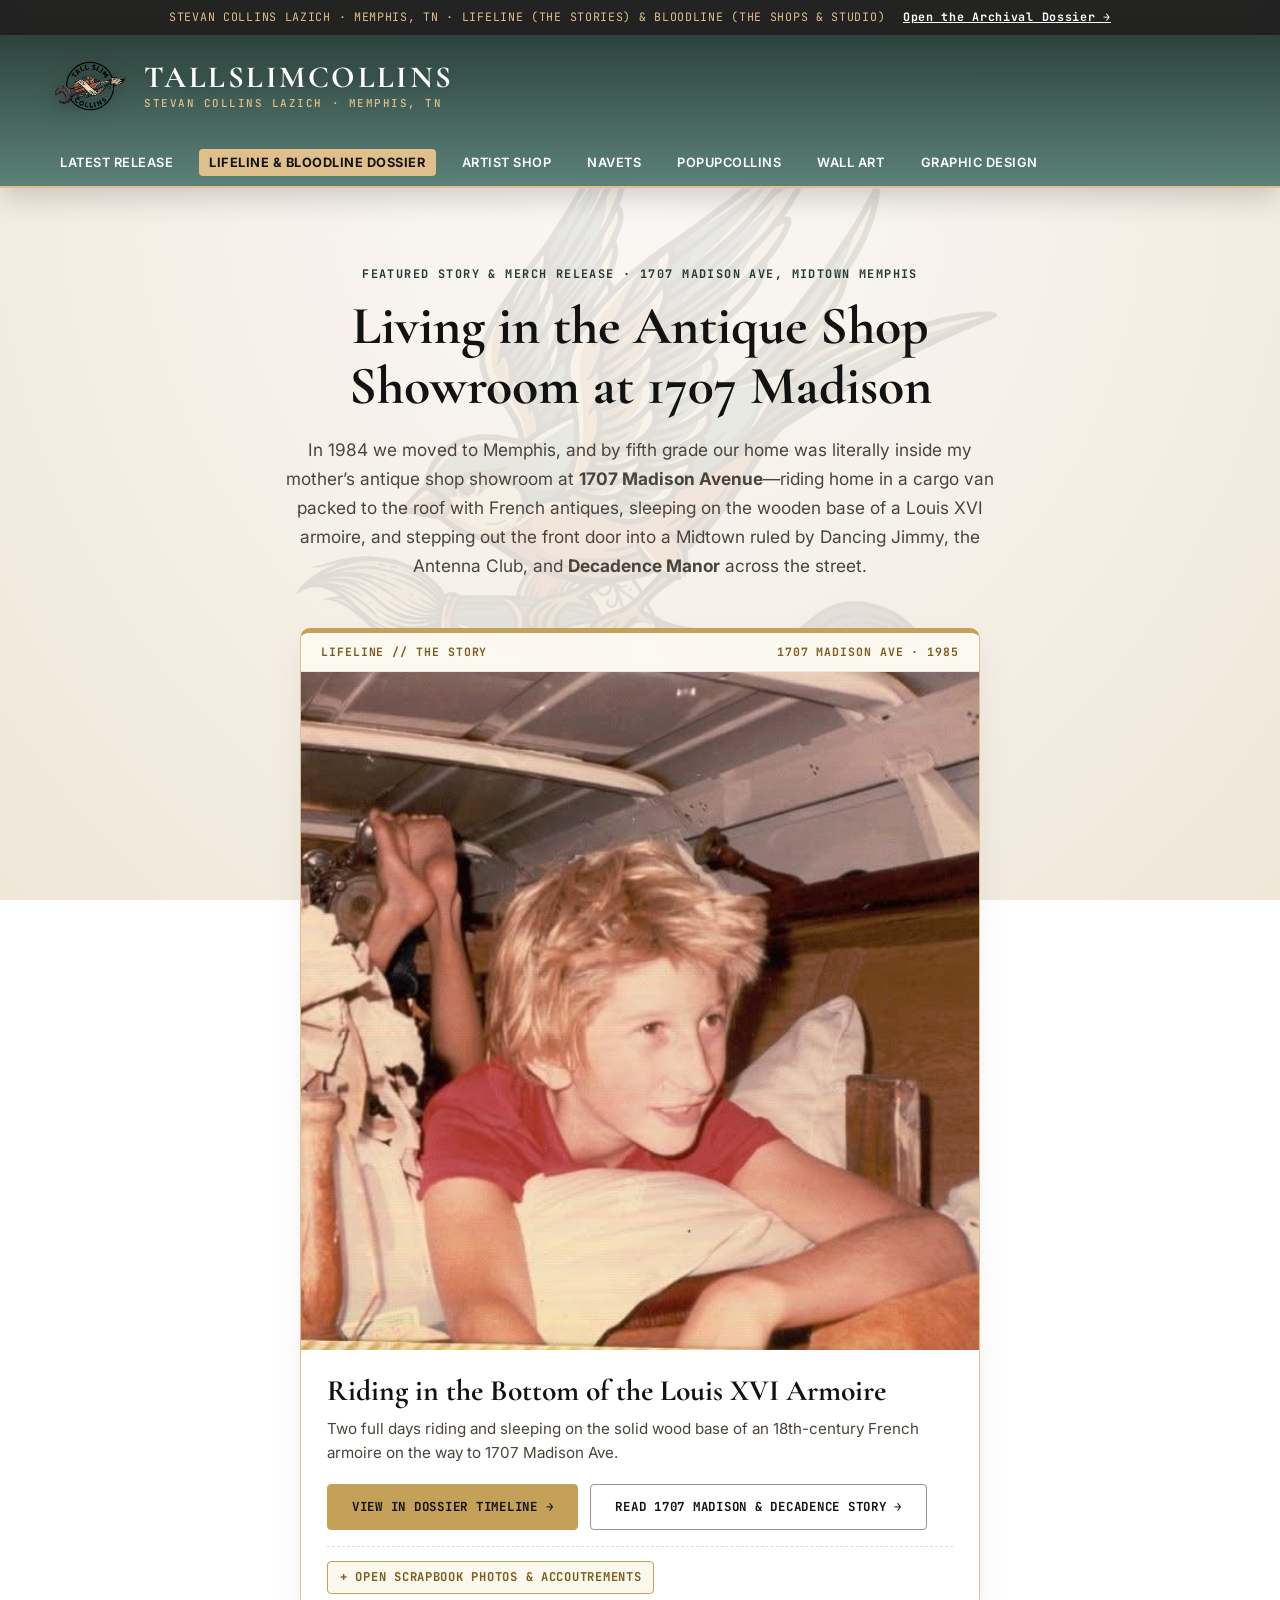
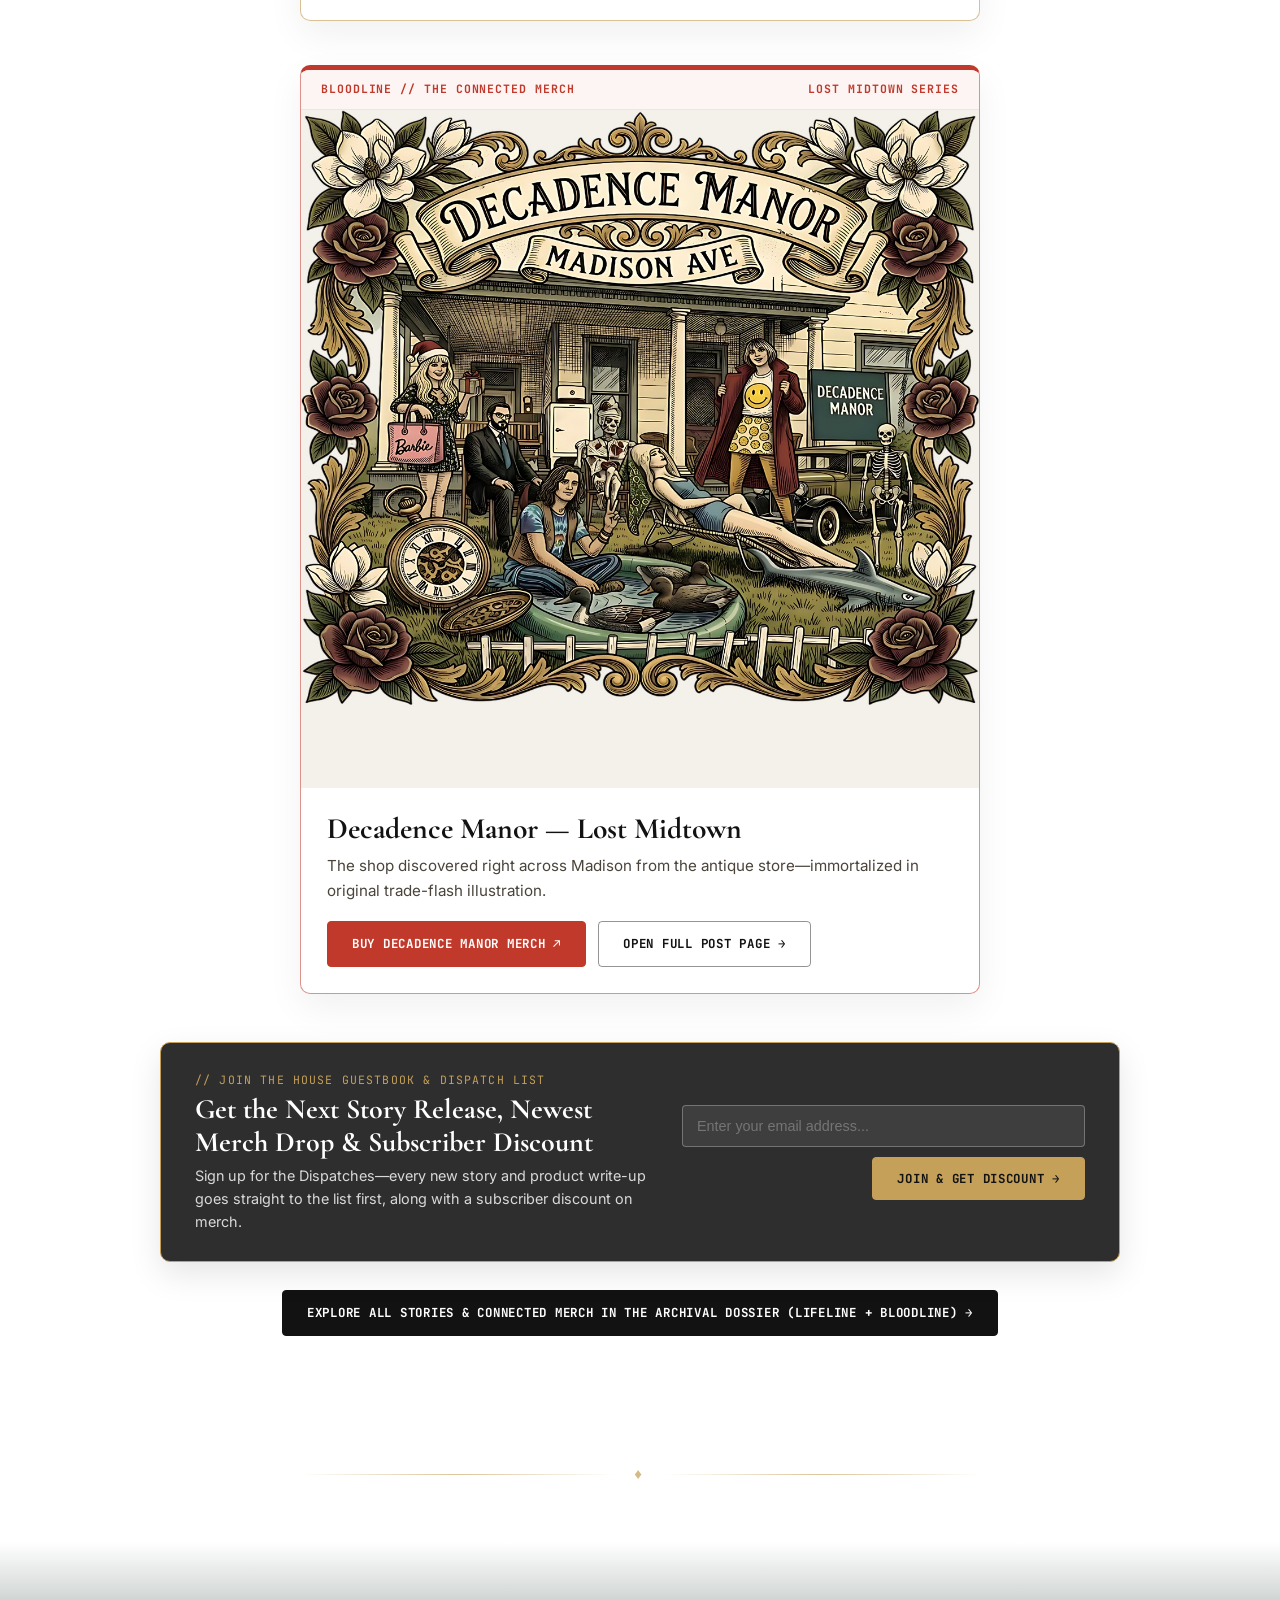
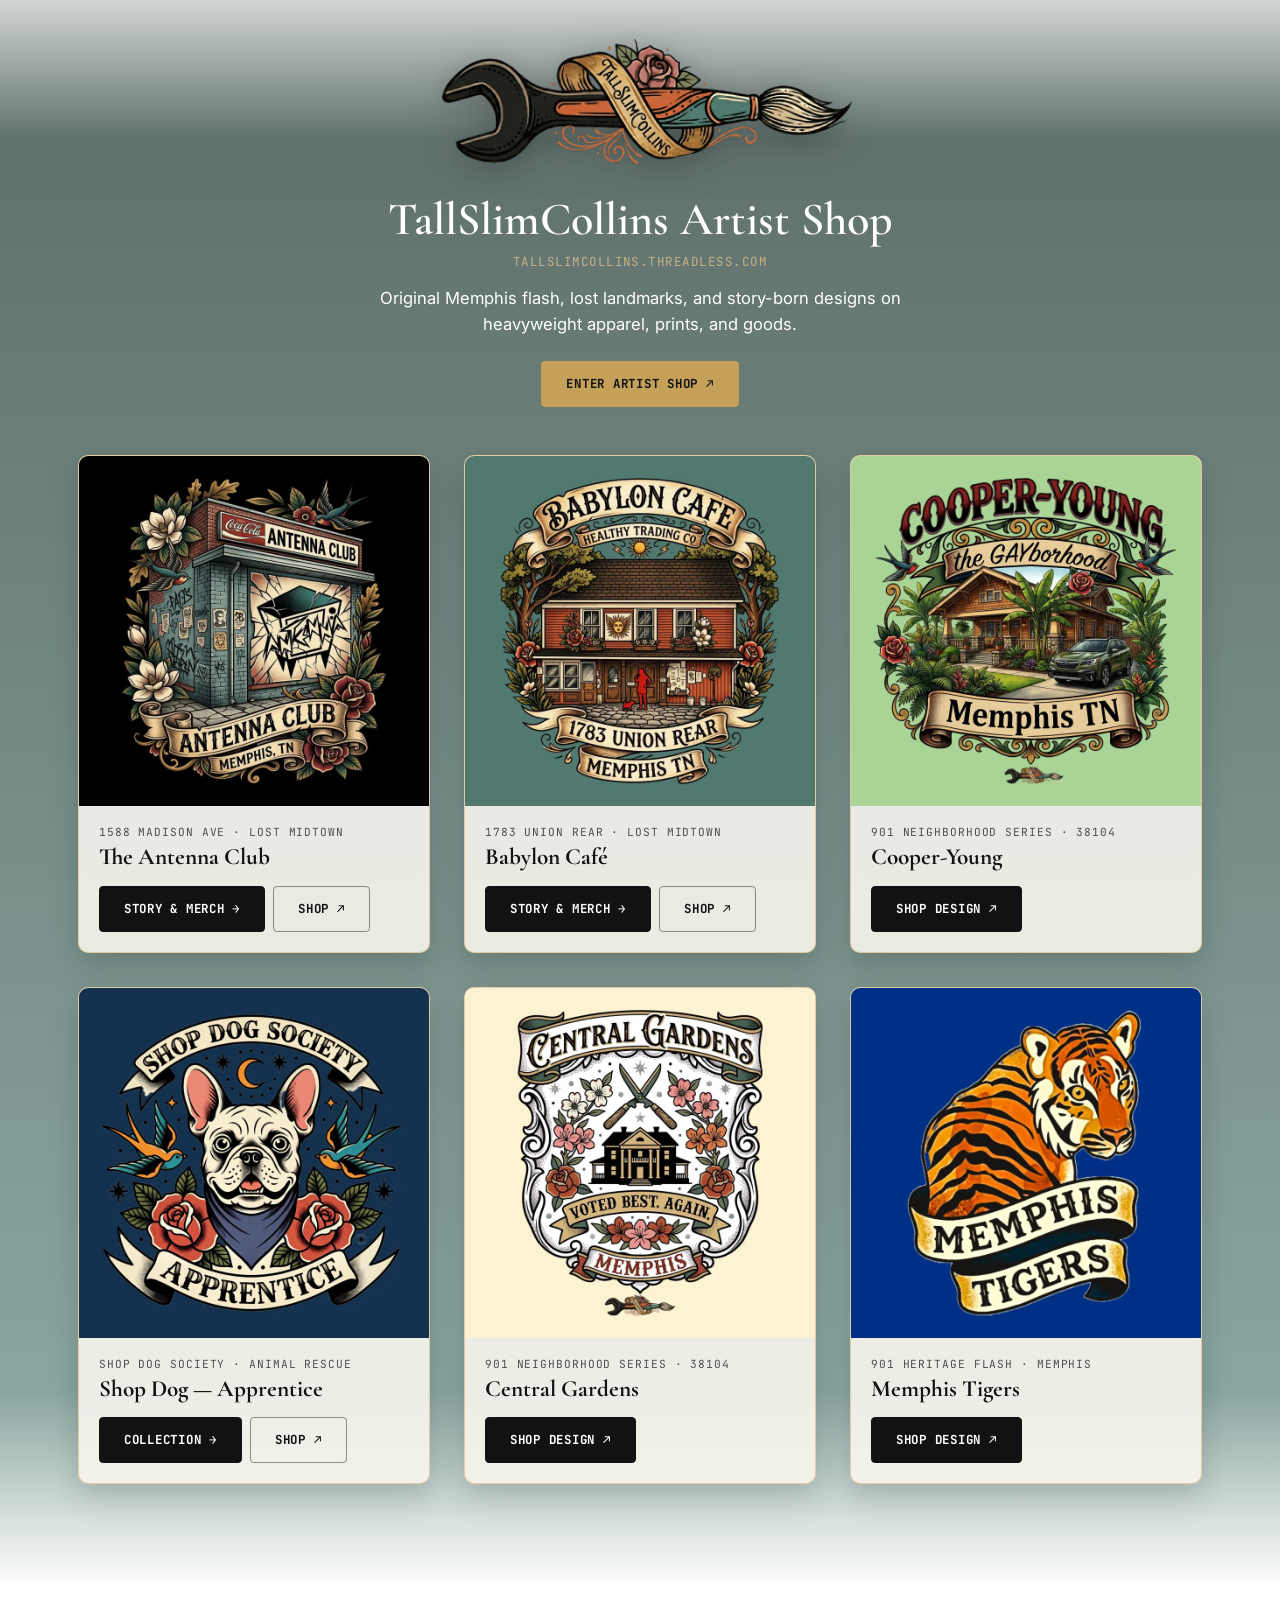
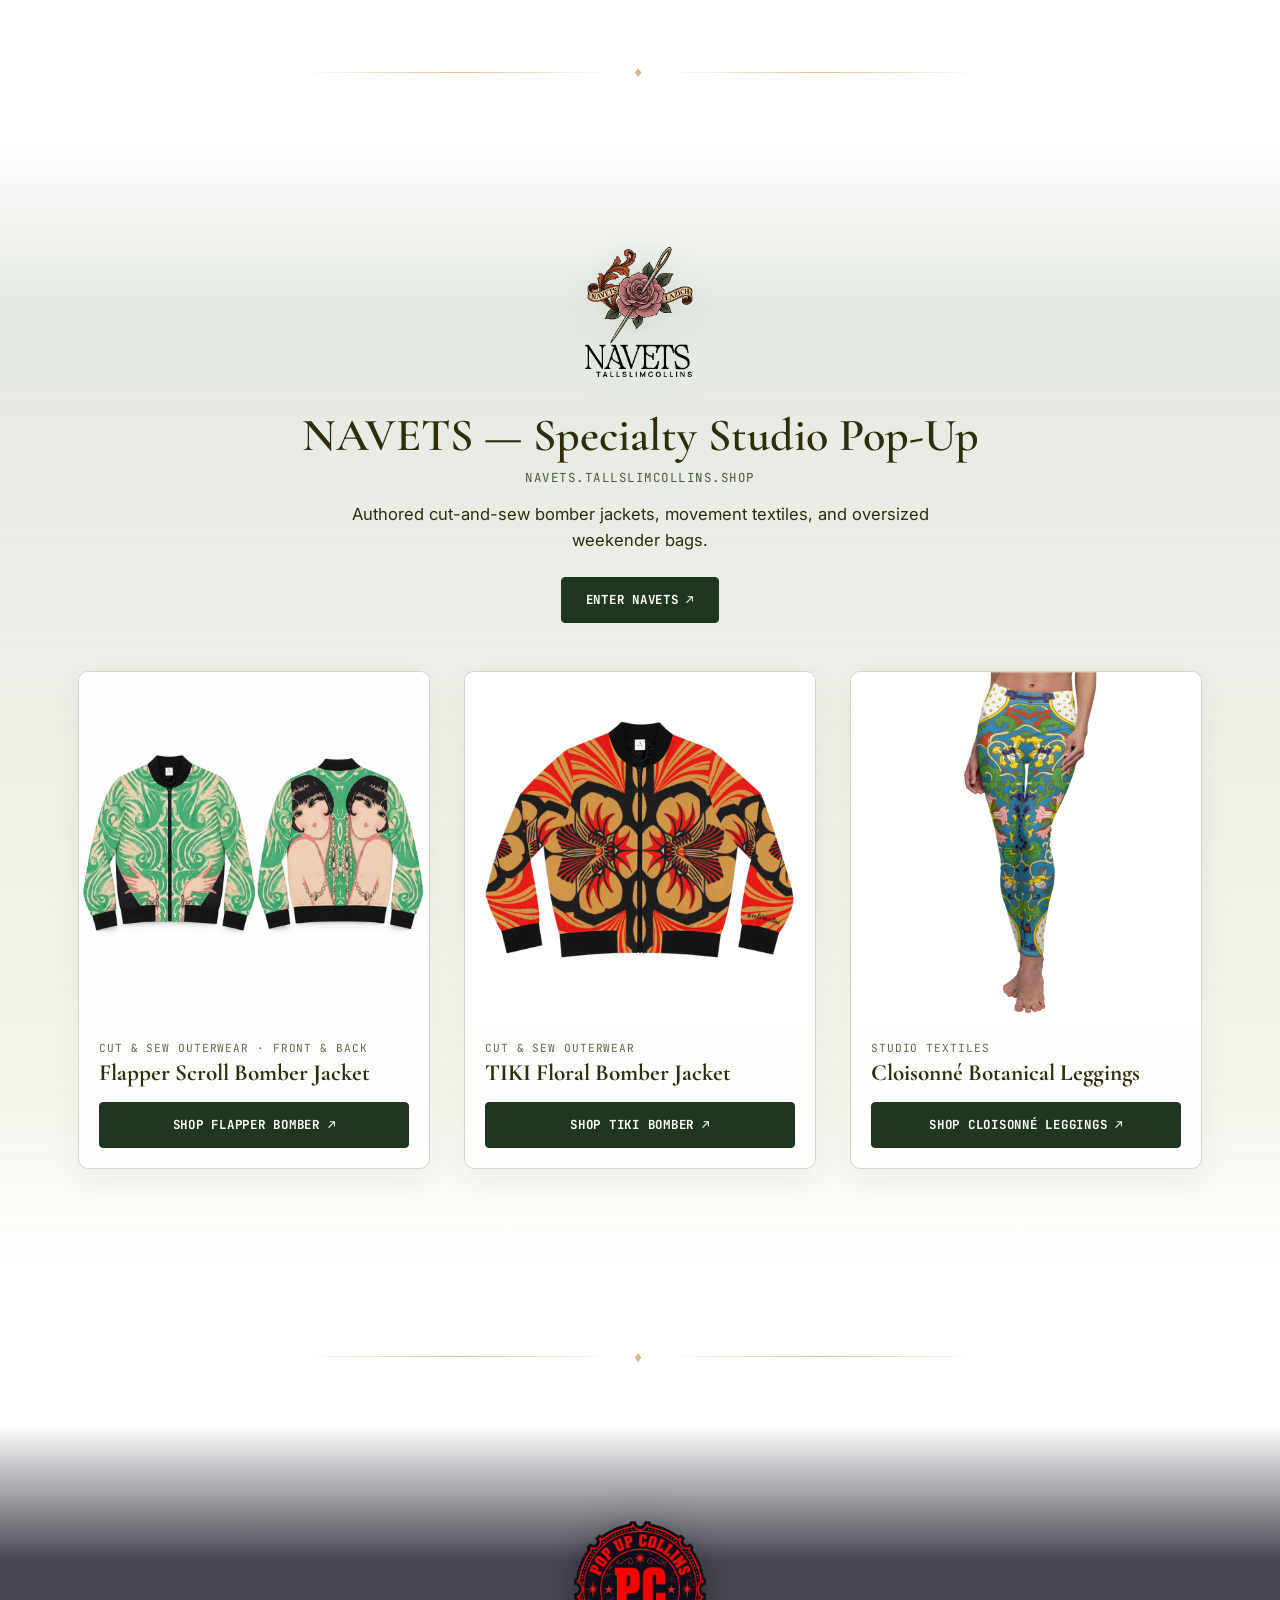
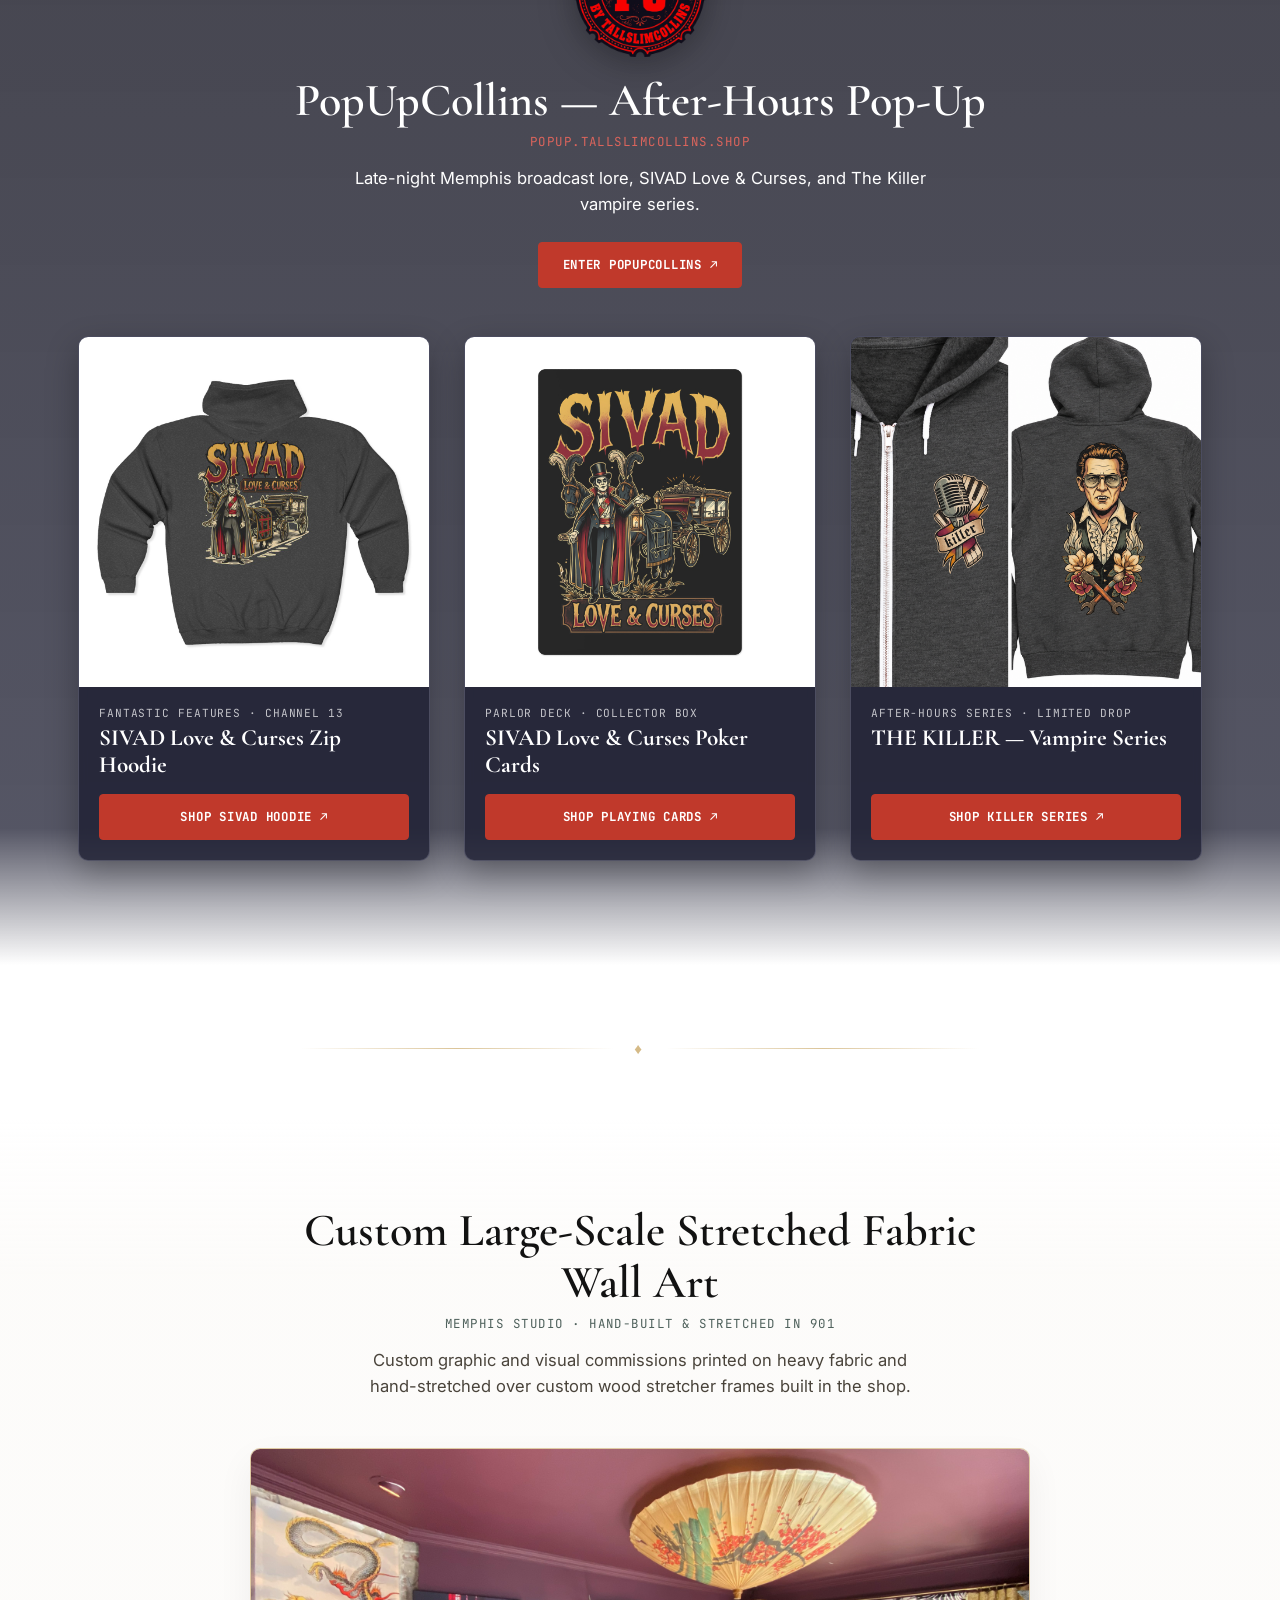
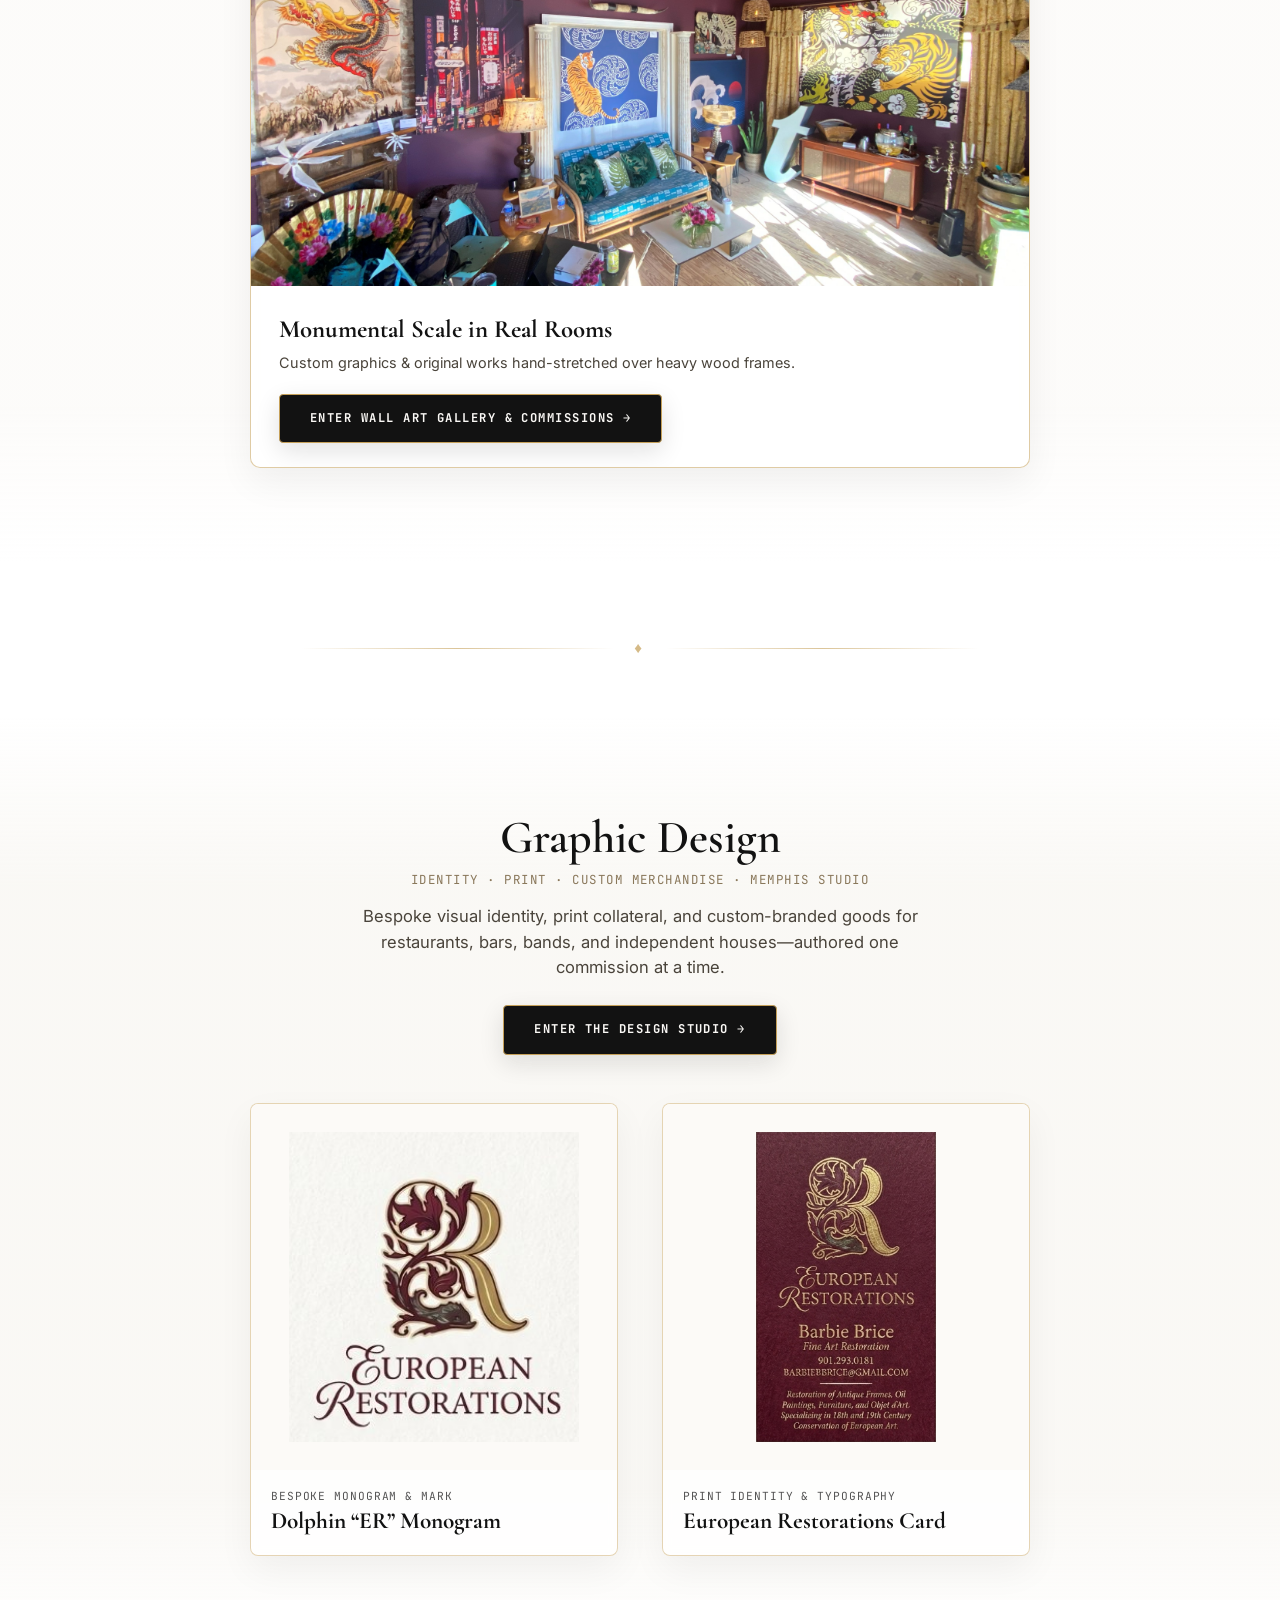
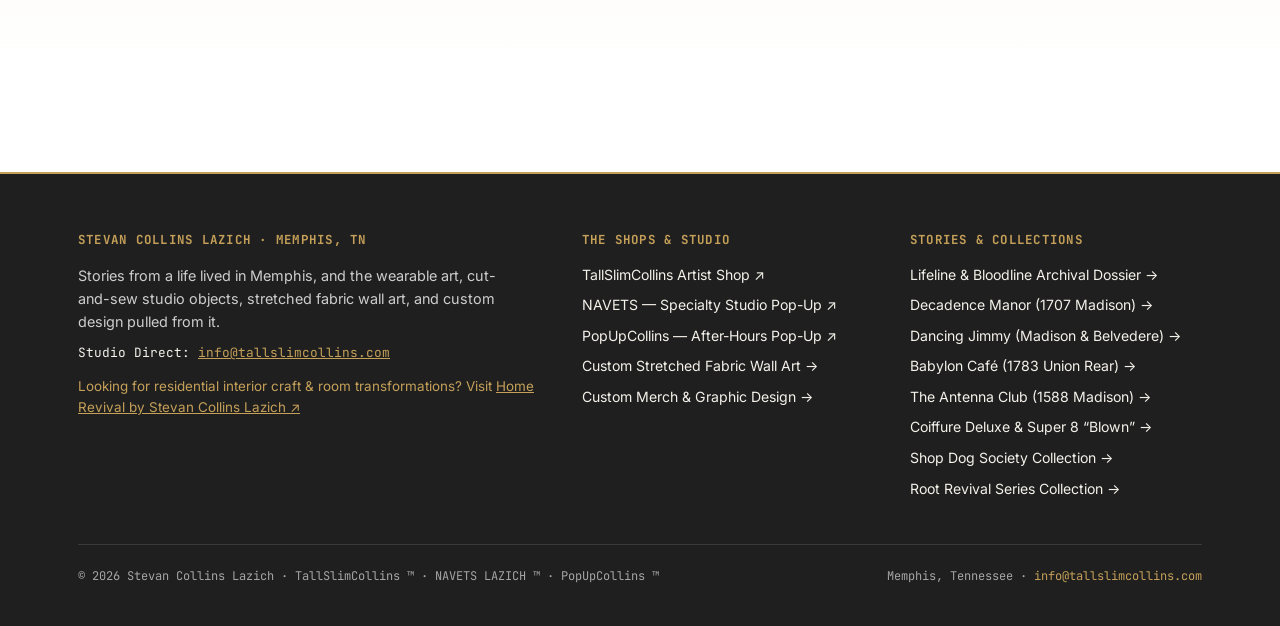
==== index.html @ eabc6397 "Replace retired hybrid banner with pure TallSlimCollins 1200x630 social share card and update Dossie" ====
﻿<!DOCTYPE html>
<html lang="en">
<head>
  <meta charset="UTF-8">
  <meta name="viewport" content="width=device-width, initial-scale=1.0">
  <title>TallSlimCollins — Stevan Collins Lazich | Memphis, TN</title>
  <meta name="description" content="The visual world, stories (Lifeline), and studio shops & commissions (Bloodline) of Stevan Collins Lazich in Memphis, TN: wearable art, NAVETS cut-and-sew, PopUpCollins, stretched fabric wall art, and custom graphic design.">
  <link rel="canonical" href="https://tallslimcollins.com/">
  <link rel="icon" type="image/png" sizes="192x192" href="assets/logos/favicon-192.png">
  <link rel="apple-touch-icon" href="assets/logos/favicon-192.png">
  <meta property="og:type" content="website">
  <meta property="og:site_name" content="TallSlimCollins">
  <meta property="og:url" content="https://tallslimcollins.com/">
  <meta property="og:title" content="TallSlimCollins — Stevan Collins Lazich | Memphis, TN">
  <meta property="og:description" content="Stories from a life lived in Memphis, and the wearable art, cut-and-sew studio objects, stretched fabric wall art, and custom graphic design pulled from it.">
  <meta property="og:image" content="https://tallslimcollins.com/assets/logos/tallslimcollins-share-card-2026.jpg">
  <meta property="og:image:width" content="1200">
  <meta property="og:image:height" content="630">
  <meta property="og:image:alt" content="TallSlimCollins — Stevan Collins Lazich Official Wrench & Brush Crest">
  <meta name="twitter:card" content="summary_large_image">
  <meta name="twitter:title" content="TallSlimCollins — Stevan Collins Lazich | Memphis, TN">
  <meta name="twitter:description" content="Stories from a life lived in Memphis, and the wearable art, cut-and-sew studio objects, stretched fabric wall art, and custom graphic design pulled from it.">
  <meta name="twitter:image" content="https://tallslimcollins.com/assets/logos/tallslimcollins-share-card-2026.jpg">
  <script type="application/ld+json">
  {
    "@context": "https://schema.org",
    "@graph": [
      {
        "@type": ["Person", "VisualArtist"],
        "@id": "https://tallslimcollins.com/#stevan",
        "name": "Stevan Collins Lazich",
        "alternateName": "TallSlimCollins",
        "url": "https://tallslimcollins.com/",
        "image": "https://tallslimcollins.com/assets/logos/tsc-circle-wrench-brush-header.png",
        "email": "mailto:info@tallslimcollins.com",
        "jobTitle": "Artist, Designer & Creative Studio Founder",
        "address": {
          "@type": "PostalAddress",
          "addressLocality": "Memphis",
          "addressRegion": "TN",
          "addressCountry": "US"
        },
        "sameAs": [
          "https://tallslimcollins.threadless.com",
          "https://navets.tallslimcollins.shop",
          "https://popup.tallslimcollins.shop",
          "https://stevancollinslazich.com",
          "https://www.instagram.com/tallslimcollins/",
          "https://www.instagram.com/tallslimcollinsdesign/",
          "https://www.facebook.com/tallslimcollins",
          "https://www.pinterest.com/tallslimcollins/"
        ]
      },
      {
        "@type": "ProfessionalService",
        "@id": "https://tallslimcollins.com/#studio",
        "name": "TallSlimCollins Design & Studio",
        "founder": { "@id": "https://tallslimcollins.com/#stevan" },
        "url": "https://tallslimcollins.com/",
        "logo": "https://tallslimcollins.com/assets/logos/tsc-circle-wrench-brush-header.png",
        "image": "https://tallslimcollins.com/assets/logos/tallslimcollins-share-card-2026.jpg",
        "email": "info@tallslimcollins.com",
        "description": "Original Memphis wearable flash art, NAVETS cut-and-sew textiles, PopUpCollins after-hours drops, custom large-scale stretched fabric wall art, and bespoke graphic design & merchandise.",
        "address": {
          "@type": "PostalAddress",
          "addressLocality": "Memphis",
          "addressRegion": "TN",
          "addressCountry": "US"
        },
        "areaServed": "Memphis, TN and Worldwide"
      }
    ]
  }
  </script>
  <link rel="preconnect" href="https://fonts.googleapis.com">
  <link rel="preconnect" href="https://fonts.gstatic.com" crossorigin>
  <link href="https://fonts.googleapis.com/css2?family=Cormorant+Garamond:ital,wght@0,500;0,600;0,700;1,400;1,600&family=Inter:wght@400;500;600;700&family=JetBrains+Mono:wght@500;700&display=swap" rel="stylesheet">
  <style>
    :root {
      /* Main Site & Dossier Ground */
      --paper-bg: #F4F1EA;
      --ink-dark: #121212;
      --text-muted: #4A443B;
      --line-gold: #C5A059;
      --line-crimson: #C0392B;

      /* Threadless Artist Shop Palette */
      --c1-sage: #517A71;
      --c1-sage-deep: #243B35;
      --c1-gold: #DFC08C;
      --c1-clay: #E5CDC9;
      --c1-rust: #C3744C;

      /* NAVETS LAZICH Live Storefront Palette */
      --c2-celadon: #CDD6C8;
      --c2-linen: #F2F1E5;
      --c2-forest: #213621;
      --c2-stone: #A8A794;
      --c2-bark: #2F2E0C;

      /* PopUpCollins Live Storefront Palette */
      --c3-midnight: #12121F;
      --c3-navy: #000080;
      --c3-slate: #444559;
      --c3-crimson: #C0392B;
      --c3-ice: #E2E1F3;

      --font-display: 'Cormorant Garamond', Georgia, serif;
      --font-sans: 'Inter', -apple-system, BlinkMacSystemFont, sans-serif;
      --font-mono: 'JetBrains Mono', monospace;
    }

    * {
      box-sizing: border-box;
      margin: 0;
      padding: 0;
    }

    html {
      scroll-behavior: smooth;
    }

    body {
      background-color: #FAF8F5;
      background: radial-gradient(ellipse at 50% 18%, #FAF8F5 0%, #F5EFE6 55%, #EFE7D8 100%);
      background-attachment: fixed;
      color: var(--ink-dark);
      font-family: var(--font-sans);
      line-height: 1.6;
      overflow-x: hidden;
      position: relative;
    }

    /* Ghost Swallow Watermark Behind Entire Page */
    body::before {
      content: "";
      position: fixed;
      top: 52%;
      left: 50%;
      transform: translate(-50%, -50%);
      width: 820px;
      height: 820px;
      background: url('assets/logos/ghost-swallow-wrench-brush.png') no-repeat center center;
      background-size: contain;
      opacity: 0.085;
      pointer-events: none;
      z-index: 0;
    }

    main, header, footer, .top-bar {
      position: relative;
      z-index: 1;
    }

    a {
      color: inherit;
      text-decoration: none;
      transition: all 0.22s ease;
    }

    img {
      max-width: 100%;
      display: block;
    }

    .container {
      max-width: 1180px;
      margin: 0 auto;
      padding: 0 28px;
    }

    /* Top Bar */
    .top-bar {
      background: rgba(18, 18, 18, 0.92);
      color: var(--c1-gold);
      font-family: var(--font-mono);
      font-size: 0.73rem;
      text-align: center;
      padding: 8px 16px;
      letter-spacing: 0.06em;
    }

    .top-bar a {
      color: #FFFFFF;
      text-decoration: underline;
      margin-left: 10px;
      font-weight: 700;
    }

    /* Commanding Official Sticky Header */
    header {
      position: sticky;
      top: 0;
      z-index: 100;
      background: linear-gradient(180deg, rgba(36, 59, 53, 0.96) 0%, rgba(81, 122, 113, 0.94) 100%);
      backdrop-filter: blur(10px);
      border-bottom: 2.5px solid var(--c1-gold);
      box-shadow: 0 8px 28px rgba(0, 0, 0, 0.18);
    }

    .nav-inner {
      display: flex;
      justify-content: space-between;
      align-items: center;
      padding: 12px 0;
      gap: 24px;
      flex-wrap: wrap;
    }

    .brand-logo-wrap {
      display: flex;
      align-items: center;
      gap: 16px;
    }

    .brand-logo-wrap img {
      height: 78px;
      width: 78px;
      object-fit: contain;
      filter: drop-shadow(0 4px 10px rgba(0,0,0,0.32));
      transition: transform 0.25s ease;
    }

    .brand-logo-wrap:hover img {
      transform: scale(1.04);
    }

    .brand-title-block {
      display: flex;
      flex-direction: column;
      line-height: 1.05;
    }

    .brand-title-main {
      font-family: var(--font-display);
      font-size: clamp(1.55rem, 2.4vw, 2.05rem);
      font-weight: 700;
      letter-spacing: 0.08em;
      text-transform: uppercase;
      color: #FFFFFF;
      text-shadow: 0 2px 8px rgba(0,0,0,0.22);
    }

    .brand-title-sub {
      font-family: var(--font-mono);
      font-size: 0.68rem;
      font-weight: 500;
      letter-spacing: 0.14em;
      text-transform: uppercase;
      color: var(--c1-gold);
      margin-top: 4px;
    }

    .nav-links {
      display: flex;
      align-items: center;
      gap: 16px;
      list-style: none;
      flex-wrap: wrap;
    }

    .nav-links a {
      color: #FFFFFF;
      font-size: 0.80rem;
      font-weight: 600;
      letter-spacing: 0.04em;
      text-transform: uppercase;
      padding: 6px 10px;
      border-radius: 4px;
    }

    .nav-links a:hover {
      background: rgba(255, 255, 255, 0.14);
      color: var(--c1-gold);
    }

    .nav-links a.nav-dossier-pill {
      background: var(--c1-gold);
      color: #121212;
      font-weight: 700;
    }

    /* Buttons */
    .btn {
      display: inline-flex;
      align-items: center;
      justify-content: center;
      gap: 8px;
      padding: 12px 24px;
      font-family: var(--font-mono);
      font-size: 0.78rem;
      font-weight: 700;
      letter-spacing: 0.06em;
      text-transform: uppercase;
      border-radius: 4px;
      cursor: pointer;
      border: 1.5px solid transparent;
      transition: all 0.22s ease;
    }

    .btn-dark {
      background: #121212;
      color: #FFFFFF;
      border-color: #121212;
    }

    .btn-dark:hover {
      background: #2C2C2C;
      transform: translateY(-1px);
    }

    .btn-gold {
      background: var(--line-gold);
      color: #121212;
      border-color: var(--line-gold);
    }

    .btn-gold:hover {
      background: #d4b16a;
      transform: translateY(-1px);
    }

    .btn-crimson {
      background: var(--line-crimson);
      color: #FFFFFF;
      border-color: var(--line-crimson);
    }

    .btn-crimson:hover {
      background: #a32f23;
      transform: translateY(-1px);
    }

    .btn-outline-dark {
      background: transparent;
      color: #121212;
      border-color: rgba(18, 18, 18, 0.45);
    }

    .btn-outline-dark:hover {
      background: #121212;
      color: #FFFFFF;
    }

    /* ===================================================================
       HERO: SHORT INTRO + 2 STACKED CARDS + MAILING LIST CTA
       =================================================================== */
    .hero-section {
      padding: 72px 0 84px;
    }

    .hero-intro {
      max-width: 820px;
      margin: 0 auto 48px;
      text-align: center;
    }

    .hero-kicker {
      display: inline-block;
      font-family: var(--font-mono);
      font-size: 0.74rem;
      font-weight: 700;
      letter-spacing: 0.12em;
      text-transform: uppercase;
      color: var(--c1-sage-deep);
      margin-bottom: 12px;
    }

    .hero-intro h1 {
      font-family: var(--font-display);
      font-size: clamp(2.4rem, 4.2vw, 3.6rem);
      font-weight: 700;
      line-height: 1.12;
      color: #121212;
      margin-bottom: 18px;
    }

    .hero-intro p {
      font-size: 1.08rem;
      color: var(--text-muted);
      line-height: 1.68;
      max-width: 720px;
      margin: 0 auto;
    }

    /* 2 Stacked Hero Cards (Blonde Stevan in Van on Top, Connected Merch Below) */
    .hero-pair-grid {
      display: flex;
      flex-direction: column;
      gap: 44px;
      max-width: 680px;
      margin: 0 auto 48px;
    }

    .hero-feature-card {
      background: rgba(255, 255, 255, 0.84);
      backdrop-filter: blur(4px);
      border-radius: 10px;
      overflow: hidden;
      box-shadow: 0 14px 36px rgba(0, 0, 0, 0.06);
      transition: transform 0.25s ease, box-shadow 0.25s ease;
    }

    .hero-feature-card:hover {
      transform: translateY(-3px);
      box-shadow: 0 18px 42px rgba(0, 0, 0, 0.10);
    }

    .card-story-gold {
      border: 1.5px solid rgba(197, 160, 89, 0.65);
      border-top: 5px solid var(--line-gold);
    }

    .card-merch-crimson {
      border: 1.5px solid rgba(192, 57, 43, 0.55);
      border-top: 5px solid var(--line-crimson);
    }

    .hero-card-tagbar {
      display: flex;
      justify-content: space-between;
      align-items: center;
      padding: 10px 20px;
      font-family: var(--font-mono);
      font-size: 0.72rem;
      font-weight: 700;
      letter-spacing: 0.08em;
      text-transform: uppercase;
      border-bottom: 1px solid rgba(0,0,0,0.06);
    }

    .card-story-gold .hero-card-tagbar {
      background: rgba(251, 247, 236, 0.75);
      color: #7D5D1E;
    }

    .card-merch-crimson .hero-card-tagbar {
      background: rgba(253, 242, 240, 0.75);
      color: var(--line-crimson);
    }

    .hero-card-img-wrap {
      width: 100%;
      aspect-ratio: 1 / 1;
      overflow: hidden;
    }

    .hero-card-img-wrap img {
      width: 100%;
      height: 100%;
      object-fit: cover;
      transition: transform 0.35s ease;
    }

    .hero-feature-card:hover .hero-card-img-wrap img {
      transform: scale(1.02);
    }

    .hero-card-body {
      padding: 24px 26px 26px;
    }

    .hero-card-body h2 {
      font-family: var(--font-display);
      font-size: 1.85rem;
      line-height: 1.18;
      margin-bottom: 8px;
      color: #121212;
    }

    .hero-card-sub {
      font-size: 0.95rem;
      color: var(--text-muted);
      margin-bottom: 18px;
    }

    .hero-card-actions {
      display: flex;
      flex-wrap: wrap;
      gap: 12px;
      align-items: center;
    }

    /* Inward Scrapbook Drawer */
    details.scrapbook-drawer {
      margin-top: 16px;
      border-top: 1px dashed rgba(0,0,0,0.14);
      padding-top: 14px;
    }

    details.scrapbook-drawer summary {
      font-family: var(--font-mono);
      font-size: 0.76rem;
      font-weight: 700;
      text-transform: uppercase;
      letter-spacing: 0.06em;
      color: #7D5D1E;
      cursor: pointer;
      list-style: none;
      display: inline-flex;
      align-items: center;
      gap: 6px;
      padding: 6px 12px;
      background: rgba(251, 247, 236, 0.85);
      border: 1px solid var(--line-gold);
      border-radius: 4px;
    }

    details.scrapbook-drawer summary::-webkit-details-marker {
      display: none;
    }

    .scrapbook-drawer-content {
      margin-top: 14px;
      padding: 16px;
      background: rgba(250, 247, 240, 0.9);
      border-radius: 6px;
      border: 1px solid #E5DEC9;
      font-size: 0.92rem;
      color: #2B2620;
    }

    .scrapbook-mini-photos {
      display: grid;
      grid-template-columns: 1fr 1fr;
      gap: 12px;
      margin-top: 12px;
    }

    .scrapbook-mini-photos img {
      width: 100%;
      height: 140px;
      object-fit: cover;
      border-radius: 4px;
    }

    /* Mailing List / Dispatch CTA Bar */
    .dispatch-cta-bar {
      max-width: 960px;
      margin: 0 auto;
      background: rgba(18, 18, 18, 0.88);
      backdrop-filter: blur(6px);
      color: #FFFFFF;
      border: 1.5px solid var(--line-gold);
      border-radius: 10px;
      padding: 28px 34px;
      display: flex;
      justify-content: space-between;
      align-items: center;
      gap: 24px;
      flex-wrap: wrap;
      box-shadow: 0 12px 32px rgba(0,0,0,0.10);
    }

    .dispatch-cta-copy {
      flex: 1 1 400px;
    }

    .dispatch-cta-copy .cta-eyebrow {
      font-family: var(--font-mono);
      font-size: 0.72rem;
      color: var(--line-gold);
      text-transform: uppercase;
      letter-spacing: 0.1em;
      margin-bottom: 4px;
      display: block;
    }

    .dispatch-cta-copy h3 {
      font-family: var(--font-display);
      font-size: 1.75rem;
      color: #FFFFFF;
      line-height: 1.15;
      margin-bottom: 6px;
    }

    .dispatch-cta-copy p {
      font-size: 0.9rem;
      color: rgba(255,255,255,0.82);
    }

    .dispatch-cta-form {
      display: flex;
      gap: 10px;
      flex-wrap: wrap;
      align-items: center;
      flex: 1 1 340px;
      justify-content: flex-end;
    }

    .dispatch-cta-form input[type="email"] {
      flex: 1 1 200px;
      padding: 12px 14px;
      border-radius: 4px;
      border: 1px solid rgba(255,255,255,0.28);
      background: rgba(255,255,255,0.08);
      color: #FFFFFF;
      font-size: 0.9rem;
    }

    .dossier-jump-strip {
      margin-top: 28px;
      text-align: center;
    }

    /* ===================================================================
       SHARED OPEN COUNTER HEADER & 3-COLUMN GRID (BREATHING ROOM)
       =================================================================== */
    .counter-header-open {
      text-align: center;
      max-width: 760px;
      margin: 0 auto 48px;
    }

    .counter-logo-large {
      margin: 0 auto 18px;
      object-fit: contain;
    }

    .counter-header-open h2 {
      font-family: var(--font-display);
      font-size: clamp(2.2rem, 3.6vw, 3.1rem);
      font-weight: 600;
      line-height: 1.12;
      margin-bottom: 6px;
    }

    .counter-web-address {
      font-family: var(--font-mono);
      font-size: 0.78rem;
      letter-spacing: 0.12em;
      text-transform: uppercase;
      opacity: 0.8;
      display: block;
      margin-bottom: 14px;
    }

    .counter-desc-short {
      font-size: 1.04rem;
      max-width: 580px;
      margin: 0 auto 24px;
      line-height: 1.55;
    }

    .grid-3col {
      display: grid;
      grid-template-columns: repeat(3, 1fr);
      gap: 34px;
    }

    @media (max-width: 960px) {
      .grid-3col {
        grid-template-columns: repeat(2, 1fr);
      }
    }

    @media (max-width: 620px) {
      .grid-3col {
        grid-template-columns: 1fr;
      }
    }

    .visual-card {
      background: rgba(255, 255, 255, 0.80);
      backdrop-filter: blur(4px);
      border-radius: 10px;
      overflow: hidden;
      display: flex;
      flex-direction: column;
      transition: transform 0.25s ease, box-shadow 0.25s ease;
    }

    .visual-card:hover {
      transform: translateY(-4px);
    }

    .visual-card-img {
      width: 100%;
      aspect-ratio: 1 / 1;
      overflow: hidden;
      position: relative;
    }

    .visual-card-img img {
      width: 100%;
      height: 100%;
      object-fit: cover;
      transition: transform 0.35s ease;
    }

    .visual-card:hover .visual-card-img img {
      transform: scale(1.03);
    }

    .visual-card-body {
      padding: 18px 20px 20px;
      display: flex;
      flex-direction: column;
      justify-content: space-between;
      flex-grow: 1;
      gap: 14px;
    }

    .visual-card-title {
      font-family: var(--font-display);
      font-size: 1.45rem;
      font-weight: 700;
      line-height: 1.18;
    }

    .visual-card-meta {
      font-family: var(--font-mono);
      font-size: 0.70rem;
      text-transform: uppercase;
      letter-spacing: 0.08em;
      opacity: 0.72;
      margin-bottom: 2px;
    }

    .visual-card-actions {
      display: flex;
      gap: 8px;
      flex-wrap: wrap;
    }

    /* ===================================================================
       ARCHITECTURAL SECTION DIVIDER (THIN LINE & MARK + BREATHING ROOM)
       =================================================================== */
    .section-divider {
      max-width: 680px;
      margin: 42px auto;
      display: flex;
      align-items: center;
      justify-content: center;
      gap: 20px;
      opacity: 0.72;
    }

    .section-divider::before,
    .section-divider::after {
      content: "";
      flex: 1;
      height: 1px;
      background: linear-gradient(90deg, transparent, rgba(197, 160, 89, 0.85), transparent);
    }

    .section-divider .divider-mark {
      font-family: var(--font-display);
      font-size: 0.95rem;
      color: var(--line-gold);
      letter-spacing: 0.25em;
    }

    /* ===================================================================
       COUNTER #1: TALLSLIMCOLLINS ARTIST SHOP (SEMI-TRANSPARENT DEEP SAGE FADE)
       =================================================================== */
    .counter-1-section {
      margin: 56px 0 72px;
      padding: 96px 0 104px;
      background: linear-gradient(
        180deg,
        rgba(81, 122, 113, 0.0) 0%,
        rgba(36, 59, 53, 0.72) 12%,
        rgba(81, 122, 113, 0.68) 88%,
        rgba(81, 122, 113, 0.0) 100%
      );
      color: #FFFFFF;
    }

    .counter-1-section .counter-logo-large {
      height: 138px;
      filter: drop-shadow(0 6px 18px rgba(0, 0, 0, 0.28));
    }

    .counter-1-section .counter-web-address {
      color: var(--c1-gold);
    }

    .counter-1-section .visual-card {
      background: rgba(250, 247, 240, 0.88);
      color: #121212;
      border: 1.5px solid rgba(223, 192, 140, 0.75);
      box-shadow: 0 12px 30px rgba(0, 0, 0, 0.16);
    }

    /* ===================================================================
       COUNTER #2: NAVETS — HIGH-END, SOFT, LUMINOUS CELADON & LINEN FADE
       =================================================================== */
    .counter-2-section {
      margin: 56px 0 72px;
      padding: 96px 0 104px;
      background: linear-gradient(
        180deg,
        rgba(205, 214, 200, 0.0) 0%,
        rgba(205, 214, 200, 0.52) 15%,
        rgba(242, 241, 229, 0.64) 85%,
        rgba(242, 241, 229, 0.0) 100%
      );
      color: var(--c2-bark);
    }

    .counter-2-section .counter-logo-large {
      height: 156px;
      filter: drop-shadow(0 4px 14px rgba(33, 54, 33, 0.10));
    }

    .counter-2-section .counter-web-address {
      color: var(--c2-forest);
    }

    .counter-2-section .visual-card {
      background: rgba(255, 255, 255, 0.78);
      color: var(--c2-bark);
      border: 1px solid rgba(168, 167, 148, 0.45);
      box-shadow: 0 12px 32px rgba(33, 54, 33, 0.06);
    }

    .counter-2-section .visual-card-img {
      background: rgba(255, 255, 255, 0.92);
    }

    .btn-navets {
      background: var(--c2-forest);
      color: #FFFFFF;
      border-color: var(--c2-forest);
    }

    .btn-navets:hover {
      background: #142214;
      color: #FFFFFF;
      transform: translateY(-1px);
    }

    /* ===================================================================
       COUNTER #3: POPUPCOLLINS — SMOKY SEMI-TRANSPARENT MIDNIGHT FADE
       =================================================================== */
    .counter-3-section {
      margin: 56px 0 72px;
      padding: 96px 0 104px;
      background: linear-gradient(
        180deg,
        rgba(18, 18, 31, 0.0) 0%,
        rgba(18, 18, 31, 0.78) 12%,
        rgba(25, 26, 46, 0.74) 88%,
        rgba(18, 18, 31, 0.0) 100%
      );
      color: #FFFFFF;
    }

    .counter-3-section .counter-logo-large {
      height: 136px;
      filter: drop-shadow(0 6px 18px rgba(0, 0, 0, 0.35));
    }

    .counter-3-section .counter-web-address {
      color: #FF6B5E;
    }

    .counter-3-section .visual-card {
      background: rgba(30, 31, 51, 0.82);
      color: #FFFFFF;
      border: 1px solid rgba(226, 225, 243, 0.20);
      box-shadow: 0 12px 32px rgba(0, 0, 0, 0.28);
    }

    .counter-3-section .visual-card-img {
      background: #FFFFFF;
    }

    /* ===================================================================
       COUNTER #4: CUSTOM LARGE-SCALE STRETCHED FABRIC WALL ART (SINGLE FEATURE)
       =================================================================== */
    .counter-4-section {
      margin: 56px 0 72px;
      padding: 88px 0 96px;
      background: linear-gradient(
        180deg,
        rgba(250, 248, 245, 0.0) 0%,
        rgba(250, 248, 245, 0.52) 15%,
        rgba(250, 248, 245, 0.52) 85%,
        rgba(250, 248, 245, 0.0) 100%
      );
    }

    .wall-art-single-wrap {
      max-width: 780px;
      margin: 0 auto;
    }

    .wall-art-showcase-card {
      background: rgba(255, 255, 255, 0.84);
      backdrop-filter: blur(4px);
      border: 1px solid rgba(197, 160, 89, 0.55);
      border-radius: 10px;
      overflow: hidden;
      box-shadow: 0 14px 36px rgba(0,0,0,0.06);
      display: flex;
      flex-direction: column;
      transition: transform 0.25s ease, box-shadow 0.25s ease;
    }

    .wall-art-showcase-card:hover {
      transform: translateY(-3px);
      box-shadow: 0 18px 42px rgba(0,0,0,0.09);
    }

    .wall-art-showcase-card img {
      width: 100%;
      max-height: 520px;
      object-fit: cover;
    }

    .wall-art-showcase-body {
      padding: 24px 28px;
      display: flex;
      justify-content: space-between;
      align-items: center;
      gap: 18px;
      flex-wrap: wrap;
    }

    /* ===================================================================
       COUNTER #5: GRAPHIC DESIGN (CLEAN, UNDERSTATED, ALLURING 2-CARD DUET)
       =================================================================== */
    .counter-5-section {
      margin: 56px 0 112px;
      padding: 96px 0 104px;
      background: linear-gradient(
        180deg,
        rgba(244, 241, 234, 0.0) 0%,
        rgba(244, 241, 234, 0.48) 18%,
        rgba(244, 241, 234, 0.48) 82%,
        rgba(244, 241, 234, 0.0) 100%
      );
    }

    .graphic-design-duet {
      display: grid;
      grid-template-columns: repeat(2, 1fr);
      gap: 44px;
      max-width: 780px;
      margin: 0 auto;
    }

    @media (max-width: 680px) {
      .graphic-design-duet {
        grid-template-columns: 1fr;
      }
    }

    .counter-5-section .visual-card {
      background: rgba(255, 255, 255, 0.82);
      border: 1px solid rgba(197, 160, 89, 0.45);
      box-shadow: 0 14px 36px rgba(18, 18, 18, 0.05);
      border-radius: 8px;
    }

    .counter-5-section .visual-card-img {
      background: rgba(252, 250, 246, 0.85);
      aspect-ratio: 1 / 1;
      padding: 28px;
    }

    .counter-5-section .visual-card-img img {
      width: 100%;
      height: 100%;
      object-fit: contain;
    }

    .btn-studio-alluring {
      background: #121212;
      color: #FAF8F5;
      border: 1px solid var(--line-gold);
      padding: 14px 30px;
      letter-spacing: 0.12em;
      font-size: 0.76rem;
      box-shadow: 0 8px 24px rgba(18, 18, 18, 0.12);
    }

    .btn-studio-alluring:hover {
      background: #1E1C19;
      color: var(--c1-gold);
      border-color: var(--c1-gold);
      transform: translateY(-2px);
      box-shadow: 0 12px 30px rgba(18, 18, 18, 0.18);
    }

    /* Footer */
    footer {
      background: rgba(18, 18, 18, 0.94);
      color: #F4F1EA;
      padding: 56px 0 40px;
      border-top: 2px solid var(--line-gold);
    }

    .footer-grid {
      display: grid;
      grid-template-columns: 1.6fr 1fr 1fr;
      gap: 36px;
      margin-bottom: 36px;
    }

    @media (max-width: 768px) {
      .footer-grid {
        grid-template-columns: 1fr;
      }
    }

    .footer-col h4 {
      font-family: var(--font-mono);
      font-size: 0.78rem;
      text-transform: uppercase;
      letter-spacing: 0.1em;
      color: var(--line-gold);
      margin-bottom: 14px;
    }

    .footer-col ul {
      list-style: none;
    }

    .footer-col li {
      margin-bottom: 8px;
      font-size: 0.88rem;
    }

    .footer-col a:hover {
      color: var(--line-gold);
      text-decoration: underline;
    }

    .footer-bottom {
      border-top: 1px solid rgba(255,255,255,0.12);
      padding-top: 22px;
      display: flex;
      justify-content: space-between;
      flex-wrap: wrap;
      gap: 12px;
      font-family: var(--font-mono);
      font-size: 0.75rem;
      color: rgba(255,255,255,0.6);
    }

    /* ===================================================================
       MOBILE & TABLET RESPONSIVE POLISH (IPHONE / ANDROID)
       =================================================================== */
    @media (max-width: 768px) {
      .container {
        padding: 0 18px;
      }

      /* Keep Ghost Swallow fully visible inside mobile screen width */
      body::before {
        width: 90vw;
        height: 90vw;
        opacity: 0.08;
      }

      .top-bar {
        font-size: 0.66rem;
        padding: 7px 12px;
        line-height: 1.45;
      }

      .top-bar a {
        display: inline-block;
        margin-left: 6px;
      }

      /* Compact, authoritative mobile sticky header with horizontal swipe nav */
      .nav-inner {
        padding: 10px 0 8px;
        gap: 10px;
      }

      .brand-logo-wrap {
        gap: 12px;
      }

      .brand-logo-wrap img {
        height: 56px;
        width: 56px;
      }

      .brand-title-main {
        font-size: 1.35rem;
      }

      .brand-title-sub {
        font-size: 0.60rem;
        letter-spacing: 0.10em;
      }

      header nav {
        width: 100%;
        overflow-x: auto;
        -webkit-overflow-scrolling: touch;
        scrollbar-width: none;
        padding-bottom: 4px;
      }

      header nav::-webkit-scrollbar {
        display: none;
      }

      .nav-links {
        flex-wrap: nowrap;
        gap: 8px;
        width: max-content;
      }

      .nav-links a {
        white-space: nowrap;
        font-size: 0.72rem;
        padding: 6px 10px;
      }

      /* Hero & Stacked Story/Merch Cards */
      .hero-section {
        padding: 40px 0 52px;
      }

      .hero-intro {
        margin-bottom: 32px;
      }

      .hero-intro p {
        font-size: 0.98rem;
      }

      .hero-pair-grid {
        gap: 28px;
        margin-bottom: 32px;
      }

      .hero-card-tagbar {
        font-size: 0.65rem;
        padding: 9px 14px;
      }

      .hero-card-body {
        padding: 18px 18px 22px;
      }

      .hero-card-body h2 {
        font-size: 1.52rem;
      }

      .hero-card-actions .btn {
        width: 100%;
      }

      /* Dispatch Signup Bar */
      .dispatch-cta-bar {
        padding: 22px 20px;
        gap: 16px;
      }

      .dispatch-cta-copy,
      .dispatch-cta-form {
        flex: 1 1 100%;
      }

      .dispatch-cta-form input[type="email"],
      .dispatch-cta-form .btn {
        width: 100%;
        flex: 1 1 100%;
      }

      .dossier-jump-strip .btn {
        width: 100%;
        white-space: normal;
        text-align: center;
        line-height: 1.4;
      }

      /* Counters & Dividers */
      .section-divider {
        margin: 24px auto;
      }

      .counter-1-section,
      .counter-2-section,
      .counter-3-section,
      .counter-4-section,
      .counter-5-section {
        margin: 28px 0 40px;
        padding: 56px 0 64px;
      }

      .counter-header-open {
        margin-bottom: 32px;
      }

      .counter-1-section .counter-logo-large,
      .counter-3-section .counter-logo-large {
        height: 108px;
      }

      .counter-2-section .counter-logo-large {
        height: 122px;
      }

      .wall-art-showcase-body {
        padding: 18px 18px 20px;
      }

      .wall-art-showcase-body .btn {
        width: 100%;
      }

      .graphic-design-duet {
        gap: 24px;
      }
    }
  </style>
</head>
<body>

  <!-- Top Strip -->
  <div class="top-bar">
    STEVAN COLLINS LAZICH · MEMPHIS, TN · LIFELINE (THE STORIES) &amp; BLOODLINE (THE SHOPS &amp; STUDIO)
    <a href="timeline-dossier.html">Open the Archival Dossier &rarr;</a>
  </div>

  <!-- Commanding Official Sticky Header -->
  <header>
    <div class="container nav-inner">
      <a href="#top" class="brand-logo-wrap">
        <img src="assets/logos/tsc-circle-wrench-brush-header.png" alt="TallSlimCollins Official Wrench &amp; Brush Seal">
        <div class="brand-title-block">
          <span class="brand-title-main">TallSlimCollins</span>
          <span class="brand-title-sub">Stevan Collins Lazich · Memphis, TN</span>
        </div>
      </a>
      <nav>
        <ul class="nav-links">
          <li><a href="#hero-release">Latest Release</a></li>
          <li><a href="timeline-dossier.html" class="nav-dossier-pill">Lifeline &amp; Bloodline Dossier</a></li>
          <li><a href="#counter-1">Artist Shop</a></li>
          <li><a href="#counter-2">NAVETS</a></li>
          <li><a href="#counter-3">PopUpCollins</a></li>
          <li><a href="#counter-4">Wall Art</a></li>
          <li><a href="#counter-5">Graphic Design</a></li>
        </ul>
      </nav>
    </div>
  </header>

  <main id="top">

    <!-- ===================================================================
         HERO: SHORT INTRO + 2 STACKED CARDS + MAILING LIST CTA
         =================================================================== -->
    <section class="hero-section" id="hero-release">
      <div class="container">

        <div class="hero-intro">
          <span class="hero-kicker">Featured Story &amp; Merch Release · 1707 Madison Ave, Midtown Memphis</span>
          <h1>Living in the Antique Shop Showroom at 1707 Madison</h1>
          <p>
            In 1984 we moved to Memphis, and by fifth grade our home was literally inside my mother’s antique shop showroom at <strong>1707 Madison Avenue</strong>—riding home in a cargo van packed to the roof with French antiques, sleeping on the wooden base of a Louis XVI armoire, and stepping out the front door into a Midtown ruled by Dancing Jimmy, the Antenna Club, and <strong>Decadence Manor</strong> across the street.
          </p>
        </div>

        <!-- 2 Stacked Hero Cards: Top = Blonde Stevan in Van | Bottom = Decadence Manor Merch -->
        <div class="hero-pair-grid">

          <!-- TOP CARD: LIFELINE STORY -->
          <article class="hero-feature-card card-story-gold">
            <div class="hero-card-tagbar">
              <span>LIFELINE // THE STORY</span>
              <span>1707 MADISON AVE · 1985</span>
            </div>
            <div class="hero-card-img-wrap">
              <img src="assets/stevan-cargo-van-armoire-1985.jpg" alt="Young blonde Stevan Collins Lazich riding in the cargo van in the bottom of a Louis XVI antique armoire (1985)">
            </div>
            <div class="hero-card-body">
              <h2>Riding in the Bottom of the Louis XVI Armoire</h2>
              <p class="hero-card-sub">
                Two full days riding and sleeping on the solid wood base of an 18th-century French armoire on the way to 1707 Madison Ave.
              </p>
              <div class="hero-card-actions">
                <a href="timeline-dossier.html#era-1" class="btn btn-gold">View in Dossier Timeline &rarr;</a>
                <a href="story-decadence-manor.html" class="btn btn-outline-dark">Read 1707 Madison &amp; Decadence Story &rarr;</a>
              </div>

              <details class="scrapbook-drawer">
                <summary>+ Open Scrapbook Photos &amp; Accoutrements</summary>
                <div class="scrapbook-drawer-content">
                  <p>
                    Living inside the showroom at 1707 Madison meant taking baths in a stainless commercial sink between French armoires—and discovering Buddy and Gem Beaux’s <strong>Decadence Manor</strong> right across Madison Avenue.
                  </p>
                  <div class="scrapbook-mini-photos">
                    <img src="assets/decadence-real-lawn-photo.jpg" alt="Decadence Manor front lawn with pool, ducks, and sign on Madison Ave">
                    <img src="assets/decadence-real-porch-photo.jpg" alt="Decadence Manor front porch steps tribe on Madison Ave">
                  </div>
                </div>
              </details>
            </div>
          </article>

          <!-- BOTTOM CARD: BLOODLINE MERCH -->
          <article class="hero-feature-card card-merch-crimson">
            <div class="hero-card-tagbar">
              <span>BLOODLINE // THE CONNECTED MERCH</span>
              <span>LOST MIDTOWN SERIES</span>
            </div>
            <div class="hero-card-img-wrap">
              <img src="assets/counter1/00-decadence-manor-design.jpg" alt="Decadence Manor — Memphis Lost Midtown Artwork by Stevan Collins Lazich">
            </div>
            <div class="hero-card-body">
              <h2>Decadence Manor — Lost Midtown</h2>
              <p class="hero-card-sub">
                The shop discovered right across Madison from the antique store—immortalized in original trade-flash illustration.
              </p>
              <div class="hero-card-actions">
                <a href="https://tallslimcollins.threadless.com/designs/decadence-manor-memphis-lost-midtown-tee" target="_blank" rel="noopener" class="btn btn-crimson">Buy Decadence Manor Merch &nearr;</a>
                <a href="story-decadence-manor.html" class="btn btn-outline-dark">Open Full Post Page &rarr;</a>
              </div>
            </div>
          </article>

        </div>

        <!-- Mailing List / Dispatch Signup CTA Bar -->
        <div class="dispatch-cta-bar">
          <div class="dispatch-cta-copy">
            <span class="cta-eyebrow">// Join the House Guestbook &amp; Dispatch List</span>
            <h3>Get the Next Story Release, Newest Merch Drop &amp; Subscriber Discount</h3>
            <p>Sign up for the Dispatches—every new story and product write-up goes straight to the list first, along with a subscriber discount on merch.</p>
          </div>
          <form class="dispatch-cta-form" id="dispatch-signup-form" action="https://formsubmit.co/info@tallslimcollins.com" method="POST">
            <input type="hidden" name="_subject" value="New TallSlimCollins Dispatch List + Subscriber Discount Signup">
            <input type="hidden" name="_captcha" value="false">
            <input type="email" name="email" id="dispatch-email-input" placeholder="Enter your email address..." required>
            <button type="submit" class="btn btn-gold" id="dispatch-submit-btn">Join &amp; Get Discount &rarr;</button>
          </form>
          <div id="dispatch-confirm-msg" style="display: none; width: 100%; margin-top: 8px; padding: 12px 16px; background: rgba(223, 192, 140, 0.16); border: 1px solid var(--line-gold); border-radius: 6px; font-family: var(--font-mono); font-size: 0.80rem; color: var(--c1-gold);">
            &#10003; You're on the Dispatch List! Check your inbox or write <a href="mailto:info@tallslimcollins.com" style="text-decoration: underline; color: #FFFFFF;">info@tallslimcollins.com</a> anytime.
          </div>
        </div>

        <div class="dossier-jump-strip">
          <a href="timeline-dossier.html" class="btn btn-dark">
            Explore All Stories &amp; Connected Merch in the Archival Dossier (Lifeline + Bloodline) &rarr;
          </a>
        </div>

      </div>
    </section>

    <div class="section-divider" aria-hidden="true"><span class="divider-mark">&diams;</span></div>

    <!-- ===================================================================
         TALLSLIMCOLLINS ARTIST SHOP (SEMI-TRANSPARENT DEEP SAGE FADE)
         =================================================================== -->
    <section class="counter-1-section" id="counter-1">
      <div class="container">

        <div class="counter-header-open">
          <img src="assets/logos/tsc-horizontal-logo-transparent.png" alt="TallSlimCollins Wrench &amp; Brush Logo" class="counter-logo-large">
          <h2>TallSlimCollins Artist Shop</h2>
          <span class="counter-web-address">tallslimcollins.threadless.com</span>
          <p class="counter-desc-short">
            Original Memphis flash, lost landmarks, and story-born designs on heavyweight apparel, prints, and goods.
          </p>
          <a href="https://tallslimcollins.threadless.com" target="_blank" rel="noopener" class="btn btn-gold">
            Enter Artist Shop &nearr;
          </a>
        </div>

        <!-- 6 Full-Scale Square Artwork Cards in 3 Columns -->
        <div class="grid-3col">

          <article class="visual-card">
            <div class="visual-card-img">
              <img src="assets/counter1/01-antenna-club-design.jpg" alt="Antenna Club — Memphis, TN Full Design">
            </div>
            <div class="visual-card-body">
              <div>
                <div class="visual-card-meta">1588 Madison Ave · Lost Midtown</div>
                <h3 class="visual-card-title">The Antenna Club</h3>
              </div>
              <div class="visual-card-actions">
                <a href="story-antenna-club.html" class="btn btn-dark">Story &amp; Merch &rarr;</a>
                <a href="https://tallslimcollins.threadless.com/designs/antenna-club-memphis-after-dark-1588-madison-ave" target="_blank" rel="noopener" class="btn btn-outline-dark">Shop &nearr;</a>
              </div>
            </div>
          </article>

          <article class="visual-card">
            <div class="visual-card-img">
              <img src="assets/counter1/02-babylon-cafe-design.jpg" alt="Babylon Café — Healthy Trading Co, 1783 Union Rear Full Design">
            </div>
            <div class="visual-card-body">
              <div>
                <div class="visual-card-meta">1783 Union Rear · Lost Midtown</div>
                <h3 class="visual-card-title">Babylon Café</h3>
              </div>
              <div class="visual-card-actions">
                <a href="story-babylon-cafe.html" class="btn btn-dark">Story &amp; Merch &rarr;</a>
                <a href="https://tallslimcollins.threadless.com/designs/babylon-after-dark-lost-memphis/everyone/t-shirt/extra-soft?variation=front&color=forest_green" target="_blank" rel="noopener" class="btn btn-outline-dark">Shop &nearr;</a>
              </div>
            </div>
          </article>

          <article class="visual-card">
            <div class="visual-card-img">
              <img src="assets/counter1/03-cooper-young-design.jpg" alt="Cooper-Young — the GAYborhood Memphis TN Full Design">
            </div>
            <div class="visual-card-body">
              <div>
                <div class="visual-card-meta">901 Neighborhood Series · 38104</div>
                <h3 class="visual-card-title">Cooper-Young</h3>
              </div>
              <div class="visual-card-actions">
                <a href="https://tallslimcollins.threadless.com/designs/cooper-young-craftsman" target="_blank" rel="noopener" class="btn btn-dark">Shop Design &nearr;</a>
              </div>
            </div>
          </article>

          <article class="visual-card">
            <div class="visual-card-img">
              <img src="assets/counter1/04-shop-dog-apprentice-design.jpg" alt="Shop Dog Society — Apprentice Full Design">
            </div>
            <div class="visual-card-body">
              <div>
                <div class="visual-card-meta">Shop Dog Society · Animal Rescue</div>
                <h3 class="visual-card-title">Shop Dog — Apprentice</h3>
              </div>
              <div class="visual-card-actions">
                <a href="collection-shop-dog.html" class="btn btn-dark">Collection &rarr;</a>
                <a href="https://tallslimcollins.threadless.com/designs/shop-dog-society-apprentice-by-tallslimcollins" target="_blank" rel="noopener" class="btn btn-outline-dark">Shop &nearr;</a>
              </div>
            </div>
          </article>

          <article class="visual-card">
            <div class="visual-card-img">
              <img src="assets/counter1/05-central-gardens-design.jpg" alt="Central Gardens — Voted Best. Again. Memphis Full Design">
            </div>
            <div class="visual-card-body">
              <div>
                <div class="visual-card-meta">901 Neighborhood Series · 38104</div>
                <h3 class="visual-card-title">Central Gardens</h3>
              </div>
              <div class="visual-card-actions">
                <a href="https://tallslimcollins.threadless.com/designs/central-gardens-memphis-voted-best-again" target="_blank" rel="noopener" class="btn btn-dark">Shop Design &nearr;</a>
              </div>
            </div>
          </article>

          <article class="visual-card">
            <div class="visual-card-img">
              <img src="assets/counter1/06-memphis-tigers-design.jpg" alt="Memphis Tigers Traditional Flash Full Design">
            </div>
            <div class="visual-card-body">
              <div>
                <div class="visual-card-meta">901 Heritage Flash · Memphis</div>
                <h3 class="visual-card-title">Memphis Tigers</h3>
              </div>
              <div class="visual-card-actions">
                <a href="https://tallslimcollins.threadless.com/designs/memphis-tigers-vintage-banner-tallslimcollins" target="_blank" rel="noopener" class="btn btn-dark">Shop Design &nearr;</a>
              </div>
            </div>
          </article>

        </div>

      </div>
    </section>

    <div class="section-divider" aria-hidden="true"><span class="divider-mark">&diams;</span></div>

    <!-- ===================================================================
         NAVETS — SPECIALTY STUDIO POP-UP (SOFT CELADON & LINEN FADE)
         =================================================================== -->
    <section class="counter-2-section" id="counter-2">
      <div class="container">

        <div class="counter-header-open">
          <img src="assets/logos/navets-logo-transparent.png" alt="NAVETS LAZICH Logo" class="counter-logo-large">
          <h2>NAVETS — Specialty Studio Pop-Up</h2>
          <span class="counter-web-address">navets.tallslimcollins.shop</span>
          <p class="counter-desc-short">
            Authored cut-and-sew bomber jackets, movement textiles, and oversized weekender bags.
          </p>
          <a href="https://navets.tallslimcollins.shop" target="_blank" rel="noopener" class="btn btn-navets">
            Enter NAVETS &nearr;
          </a>
        </div>

        <div class="grid-3col">

          <article class="visual-card">
            <div class="visual-card-img">
              <img src="assets/storefronts/navets-flapper-bomber-front-back.jpg" alt="NAVETS LAZICH Flapper Scroll All-Over Print Bomber Jacket — Front and Back View" style="object-fit: contain;">
            </div>
            <div class="visual-card-body">
              <div>
                <div class="visual-card-meta">Cut &amp; Sew Outerwear · Front &amp; Back</div>
                <h3 class="visual-card-title">Flapper Scroll Bomber Jacket</h3>
              </div>
              <div class="visual-card-actions">
                <a href="https://navets.tallslimcollins.shop/product/32195247" target="_blank" rel="noopener" class="btn btn-navets" style="width: 100%;">Shop Flapper Bomber &nearr;</a>
              </div>
            </div>
          </article>

          <article class="visual-card">
            <div class="visual-card-img">
              <img src="assets/storefronts/navets-tiki-bomber.jpg" alt="TIKI Floral Bomber Jacket — NAVETS Edition">
            </div>
            <div class="visual-card-body">
              <div>
                <div class="visual-card-meta">Cut &amp; Sew Outerwear</div>
                <h3 class="visual-card-title">TIKI Floral Bomber Jacket</h3>
              </div>
              <div class="visual-card-actions">
                <a href="https://navets.tallslimcollins.shop/product/32194085" target="_blank" rel="noopener" class="btn btn-navets" style="width: 100%;">Shop Tiki Bomber &nearr;</a>
              </div>
            </div>
          </article>

          <article class="visual-card">
            <div class="visual-card-img">
              <img src="assets/storefronts/navets-cloisonne-leggings.jpg" alt="Cloisonné Botanical Movement Leggings — NAVETS LAZICH">
            </div>
            <div class="visual-card-body">
              <div>
                <div class="visual-card-meta">Studio Textiles</div>
                <h3 class="visual-card-title">Cloisonné Botanical Leggings</h3>
              </div>
              <div class="visual-card-actions">
                <a href="https://navets.tallslimcollins.shop/product/32200520" target="_blank" rel="noopener" class="btn btn-navets" style="width: 100%;">Shop Cloisonné Leggings &nearr;</a>
              </div>
            </div>
          </article>

        </div>

      </div>
    </section>

    <div class="section-divider" aria-hidden="true"><span class="divider-mark">&diams;</span></div>

    <!-- ===================================================================
         POPUPCOLLINS — AFTER-HOURS POP-UP (SMOKY MIDNIGHT FADE)
         =================================================================== -->
    <section class="counter-3-section" id="counter-3">
      <div class="container">

        <div class="counter-header-open">
          <img src="assets/logos/popupcollins-round-seal.png" alt="PopUpCollins Seal" class="counter-logo-large">
          <h2>PopUpCollins — After-Hours Pop-Up</h2>
          <span class="counter-web-address">popup.tallslimcollins.shop</span>
          <p class="counter-desc-short">
            Late-night Memphis broadcast lore, SIVAD Love &amp; Curses, and The Killer vampire series.
          </p>
          <a href="https://popup.tallslimcollins.shop" target="_blank" rel="noopener" class="btn btn-crimson">
            Enter PopUpCollins &nearr;
          </a>
        </div>

        <div class="grid-3col">

          <article class="visual-card">
            <div class="visual-card-img">
              <img src="assets/storefronts/popup-sivad-hoodie.jpeg" alt="SIVAD Love and Curses Full-Zip Hoodie">
            </div>
            <div class="visual-card-body">
              <div>
                <div class="visual-card-meta">Fantastic Features · Channel 13</div>
                <h3 class="visual-card-title">SIVAD Love &amp; Curses Zip Hoodie</h3>
              </div>
              <div class="visual-card-actions">
                <a href="https://popup.tallslimcollins.shop/product/33334595" target="_blank" rel="noopener" class="btn btn-crimson" style="width: 100%;">Shop SIVAD Hoodie &nearr;</a>
              </div>
            </div>
          </article>

          <article class="visual-card">
            <div class="visual-card-img">
              <img src="assets/storefronts/popup-sivad-poker-cards.jpeg" alt="SIVAD Love and Curses Poker Cards">
            </div>
            <div class="visual-card-body">
              <div>
                <div class="visual-card-meta">Parlor Deck · Collector Box</div>
                <h3 class="visual-card-title">SIVAD Love &amp; Curses Poker Cards</h3>
              </div>
              <div class="visual-card-actions">
                <a href="https://popup.tallslimcollins.shop/product/33333957" target="_blank" rel="noopener" class="btn btn-crimson" style="width: 100%;">Shop Playing Cards &nearr;</a>
              </div>
            </div>
          </article>

          <article class="visual-card">
            <div class="visual-card-img">
              <img src="assets/storefronts/popup-killer-hoodie.png" alt="KILLER — Jerry Lee Lewis Vampire Series">
            </div>
            <div class="visual-card-body">
              <div>
                <div class="visual-card-meta">After-Hours Series · Limited Drop</div>
                <h3 class="visual-card-title">THE KILLER — Vampire Series</h3>
              </div>
              <div class="visual-card-actions">
                <a href="https://popup.tallslimcollins.shop/product/33482404" target="_blank" rel="noopener" class="btn btn-crimson" style="width: 100%;">Shop Killer Series &nearr;</a>
              </div>
            </div>
          </article>

        </div>

      </div>
    </section>

    <div class="section-divider" aria-hidden="true"><span class="divider-mark">&diams;</span></div>

    <!-- ===================================================================
         CUSTOM LARGE-SCALE STRETCHED FABRIC WALL ART (SINGLE FEATURE CARD)
         =================================================================== -->
    <section class="counter-4-section" id="counter-4">
      <div class="container">

        <div class="counter-header-open">
          <h2>Custom Large-Scale Stretched Fabric Wall Art</h2>
          <span class="counter-web-address" style="color: var(--c1-sage-deep);">Memphis Studio · Hand-Built &amp; Stretched in 901</span>
          <p class="counter-desc-short" style="color: var(--text-muted);">
            Custom graphic and visual commissions printed on heavy fabric and hand-stretched over custom wood stretcher frames built in the shop.
          </p>
        </div>

        <div class="wall-art-single-wrap">
          <div class="wall-art-showcase-card">
            <img src="assets/workshop-fabric-art/flax-and-fern-show-5117.jpg" alt="Stevan Collins Lazich large-scale stretched fabric wall art installed in room">
            <div class="wall-art-showcase-body">
              <div>
                <strong style="font-family: var(--font-display); font-size: 1.55rem; display: block;">Monumental Scale in Real Rooms</strong>
                <span style="font-size: 0.90rem; color: var(--text-muted);">Custom graphics &amp; original works hand-stretched over heavy wood frames.</span>
              </div>
              <div style="display: flex; gap: 10px; flex-wrap: wrap;">
                <a href="custom-wall-art.html" class="btn btn-studio-alluring">Enter Wall Art Gallery &amp; Commissions &rarr;</a>
              </div>
            </div>
          </div>
        </div>

      </div>
    </section>

    <div class="section-divider" aria-hidden="true"><span class="divider-mark">&diams;</span></div>

    <!-- ===================================================================
         GRAPHIC DESIGN (CLEAN, UNDERSTATED, ALLURING 2-CARD DUET)
         =================================================================== -->
    <section class="counter-5-section" id="counter-5">
      <div class="container">

        <div class="counter-header-open">
          <h2>Graphic Design</h2>
          <span class="counter-web-address" style="color: #6E5835;">Identity · Print · Custom Merchandise · Memphis Studio</span>
          <p class="counter-desc-short" style="color: var(--text-muted);">
            Bespoke visual identity, print collateral, and custom-branded goods for restaurants, bars, bands, and independent houses—authored one commission at a time.
          </p>
          <div style="margin-top: 8px;">
            <a href="custom-merch-design.html" class="btn btn-studio-alluring">Enter the Design Studio &rarr;</a>
          </div>
        </div>

        <div class="graphic-design-duet">

          <article class="visual-card">
            <div class="visual-card-img">
              <img src="assets/client-design/barbie-brice-dolphin-er-logo-approved.png" alt="European Restorations Dolphin ER Monogram Logo by Stevan Collins Lazich">
            </div>
            <div class="visual-card-body">
              <div>
                <div class="visual-card-meta">Bespoke Monogram &amp; Mark</div>
                <h3 class="visual-card-title">Dolphin “ER” Monogram</h3>
              </div>
            </div>
          </article>

          <article class="visual-card">
            <div class="visual-card-img">
              <img src="assets/client-design/barbie-brice-burgundy-card-approved.png" alt="Barbie Brice Fine Art Restoration Single-Sided Burgundy Business Card">
            </div>
            <div class="visual-card-body">
              <div>
                <div class="visual-card-meta">Print Identity &amp; Typography</div>
                <h3 class="visual-card-title">European Restorations Card</h3>
              </div>
            </div>
          </article>

        </div>

      </div>
    </section>

  </main>

  <!-- Footer -->
  <footer>
    <div class="container">
      <div class="footer-grid">
        <div class="footer-col">
          <h4>Stevan Collins Lazich · Memphis, TN</h4>
          <p style="font-size: 0.9rem; color: rgba(255,255,255,0.78); max-width: 420px; margin-bottom: 10px;">
            Stories from a life lived in Memphis, and the wearable art, cut-and-sew studio objects, stretched fabric wall art, and custom design pulled from it.
          </p>
          <p style="font-family: var(--font-mono); font-size: 0.80rem; margin-bottom: 12px;">
            Studio Direct: <a href="mailto:info@tallslimcollins.com" style="color: var(--line-gold); text-decoration: underline;">info@tallslimcollins.com</a>
          </p>
          <p style="font-size: 0.84rem; color: var(--line-gold);">
            Looking for residential interior craft &amp; room transformations? Visit <a href="https://stevancollinslazich.com" target="_blank" rel="noopener" style="text-decoration: underline;">Home Revival by Stevan Collins Lazich &nearr;</a>
          </p>
        </div>
        <div class="footer-col">
          <h4>The Shops &amp; Studio</h4>
          <ul>
            <li><a href="https://tallslimcollins.threadless.com" target="_blank" rel="noopener">TallSlimCollins Artist Shop &nearr;</a></li>
            <li><a href="https://navets.tallslimcollins.shop" target="_blank" rel="noopener">NAVETS — Specialty Studio Pop-Up &nearr;</a></li>
            <li><a href="https://popup.tallslimcollins.shop" target="_blank" rel="noopener">PopUpCollins — After-Hours Pop-Up &nearr;</a></li>
            <li><a href="custom-wall-art.html">Custom Stretched Fabric Wall Art &rarr;</a></li>
            <li><a href="custom-merch-design.html">Custom Merch &amp; Graphic Design &rarr;</a></li>
          </ul>
        </div>
        <div class="footer-col">
          <h4>Stories &amp; Collections</h4>
          <ul>
            <li><a href="timeline-dossier.html">Lifeline &amp; Bloodline Archival Dossier &rarr;</a></li>
            <li><a href="story-decadence-manor.html">Decadence Manor (1707 Madison) &rarr;</a></li>
            <li><a href="story-dancing-jimmy.html">Dancing Jimmy (Madison &amp; Belvedere) &rarr;</a></li>
            <li><a href="story-babylon-cafe.html">Babylon Café (1783 Union Rear) &rarr;</a></li>
            <li><a href="story-antenna-club.html">The Antenna Club (1588 Madison) &rarr;</a></li>
            <li><a href="story-coiffure-deluxe.html">Coiffure Deluxe &amp; Super 8 “Blown” &rarr;</a></li>
            <li><a href="collection-shop-dog.html">Shop Dog Society Collection &rarr;</a></li>
            <li><a href="collection-root-revival.html">Root Revival Series Collection &rarr;</a></li>
          </ul>
        </div>
      </div>
      <div class="footer-bottom">
        <div>&copy; 2026 Stevan Collins Lazich · TallSlimCollins &trade; · NAVETS LAZICH &trade; · PopUpCollins &trade;</div>
        <div>Memphis, Tennessee · <a href="mailto:info@tallslimcollins.com" style="color: var(--line-gold);">info@tallslimcollins.com</a></div>
      </div>
    </div>
  </footer>

  <script>
    (function() {
      var form = document.getElementById('dispatch-signup-form');
      var msg = document.getElementById('dispatch-confirm-msg');
      var btn = document.getElementById('dispatch-submit-btn');
      var emailInput = document.getElementById('dispatch-email-input');
      if (form) {
        form.addEventListener('submit', function(e) {
          e.preventDefault();
          var email = emailInput.value.trim();
          if (!email) return;
          btn.textContent = 'Joining...';
          btn.disabled = true;
          fetch('https://formsubmit.co/ajax/info@tallslimcollins.com', {
            method: 'POST',
            headers: { 'Content-Type': 'application/json', 'Accept': 'application/json' },
            body: JSON.stringify({
              email: email,
              _subject: 'New TallSlimCollins Dispatch List + Subscriber Discount Signup'
            })
          }).then(function() {
            form.style.display = 'none';
            msg.style.display = 'block';
          }).catch(function() {
            window.location.href = 'mailto:info@tallslimcollins.com?subject=Add%20Me%20to%20the%20TallSlimCollins%20Dispatch%20List%20%2B%20Subscriber%20Discount&body=Please%20add%20' + encodeURIComponent(email) + '%20to%20the%20TallSlimCollins%20Dispatch%20List.';
            btn.textContent = 'Join & Get Discount →';
            btn.disabled = false;
          });
        });
      }
    })();
  </script>
</body>
</html>
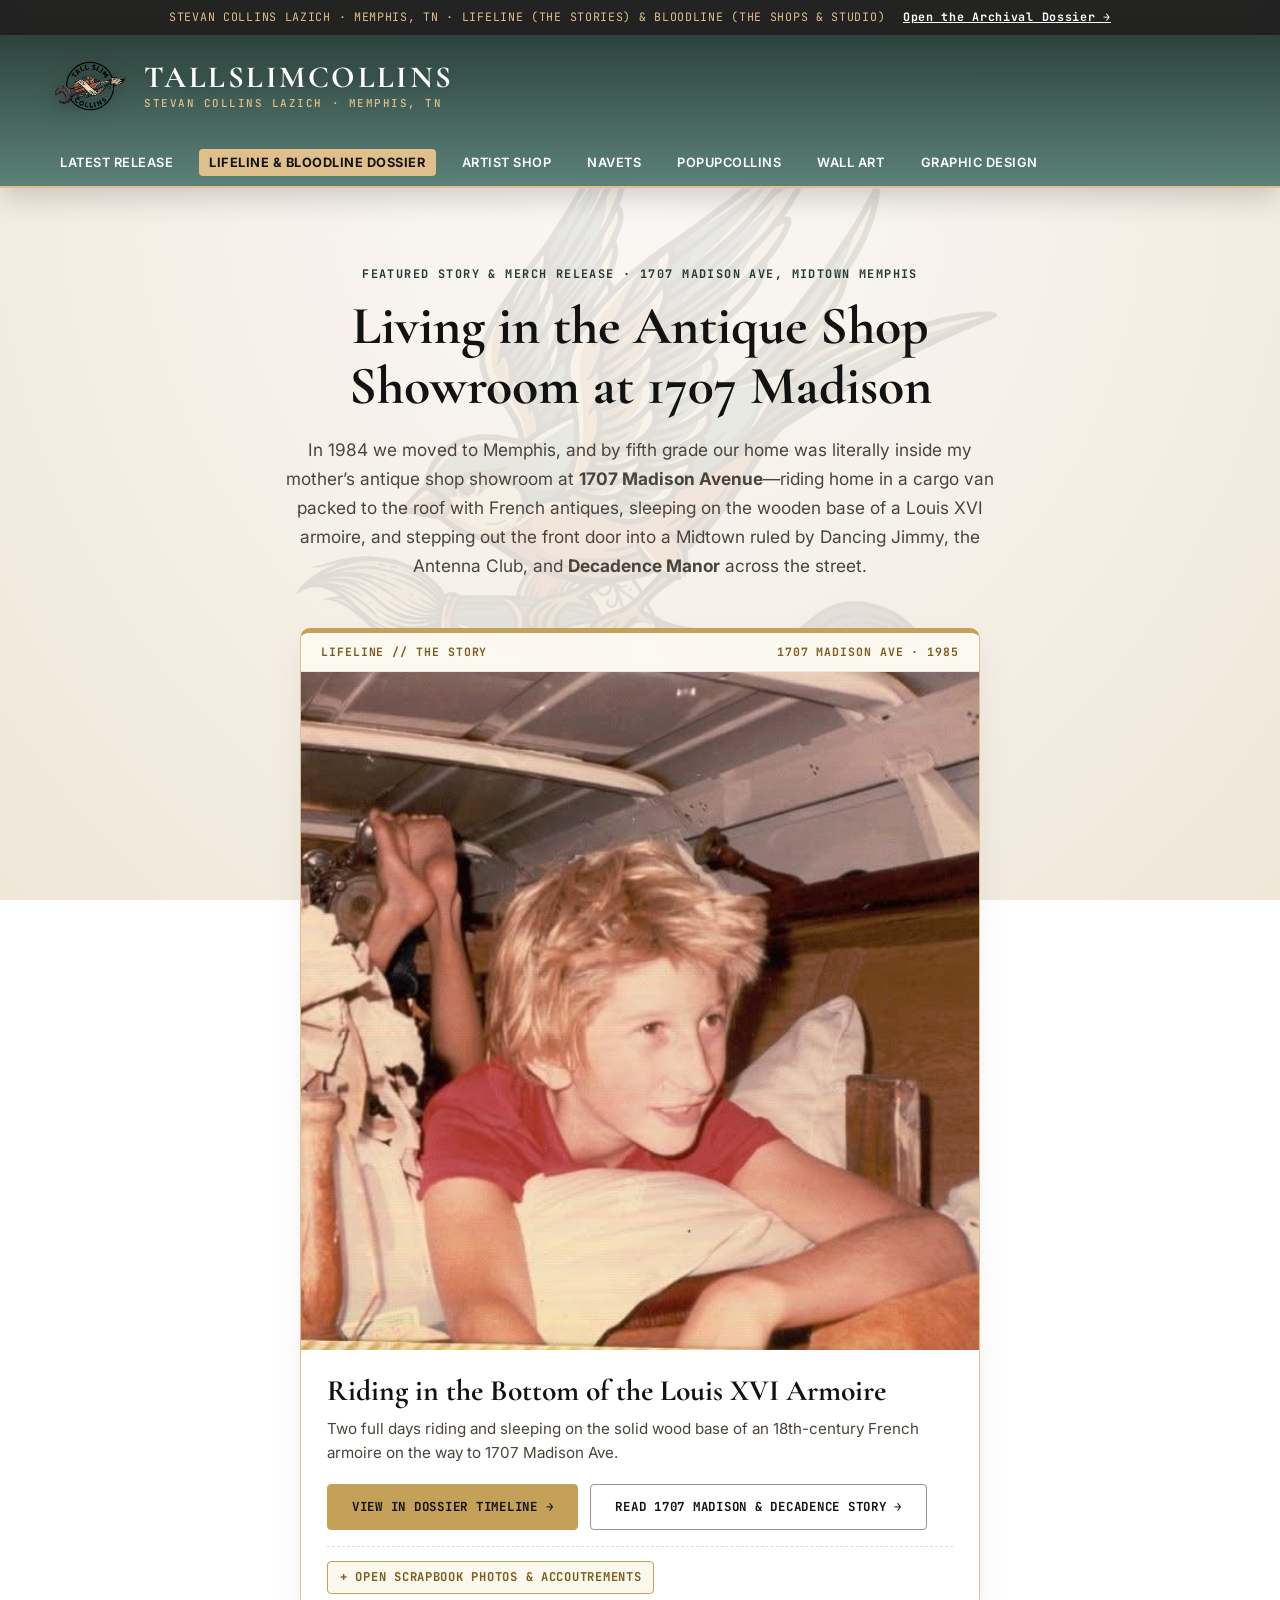
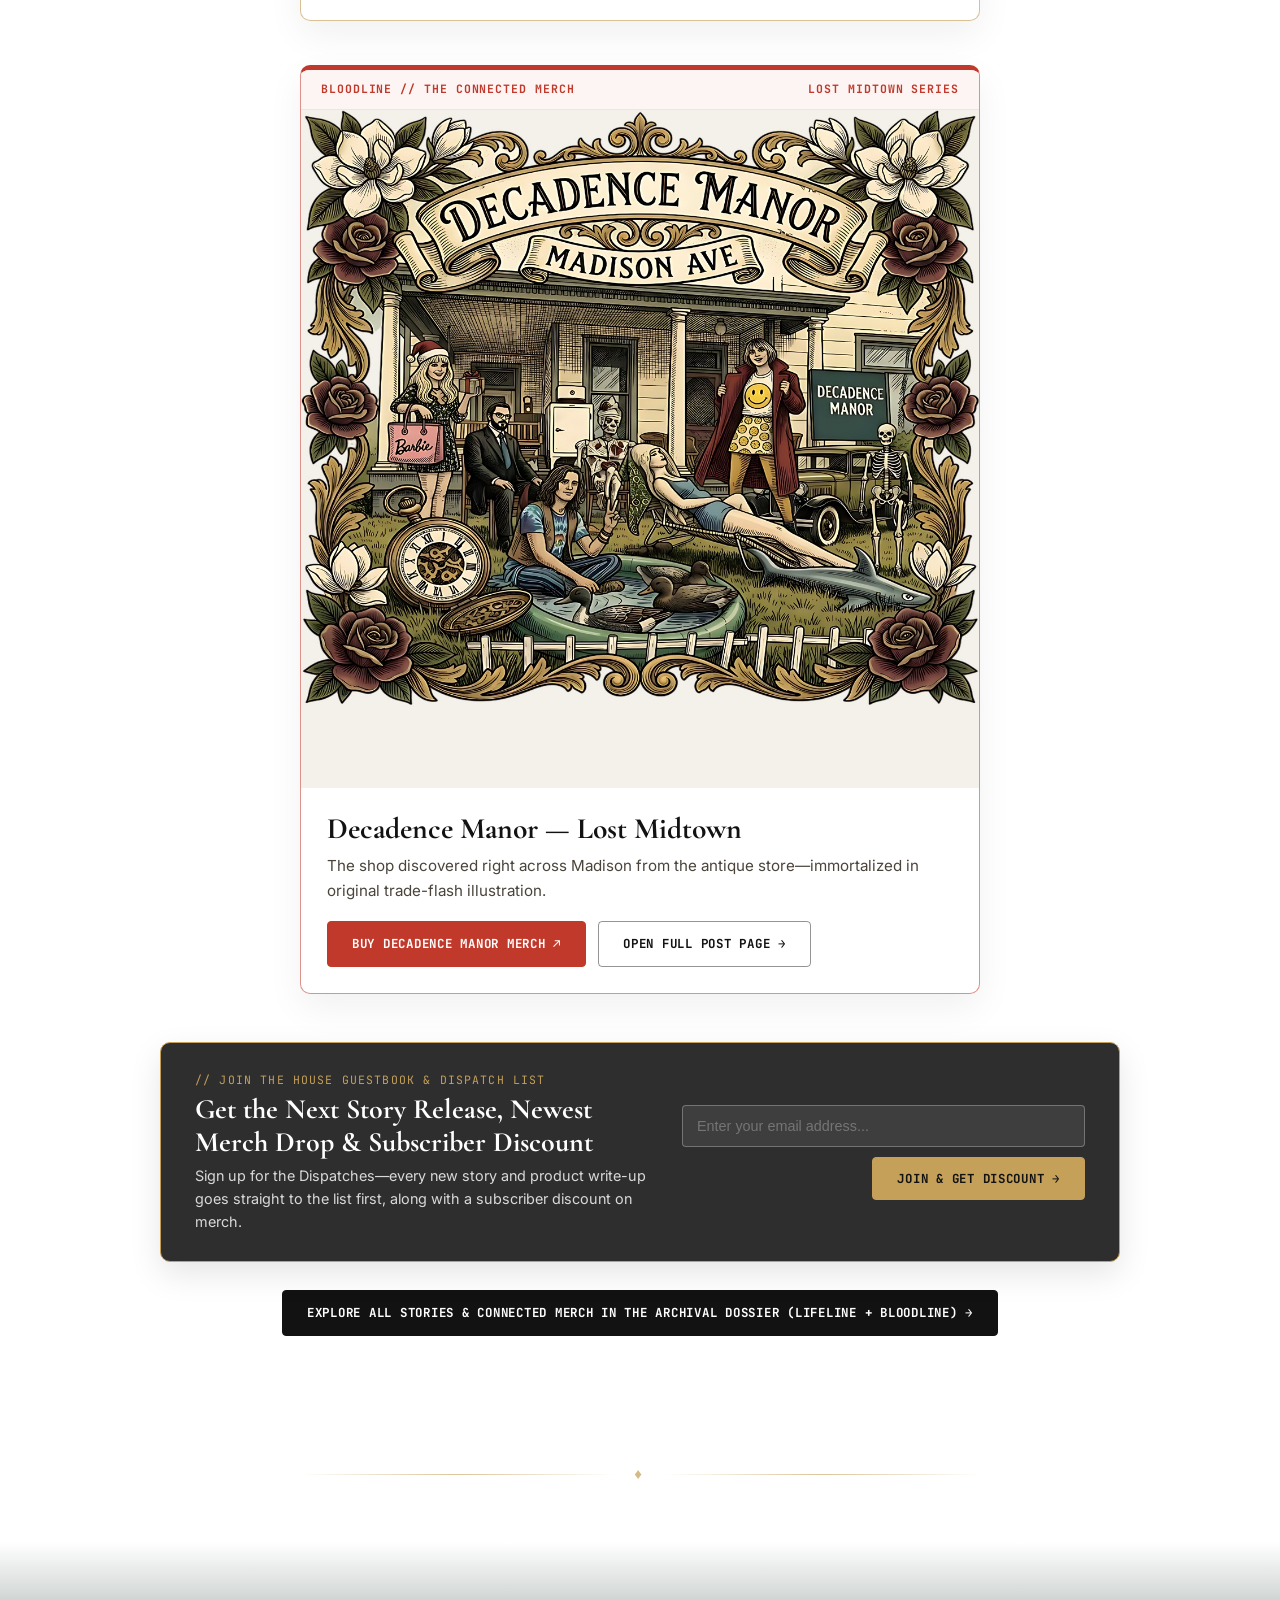
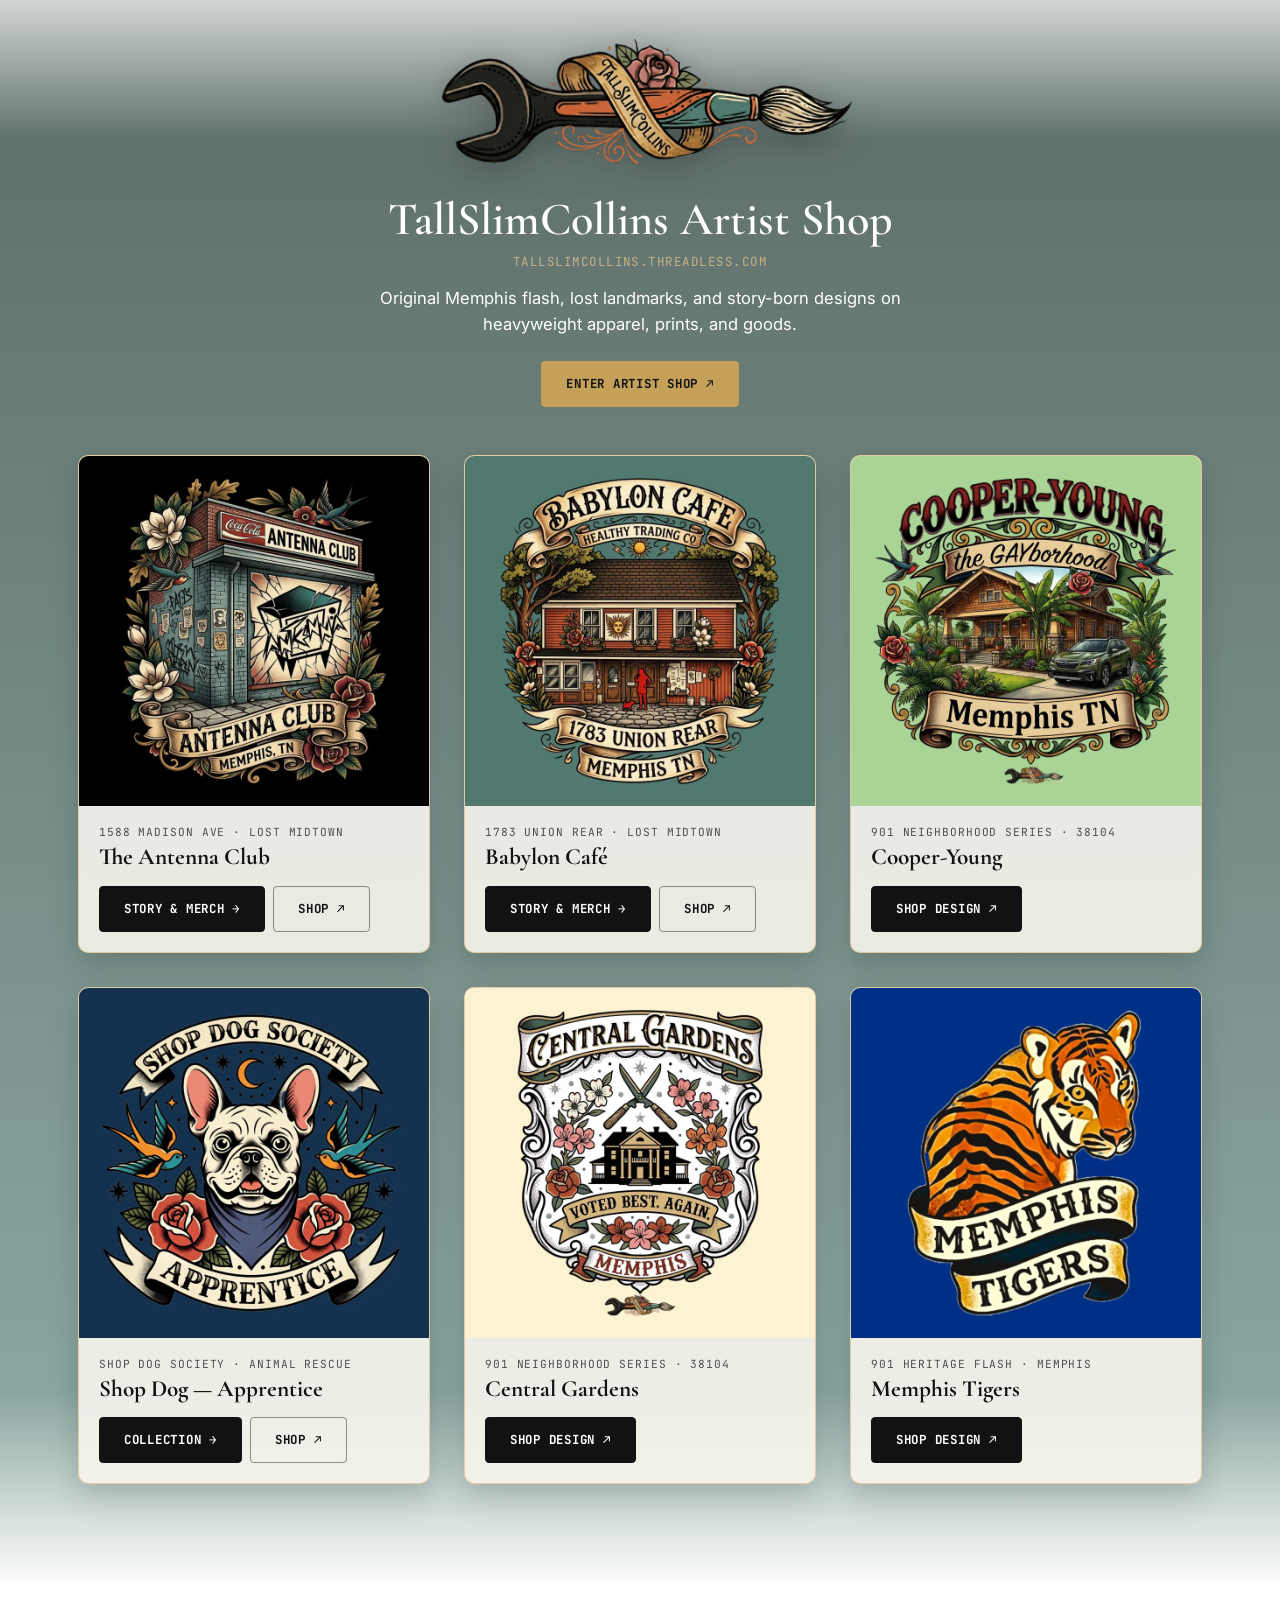
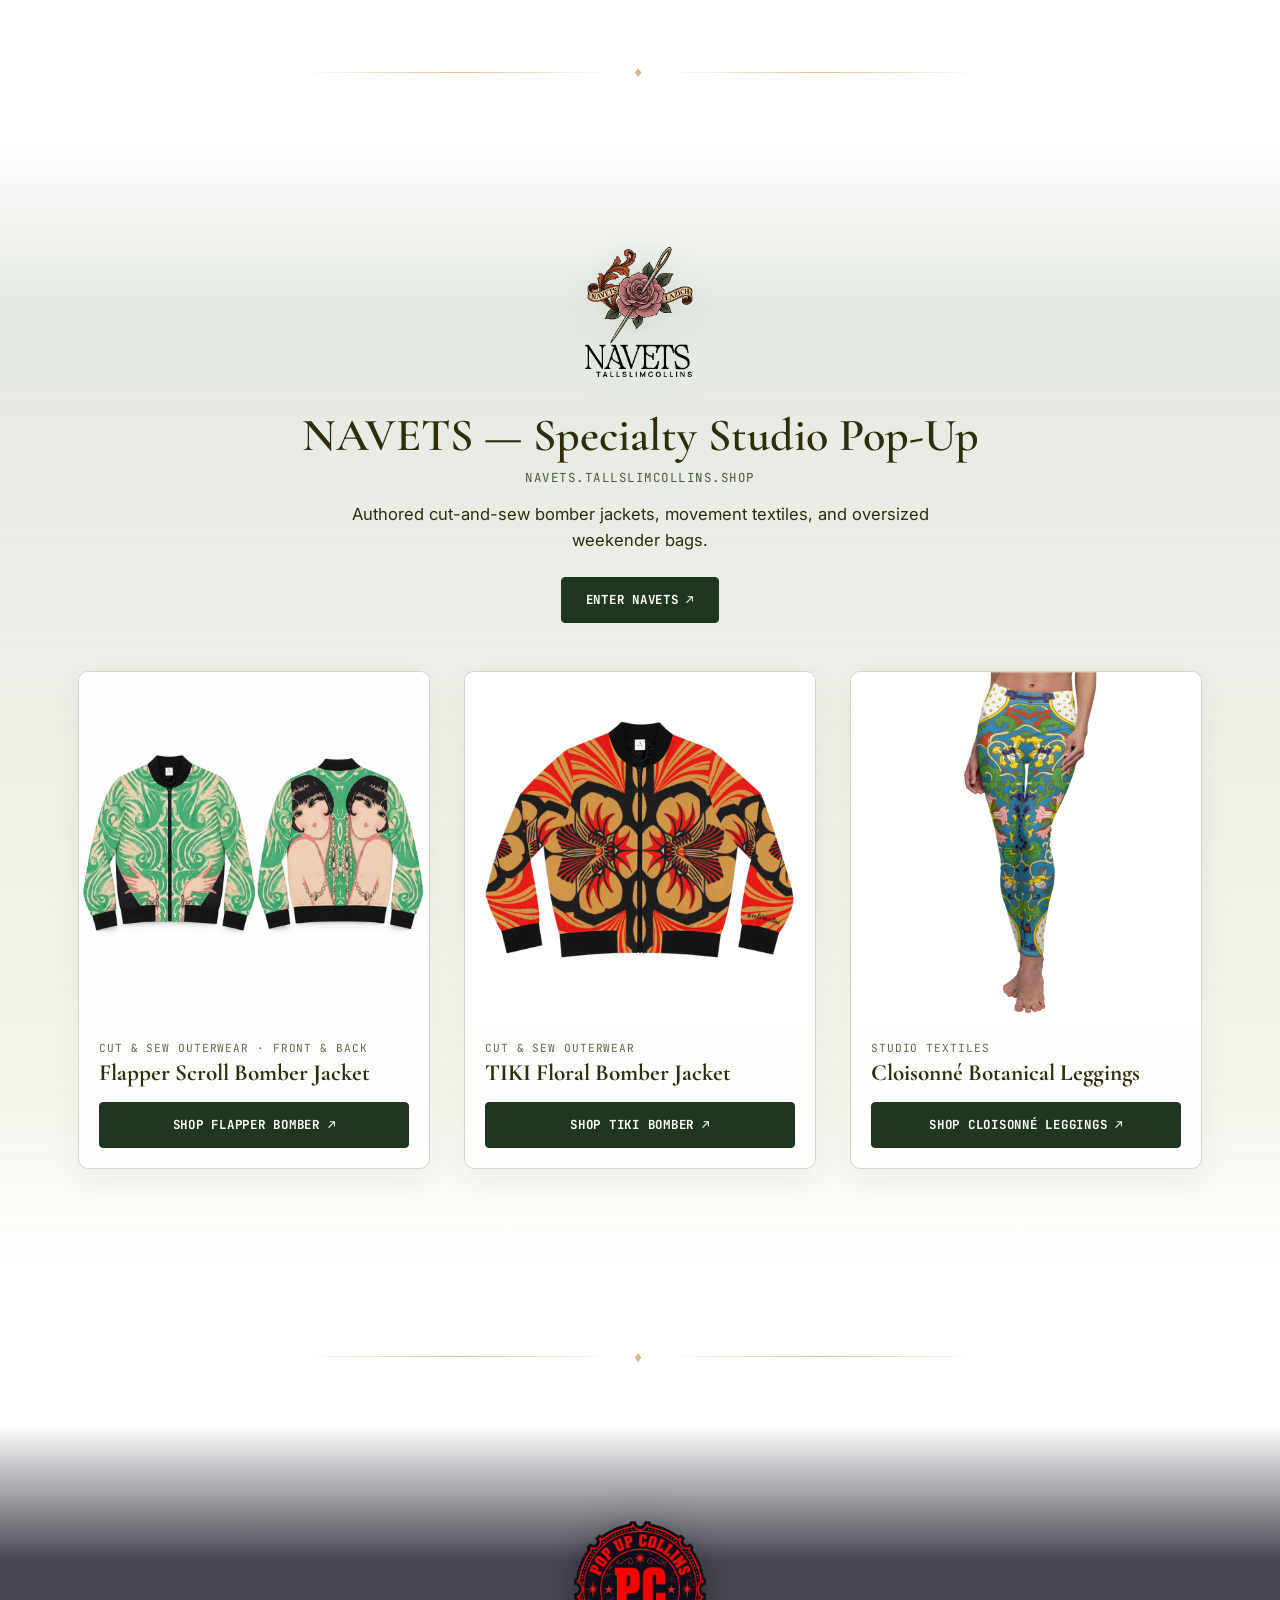
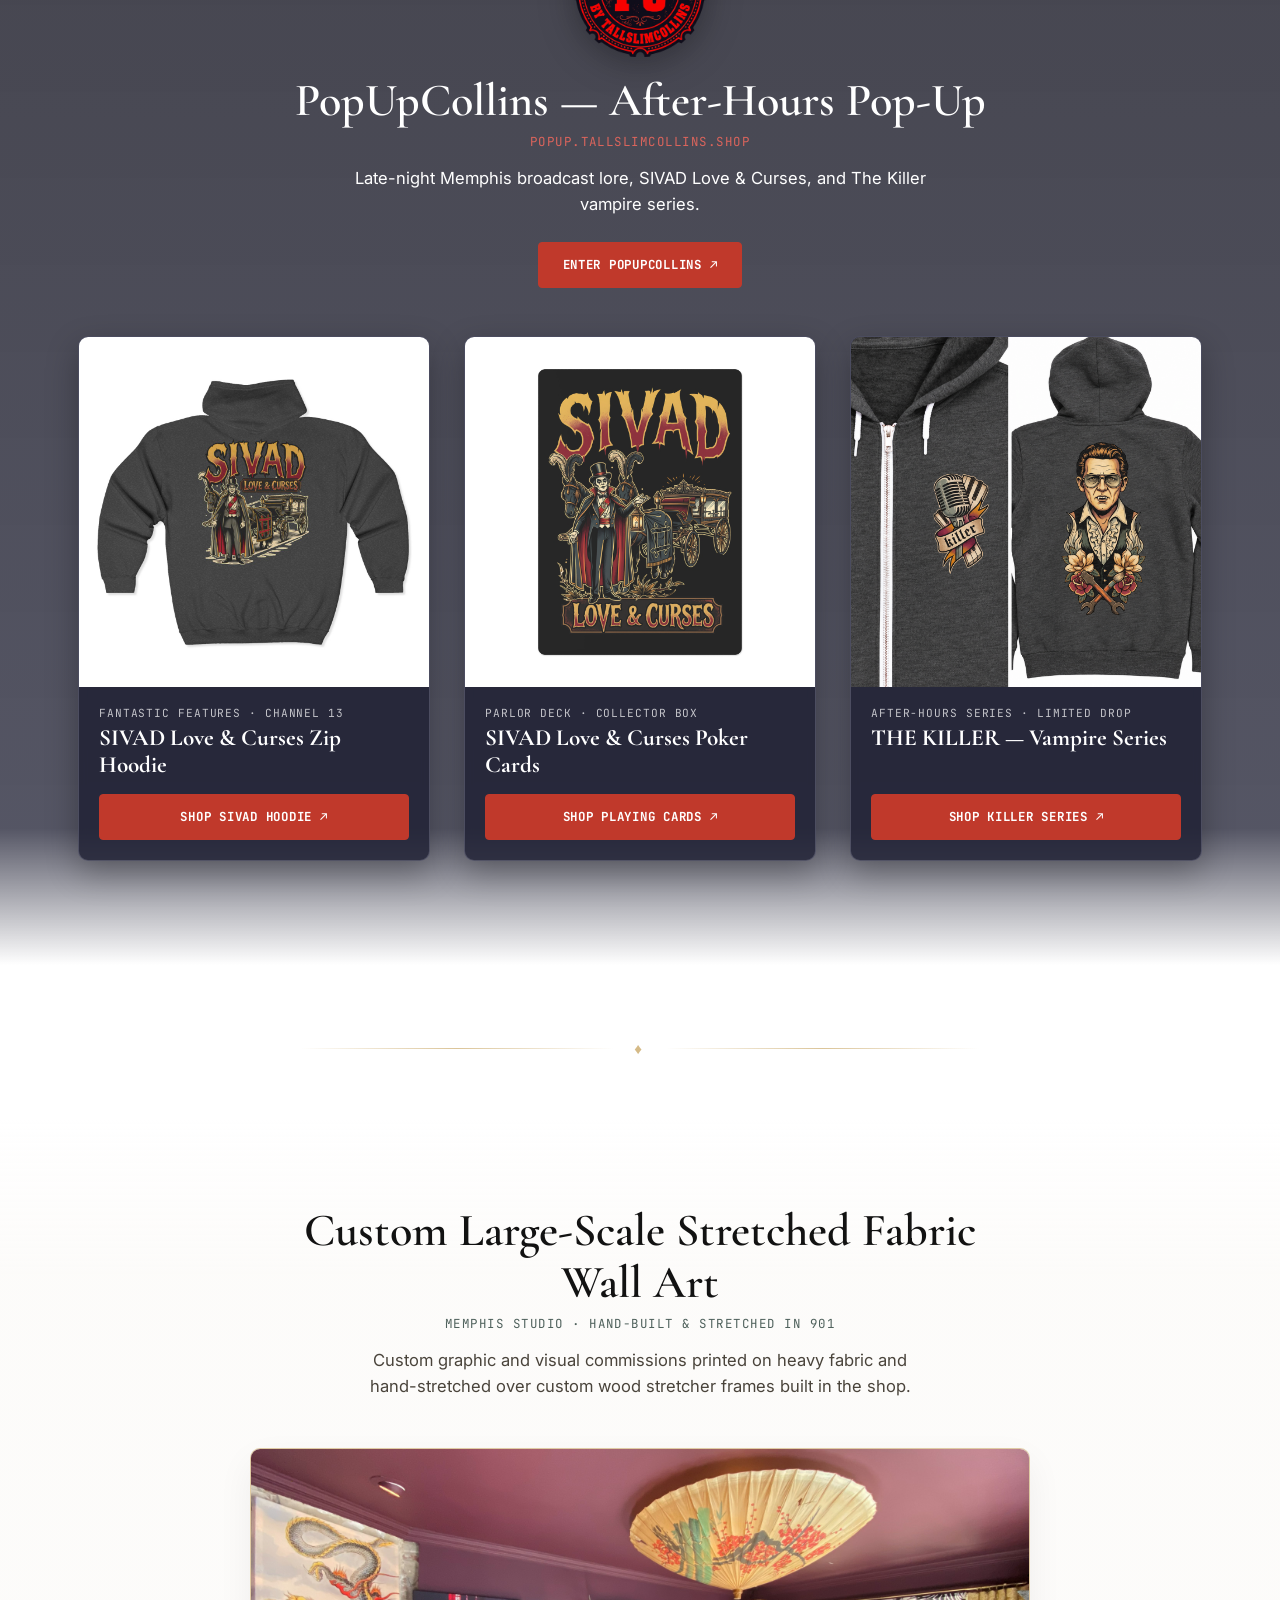
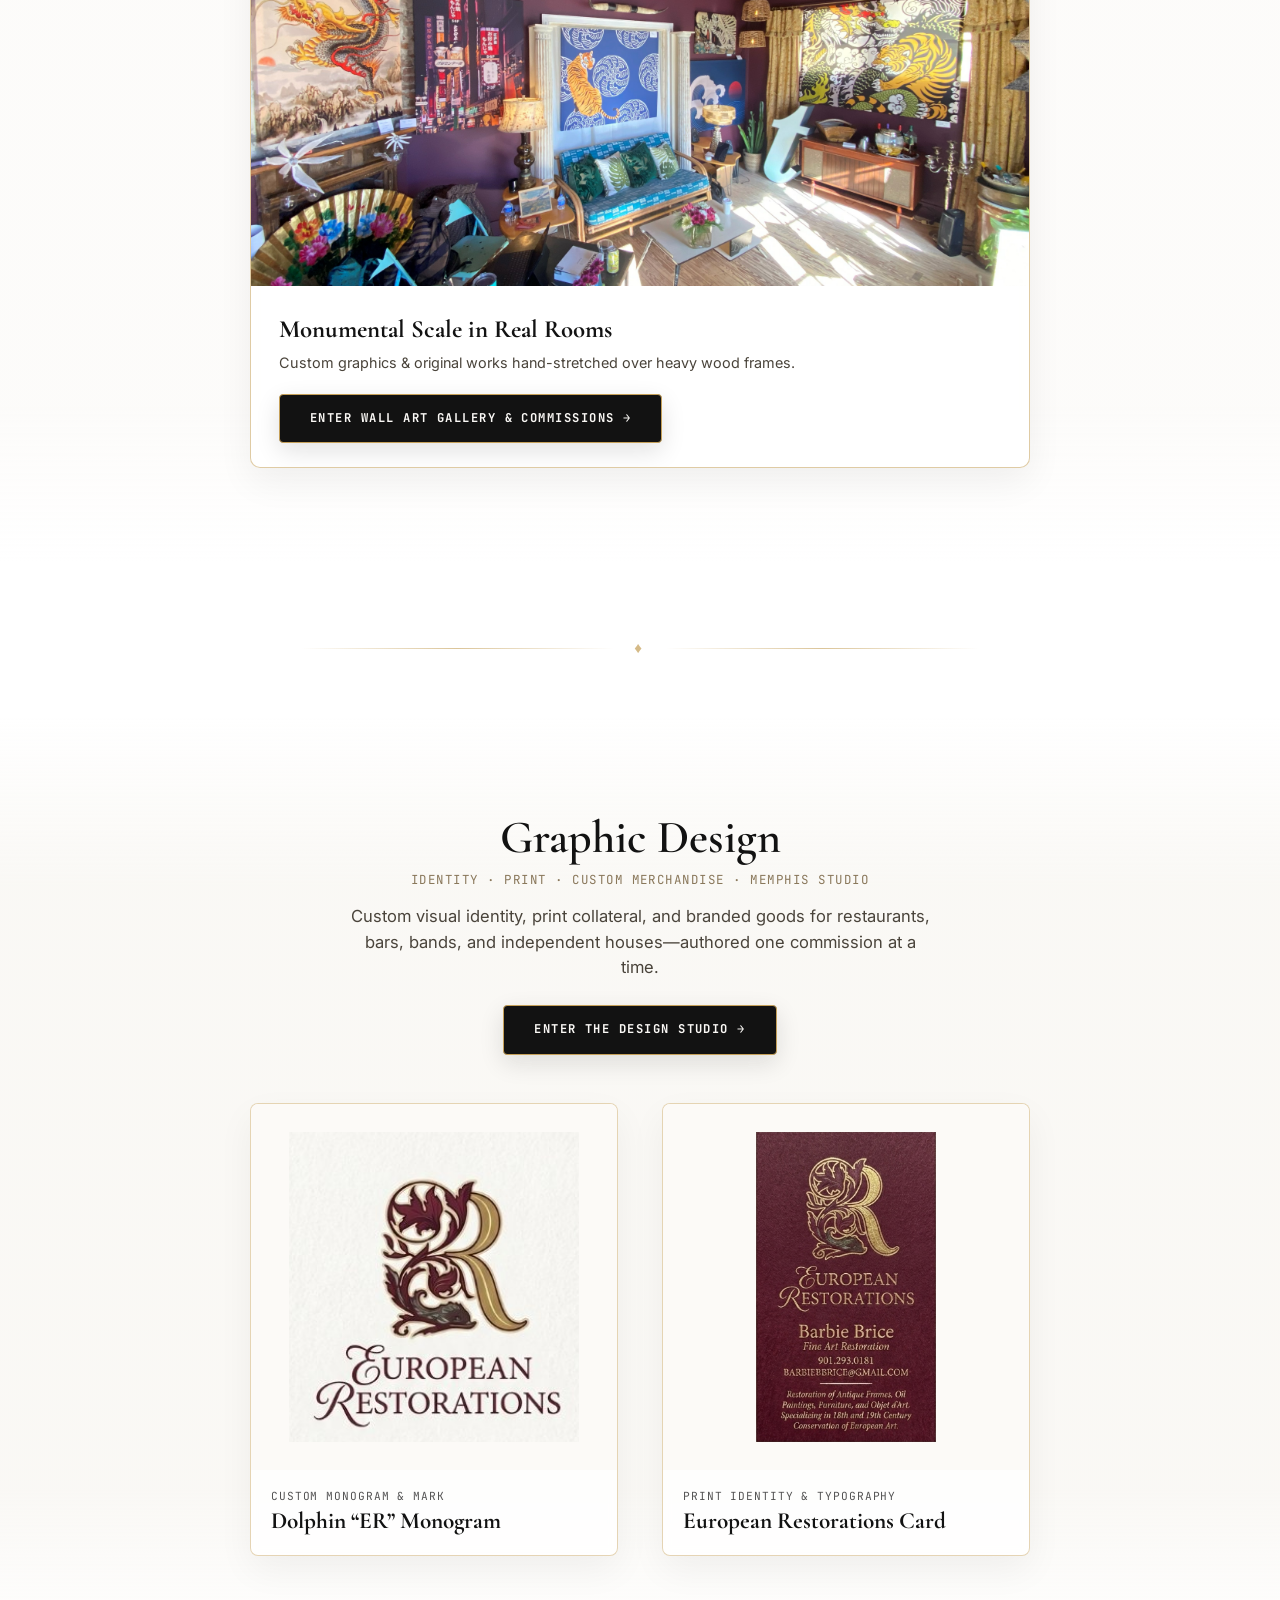
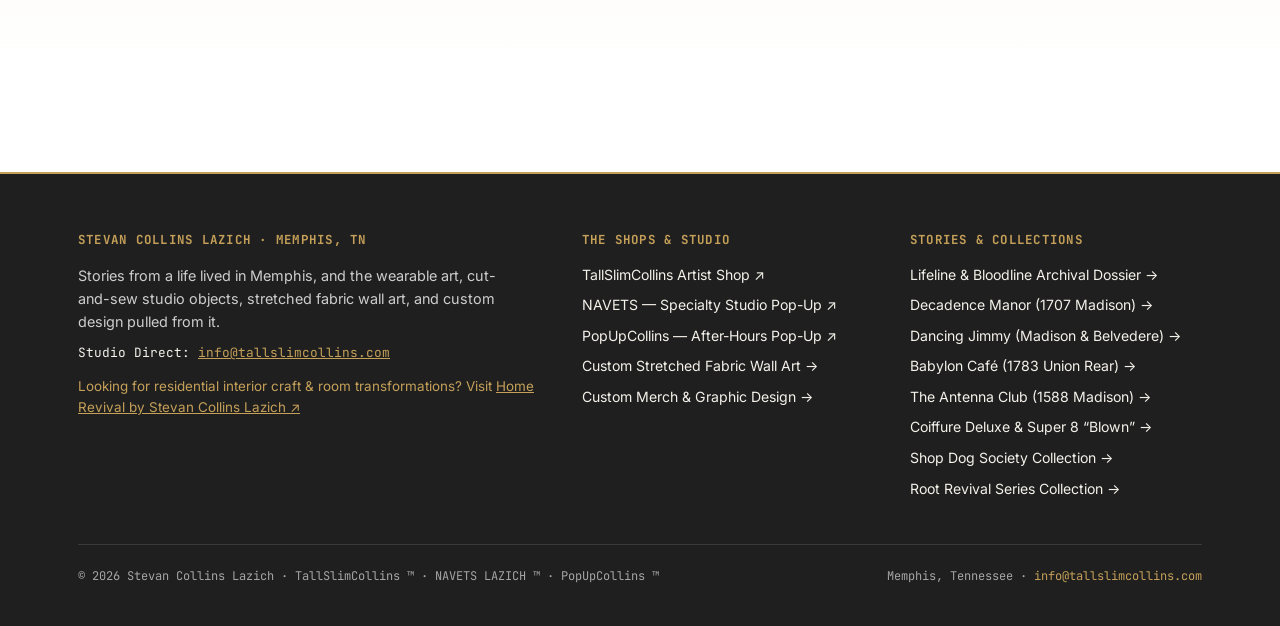
==== commit a9ef7542: "Remove 'bespoke' across share card and site copy in favor of 'custom'" ====
--- a/index.html
+++ b/index.html
@@ -13,14 +13,14 @@
   <meta property="og:url" content="https://tallslimcollins.com/">
   <meta property="og:title" content="TallSlimCollins — Stevan Collins Lazich | Memphis, TN">
   <meta property="og:description" content="Stories from a life lived in Memphis, and the wearable art, cut-and-sew studio objects, stretched fabric wall art, and custom graphic design pulled from it.">
-  <meta property="og:image" content="https://tallslimcollins.com/assets/logos/tallslimcollins-share-card-2026.jpg">
+  <meta property="og:image" content="https://tallslimcollins.com/assets/logos/tallslimcollins-share-card-2026.jpg?v=4">
   <meta property="og:image:width" content="1200">
   <meta property="og:image:height" content="630">
   <meta property="og:image:alt" content="TallSlimCollins — Stevan Collins Lazich Official Wrench & Brush Crest">
   <meta name="twitter:card" content="summary_large_image">
   <meta name="twitter:title" content="TallSlimCollins — Stevan Collins Lazich | Memphis, TN">
   <meta name="twitter:description" content="Stories from a life lived in Memphis, and the wearable art, cut-and-sew studio objects, stretched fabric wall art, and custom graphic design pulled from it.">
-  <meta name="twitter:image" content="https://tallslimcollins.com/assets/logos/tallslimcollins-share-card-2026.jpg">
+  <meta name="twitter:image" content="https://tallslimcollins.com/assets/logos/tallslimcollins-share-card-2026.jpg?v=4">
   <script type="application/ld+json">
   {
     "@context": "https://schema.org",
@@ -58,9 +58,9 @@
         "founder": { "@id": "https://tallslimcollins.com/#stevan" },
         "url": "https://tallslimcollins.com/",
         "logo": "https://tallslimcollins.com/assets/logos/tsc-circle-wrench-brush-header.png",
-        "image": "https://tallslimcollins.com/assets/logos/tallslimcollins-share-card-2026.jpg",
+        "image": "https://tallslimcollins.com/assets/logos/tallslimcollins-share-card-2026.jpg?v=4",
         "email": "info@tallslimcollins.com",
-        "description": "Original Memphis wearable flash art, NAVETS cut-and-sew textiles, PopUpCollins after-hours drops, custom large-scale stretched fabric wall art, and bespoke graphic design & merchandise.",
+        "description": "Original Memphis wearable flash art, NAVETS cut-and-sew textiles, PopUpCollins after-hours drops, custom large-scale stretched fabric wall art, and custom graphic design & merchandise.",
         "address": {
           "@type": "PostalAddress",
           "addressLocality": "Memphis",
@@ -1661,7 +1661,7 @@
           <h2>Graphic Design</h2>
           <span class="counter-web-address" style="color: #6E5835;">Identity · Print · Custom Merchandise · Memphis Studio</span>
           <p class="counter-desc-short" style="color: var(--text-muted);">
-            Bespoke visual identity, print collateral, and custom-branded goods for restaurants, bars, bands, and independent houses—authored one commission at a time.
+            Custom visual identity, print collateral, and branded goods for restaurants, bars, bands, and independent houses—authored one commission at a time.
           </p>
           <div style="margin-top: 8px;">
             <a href="custom-merch-design.html" class="btn btn-studio-alluring">Enter the Design Studio &rarr;</a>
@@ -1676,7 +1676,7 @@
             </div>
             <div class="visual-card-body">
               <div>
-                <div class="visual-card-meta">Bespoke Monogram &amp; Mark</div>
+                <div class="visual-card-meta">Custom Monogram &amp; Mark</div>
                 <h3 class="visual-card-title">Dolphin “ER” Monogram</h3>
               </div>
             </div>
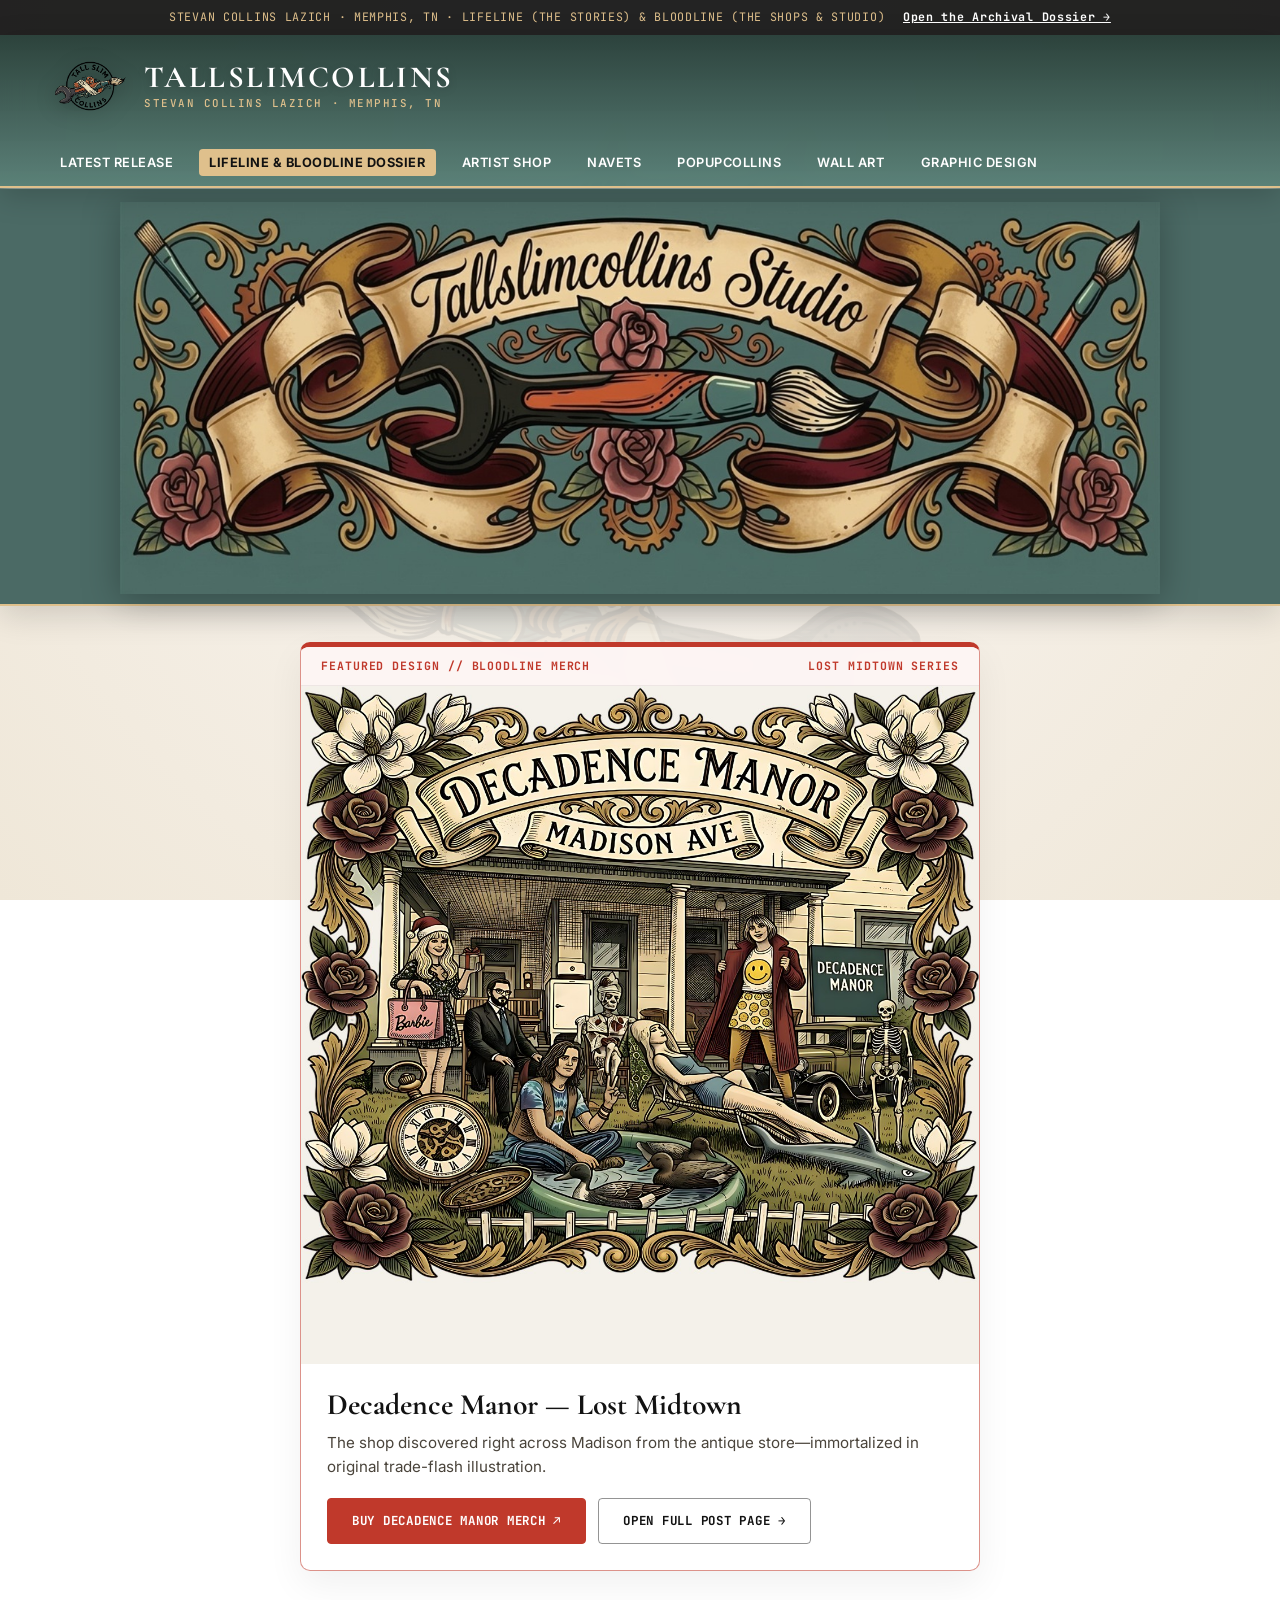
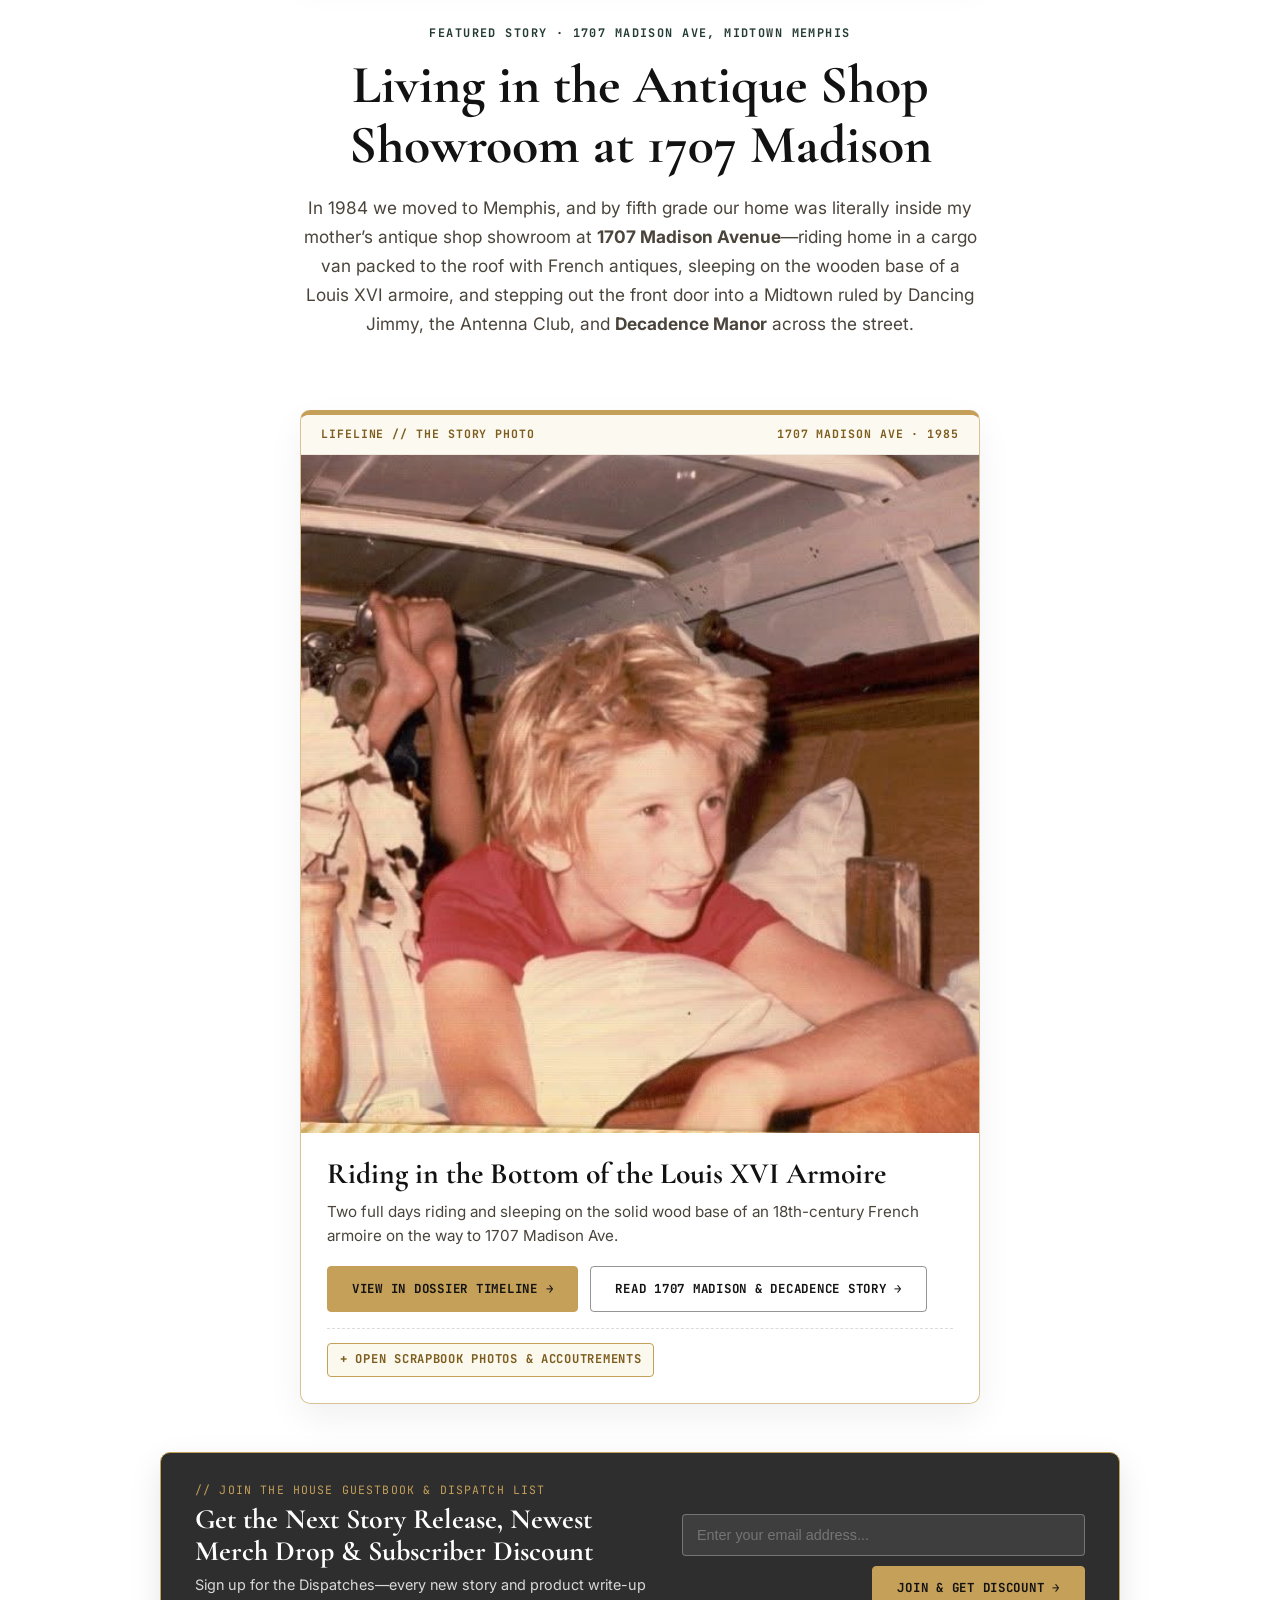
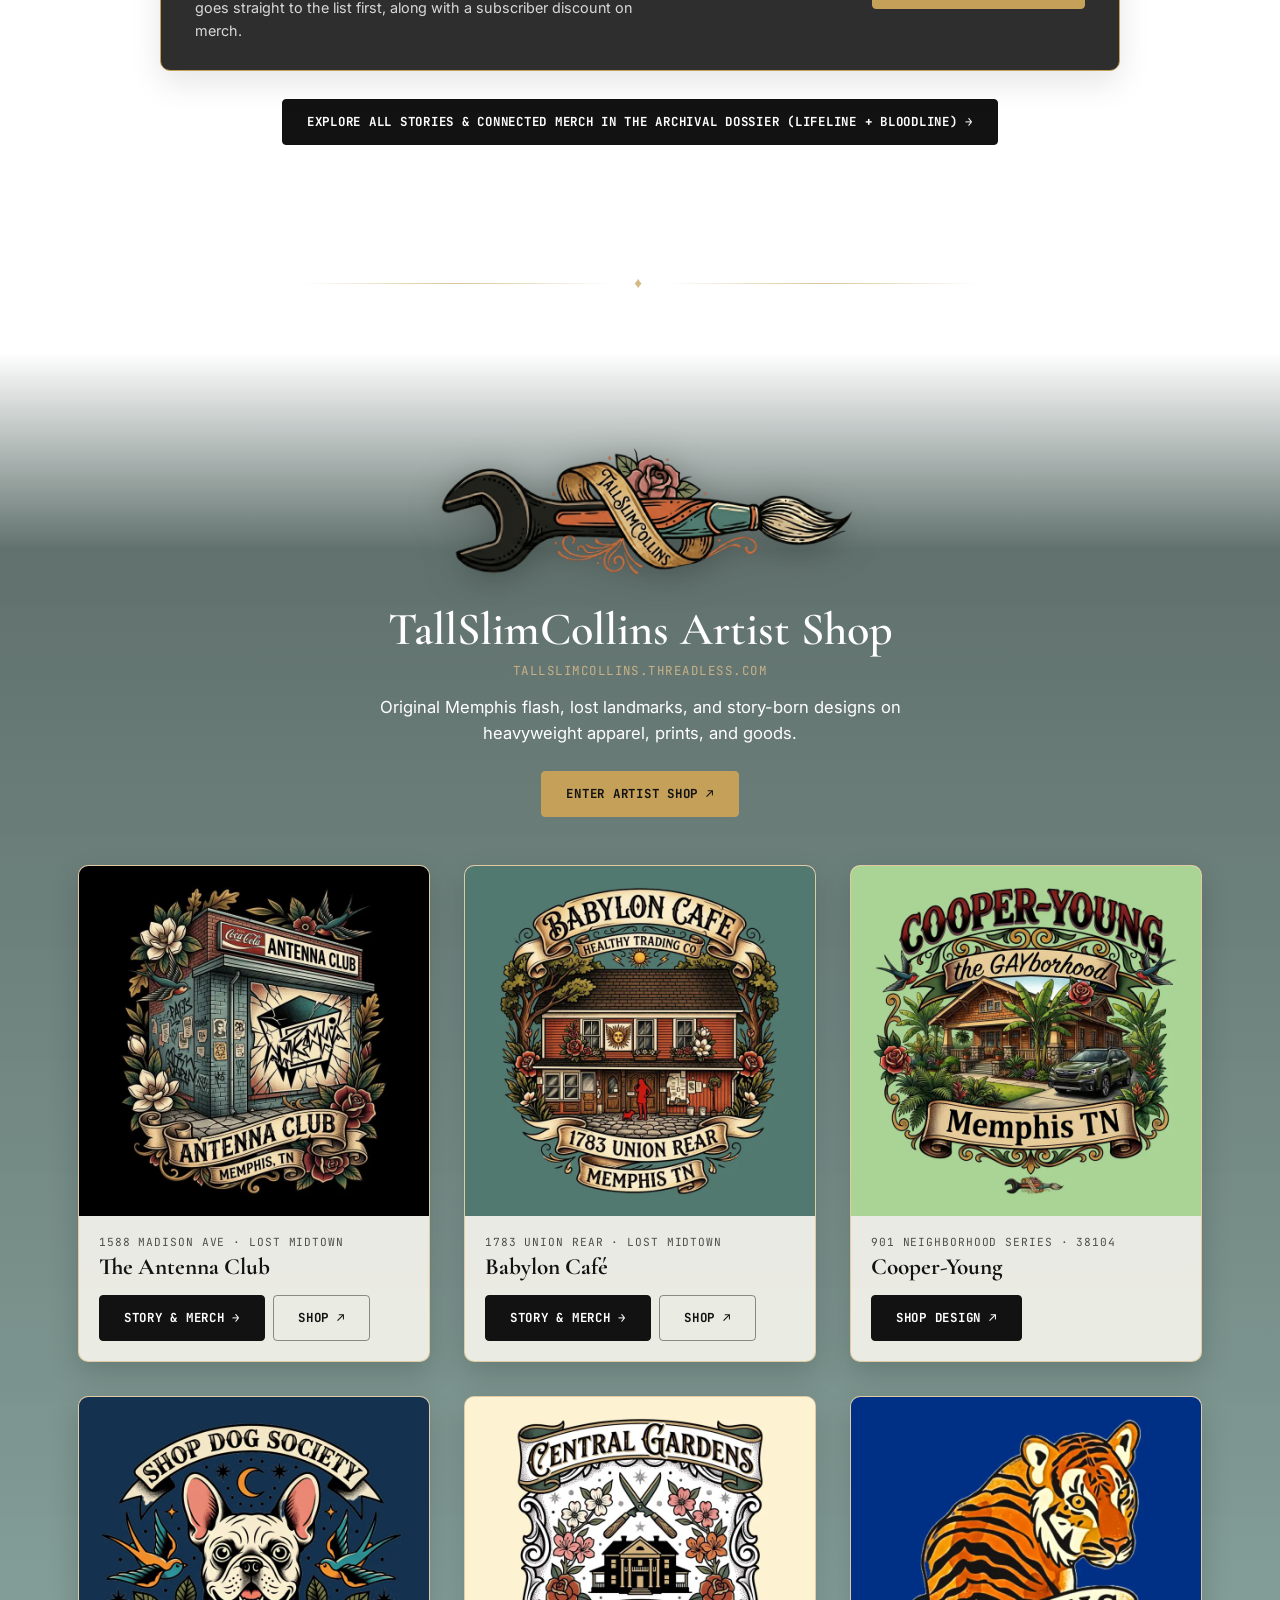
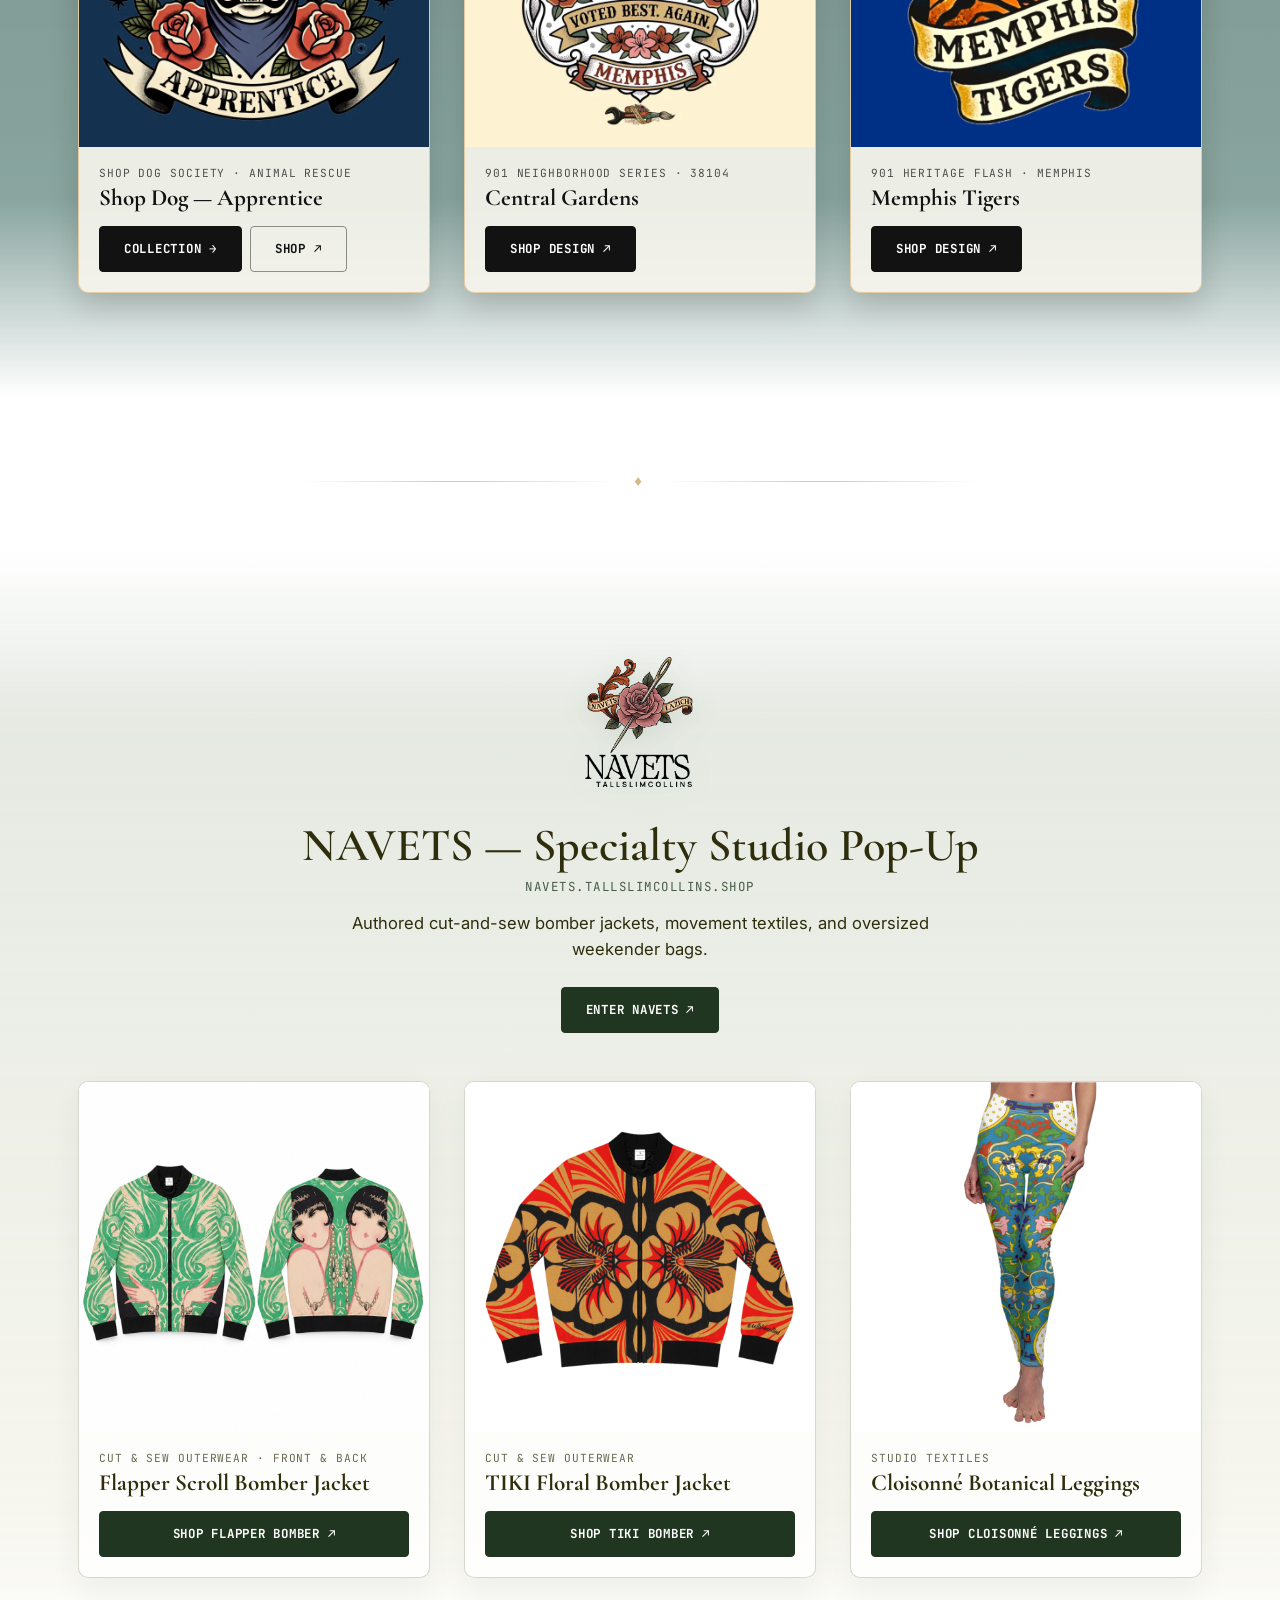
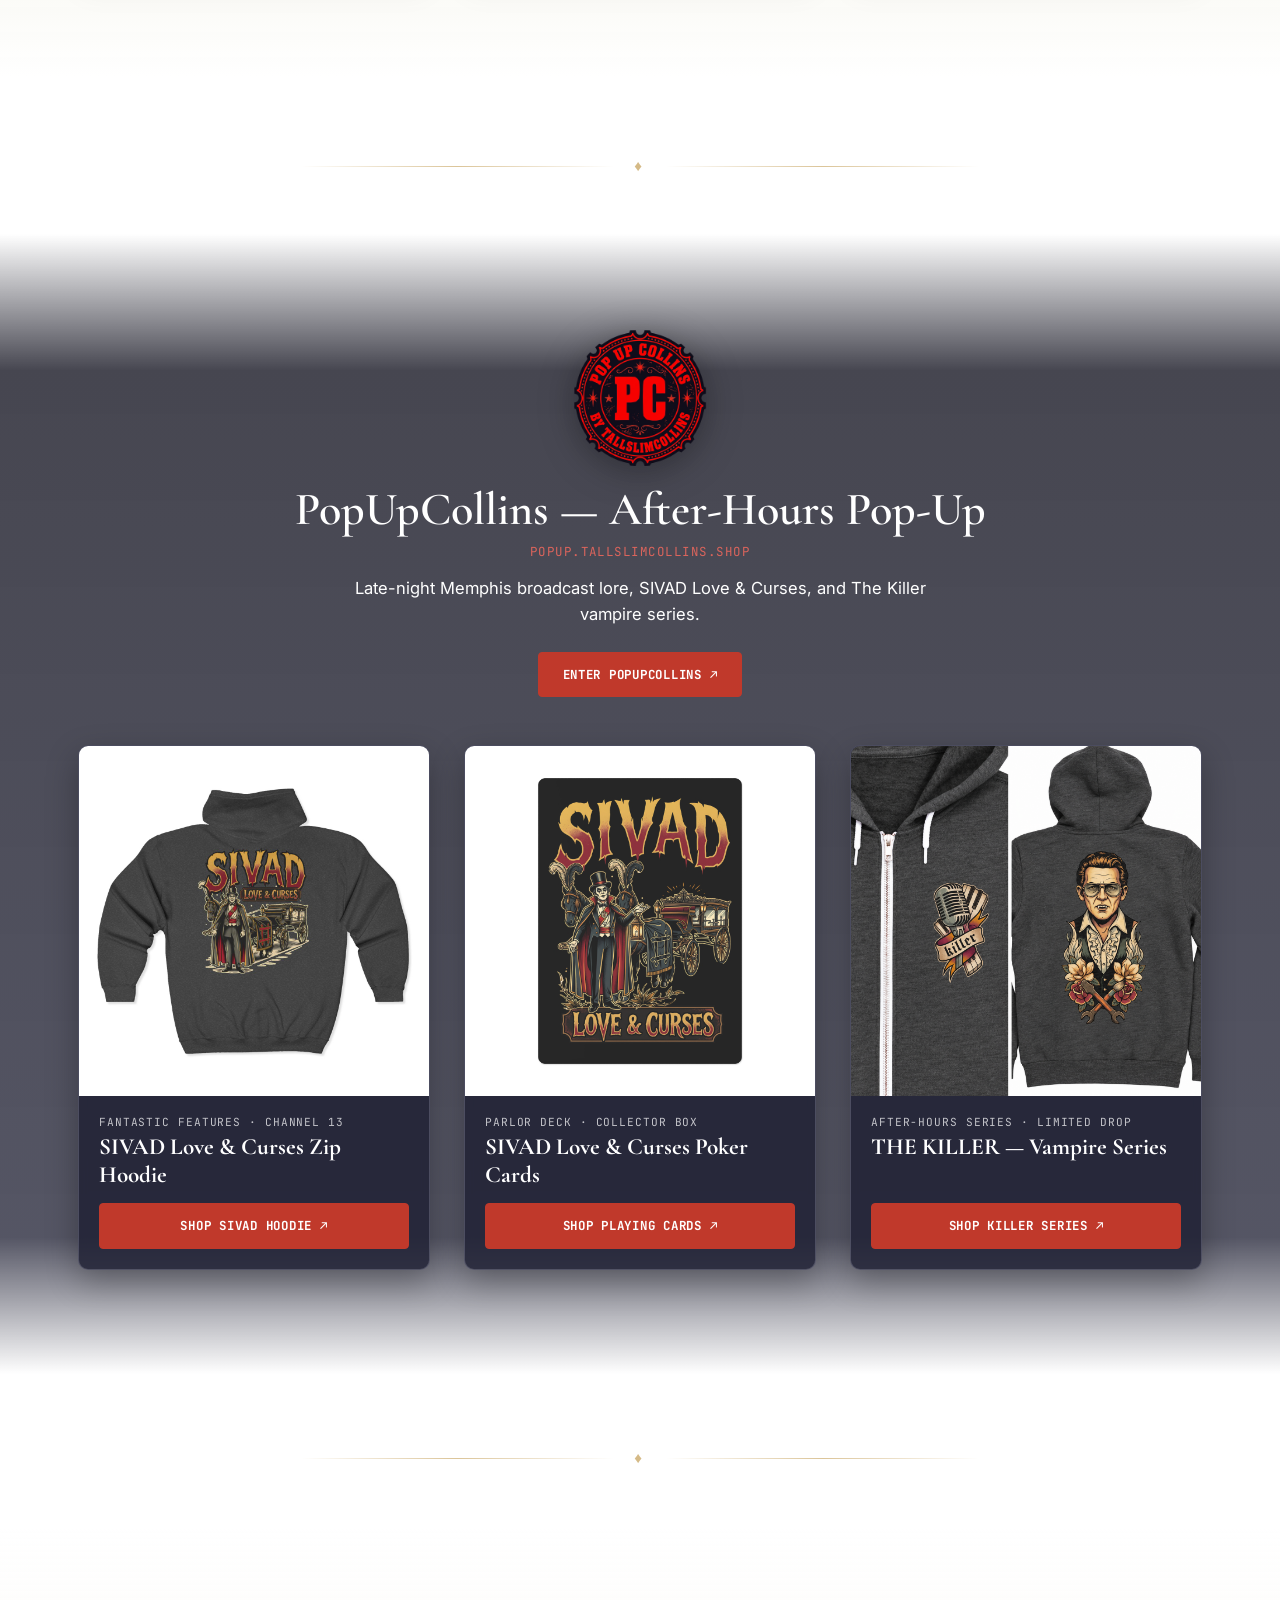
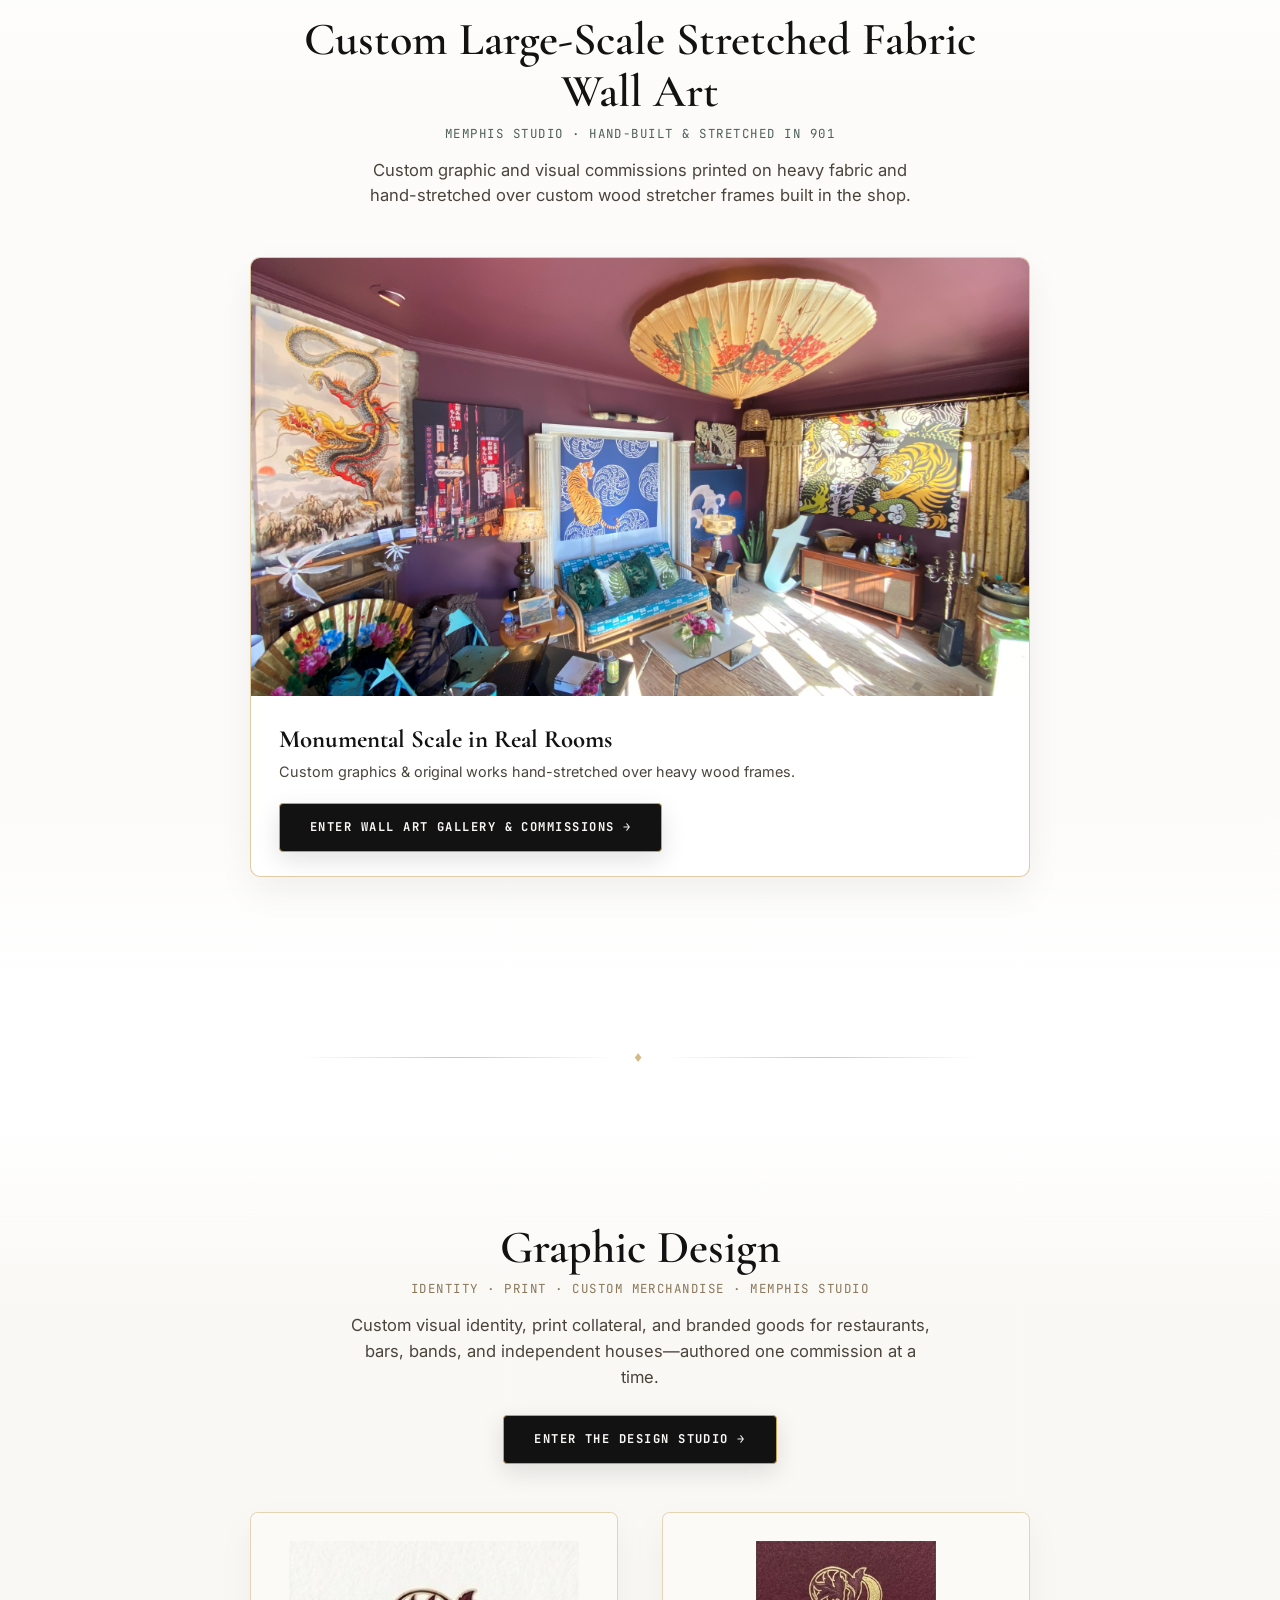
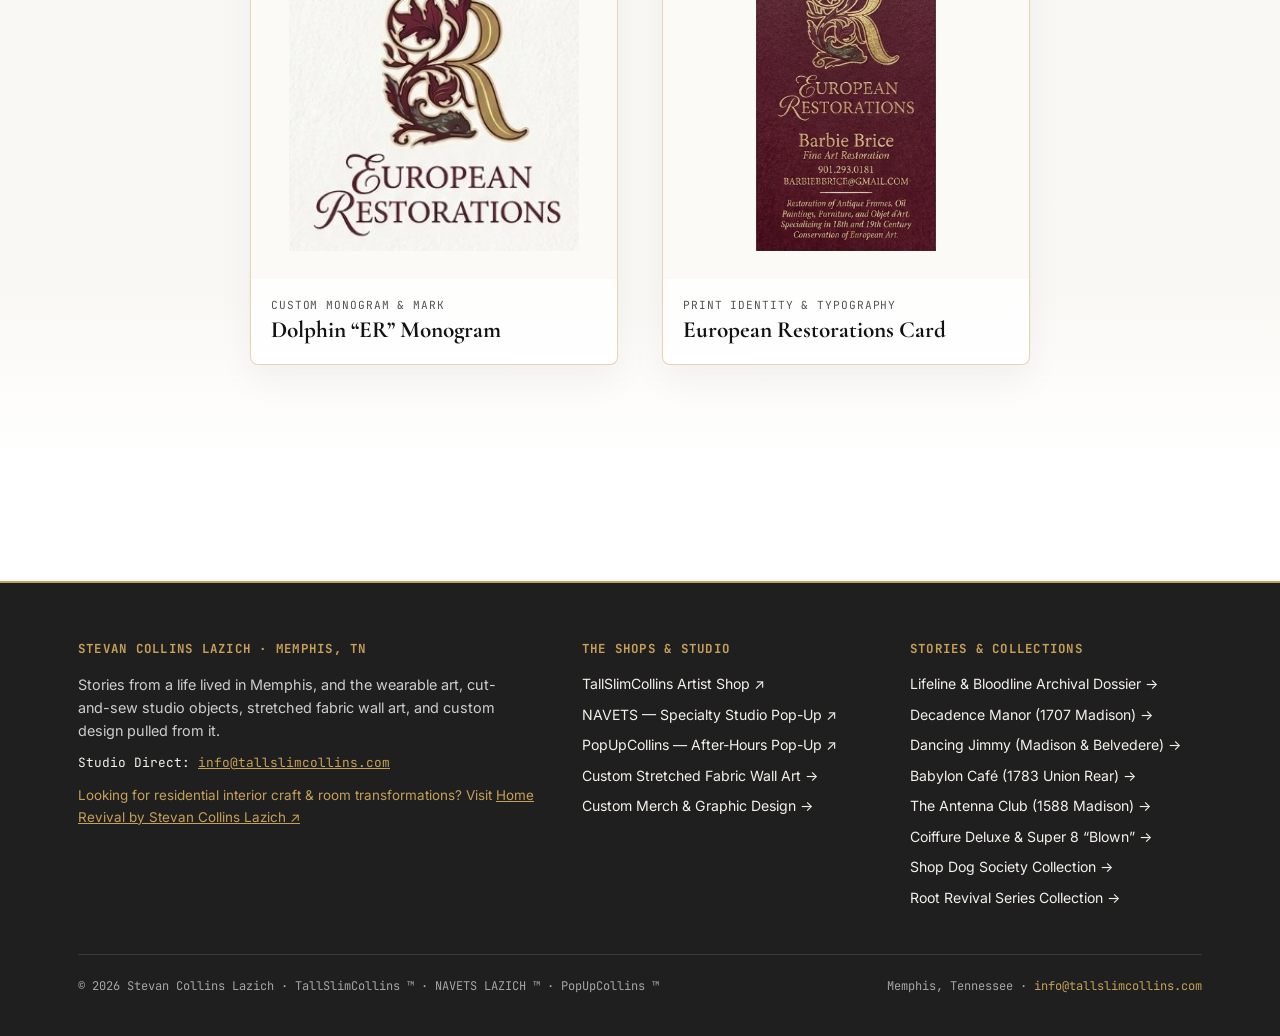
==== commit 1d077df3: "Crown homepage with Tallslimcollins Studio scrollwork banner and reorder hero: Featured Design (Deca" ====
--- a/index.html
+++ b/index.html
@@ -13,14 +13,14 @@
   <meta property="og:url" content="https://tallslimcollins.com/">
   <meta property="og:title" content="TallSlimCollins — Stevan Collins Lazich | Memphis, TN">
   <meta property="og:description" content="Stories from a life lived in Memphis, and the wearable art, cut-and-sew studio objects, stretched fabric wall art, and custom graphic design pulled from it.">
-  <meta property="og:image" content="https://tallslimcollins.com/assets/logos/tallslimcollins-share-card-2026.jpg?v=4">
+  <meta property="og:image" content="https://tallslimcollins.com/assets/logos/tallslimcollins-share-card-2026.jpg?v=5">
   <meta property="og:image:width" content="1200">
   <meta property="og:image:height" content="630">
   <meta property="og:image:alt" content="TallSlimCollins — Stevan Collins Lazich Official Wrench & Brush Crest">
   <meta name="twitter:card" content="summary_large_image">
   <meta name="twitter:title" content="TallSlimCollins — Stevan Collins Lazich | Memphis, TN">
   <meta name="twitter:description" content="Stories from a life lived in Memphis, and the wearable art, cut-and-sew studio objects, stretched fabric wall art, and custom graphic design pulled from it.">
-  <meta name="twitter:image" content="https://tallslimcollins.com/assets/logos/tallslimcollins-share-card-2026.jpg?v=4">
+  <meta name="twitter:image" content="https://tallslimcollins.com/assets/logos/tallslimcollins-share-card-2026.jpg?v=5">
   <script type="application/ld+json">
   {
     "@context": "https://schema.org",
@@ -58,7 +58,7 @@
         "founder": { "@id": "https://tallslimcollins.com/#stevan" },
         "url": "https://tallslimcollins.com/",
         "logo": "https://tallslimcollins.com/assets/logos/tsc-circle-wrench-brush-header.png",
-        "image": "https://tallslimcollins.com/assets/logos/tallslimcollins-share-card-2026.jpg?v=4",
+        "image": "https://tallslimcollins.com/assets/logos/tallslimcollins-share-card-2026.jpg?v=5",
         "email": "info@tallslimcollins.com",
         "description": "Original Memphis wearable flash art, NAVETS cut-and-sew textiles, PopUpCollins after-hours drops, custom large-scale stretched fabric wall art, and custom graphic design & merchandise.",
         "address": {
@@ -343,15 +343,31 @@
     }
 
     /* ===================================================================
-       HERO: SHORT INTRO + 2 STACKED CARDS + MAILING LIST CTA
+       TOP MARQUEE SCROLLWORK BANNER + HERO (FEATURED DESIGN -> FEATURED STORY)
        =================================================================== */
+    .studio-marquee-banner {
+      background: #4b6a65;
+      border-bottom: 2.5px solid var(--c1-gold);
+      box-shadow: 0 10px 30px rgba(0, 0, 0, 0.14);
+      padding: 14px 20px 10px;
+    }
+
+    .studio-marquee-banner img {
+      width: 100%;
+      max-width: 1040px;
+      height: auto;
+      margin: 0 auto;
+      display: block;
+      filter: drop-shadow(0 6px 18px rgba(0, 0, 0, 0.28));
+    }
+
     .hero-section {
-      padding: 72px 0 84px;
+      padding: 36px 0 84px;
     }
 
     .hero-intro {
       max-width: 820px;
-      margin: 0 auto 48px;
+      margin: 8px auto 32px;
       text-align: center;
     }
 
@@ -383,11 +399,11 @@
       margin: 0 auto;
     }
 
-    /* 2 Stacked Hero Cards (Blonde Stevan in Van on Top, Connected Merch Below) */
+    /* Stacked Hero Flow: 1. Featured Design (Decadence Manor) -> 2. Featured Story + Blonde Cargo Van Photo */
     .hero-pair-grid {
       display: flex;
       flex-direction: column;
-      gap: 44px;
+      gap: 40px;
       max-width: 680px;
       margin: 0 auto 48px;
     }
@@ -1250,26 +1266,54 @@
   <main id="top">
 
     <!-- ===================================================================
-         HERO: SHORT INTRO + 2 STACKED CARDS + MAILING LIST CTA
+         TOP STUDIO SCROLLWORK MARQUEE BANNER
+         =================================================================== -->
+    <div class="studio-marquee-banner">
+      <img src="assets/logos/tsc-scrollwork-header-studio.jpg" alt="Tallslimcollins Studio — Ornate Wrench, Paintbrush &amp; Scrollwork Marquee Banner">
+    </div>
+
+    <!-- ===================================================================
+         HERO: 1. FEATURED DESIGN (DECADENCE MANOR) -> 2. FEATURED STORY -> 3. BLONDE CARGO VAN PHOTO
          =================================================================== -->
     <section class="hero-section" id="hero-release">
       <div class="container">
 
-        <div class="hero-intro">
-          <span class="hero-kicker">Featured Story &amp; Merch Release · 1707 Madison Ave, Midtown Memphis</span>
-          <h1>Living in the Antique Shop Showroom at 1707 Madison</h1>
-          <p>
-            In 1984 we moved to Memphis, and by fifth grade our home was literally inside my mother’s antique shop showroom at <strong>1707 Madison Avenue</strong>—riding home in a cargo van packed to the roof with French antiques, sleeping on the wooden base of a Louis XVI armoire, and stepping out the front door into a Midtown ruled by Dancing Jimmy, the Antenna Club, and <strong>Decadence Manor</strong> across the street.
-          </p>
-        </div>
-
-        <!-- 2 Stacked Hero Cards: Top = Blonde Stevan in Van | Bottom = Decadence Manor Merch -->
         <div class="hero-pair-grid">
 
-          <!-- TOP CARD: LIFELINE STORY -->
+          <!-- #1 ABOVE THE FOLD: FEATURED DESIGN (DECADENCE MANOR MERCH) -->
+          <article class="hero-feature-card card-merch-crimson">
+            <div class="hero-card-tagbar">
+              <span>FEATURED DESIGN // BLOODLINE MERCH</span>
+              <span>LOST MIDTOWN SERIES</span>
+            </div>
+            <div class="hero-card-img-wrap">
+              <img src="assets/counter1/00-decadence-manor-design.jpg" alt="Decadence Manor — Memphis Lost Midtown Artwork by Stevan Collins Lazich">
+            </div>
+            <div class="hero-card-body">
+              <h2>Decadence Manor — Lost Midtown</h2>
+              <p class="hero-card-sub">
+                The shop discovered right across Madison from the antique store—immortalized in original trade-flash illustration.
+              </p>
+              <div class="hero-card-actions">
+                <a href="https://tallslimcollins.threadless.com/designs/decadence-manor-memphis-lost-midtown-tee" target="_blank" rel="noopener" class="btn btn-crimson">Buy Decadence Manor Merch &nearr;</a>
+                <a href="story-decadence-manor.html" class="btn btn-outline-dark">Open Full Post Page &rarr;</a>
+              </div>
+            </div>
+          </article>
+
+          <!-- #2 THE CONNECTED FEATURED STORY: LIVING IN THE ANTIQUE SHOP SHOWROOM -->
+          <div class="hero-intro">
+            <span class="hero-kicker">Featured Story · 1707 Madison Ave, Midtown Memphis</span>
+            <h1>Living in the Antique Shop Showroom at 1707 Madison</h1>
+            <p>
+              In 1984 we moved to Memphis, and by fifth grade our home was literally inside my mother’s antique shop showroom at <strong>1707 Madison Avenue</strong>—riding home in a cargo van packed to the roof with French antiques, sleeping on the wooden base of a Louis XVI armoire, and stepping out the front door into a Midtown ruled by Dancing Jimmy, the Antenna Club, and <strong>Decadence Manor</strong> across the street.
+            </p>
+          </div>
+
+          <!-- #3 THE BLONDE PHOTO: RIDING IN THE BOTTOM OF THE LOUIS XVI ARMOIRE -->
           <article class="hero-feature-card card-story-gold">
             <div class="hero-card-tagbar">
-              <span>LIFELINE // THE STORY</span>
+              <span>LIFELINE // THE STORY PHOTO</span>
               <span>1707 MADISON AVE · 1985</span>
             </div>
             <div class="hero-card-img-wrap">
@@ -1297,27 +1341,6 @@
                   </div>
                 </div>
               </details>
-            </div>
-          </article>
-
-          <!-- BOTTOM CARD: BLOODLINE MERCH -->
-          <article class="hero-feature-card card-merch-crimson">
-            <div class="hero-card-tagbar">
-              <span>BLOODLINE // THE CONNECTED MERCH</span>
-              <span>LOST MIDTOWN SERIES</span>
-            </div>
-            <div class="hero-card-img-wrap">
-              <img src="assets/counter1/00-decadence-manor-design.jpg" alt="Decadence Manor — Memphis Lost Midtown Artwork by Stevan Collins Lazich">
-            </div>
-            <div class="hero-card-body">
-              <h2>Decadence Manor — Lost Midtown</h2>
-              <p class="hero-card-sub">
-                The shop discovered right across Madison from the antique store—immortalized in original trade-flash illustration.
-              </p>
-              <div class="hero-card-actions">
-                <a href="https://tallslimcollins.threadless.com/designs/decadence-manor-memphis-lost-midtown-tee" target="_blank" rel="noopener" class="btn btn-crimson">Buy Decadence Manor Merch &nearr;</a>
-                <a href="story-decadence-manor.html" class="btn btn-outline-dark">Open Full Post Page &rarr;</a>
-              </div>
             </div>
           </article>
 
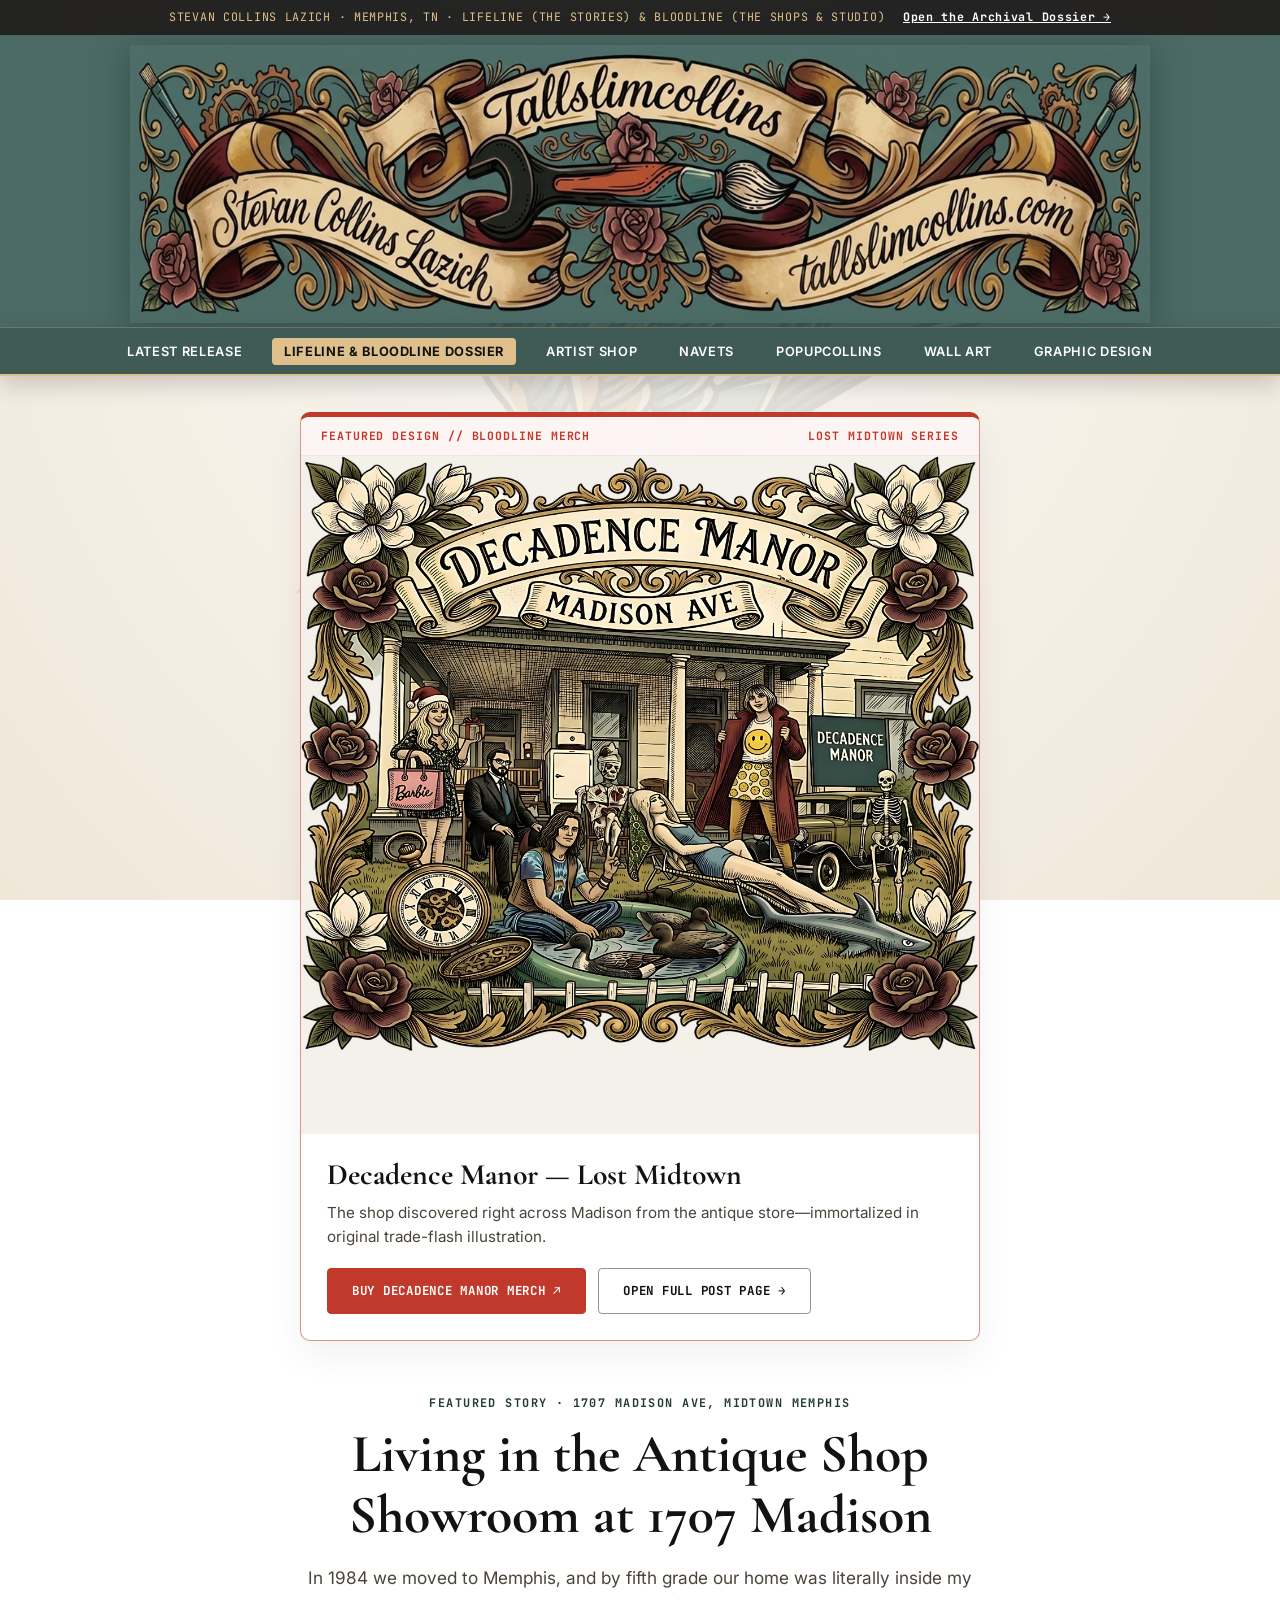
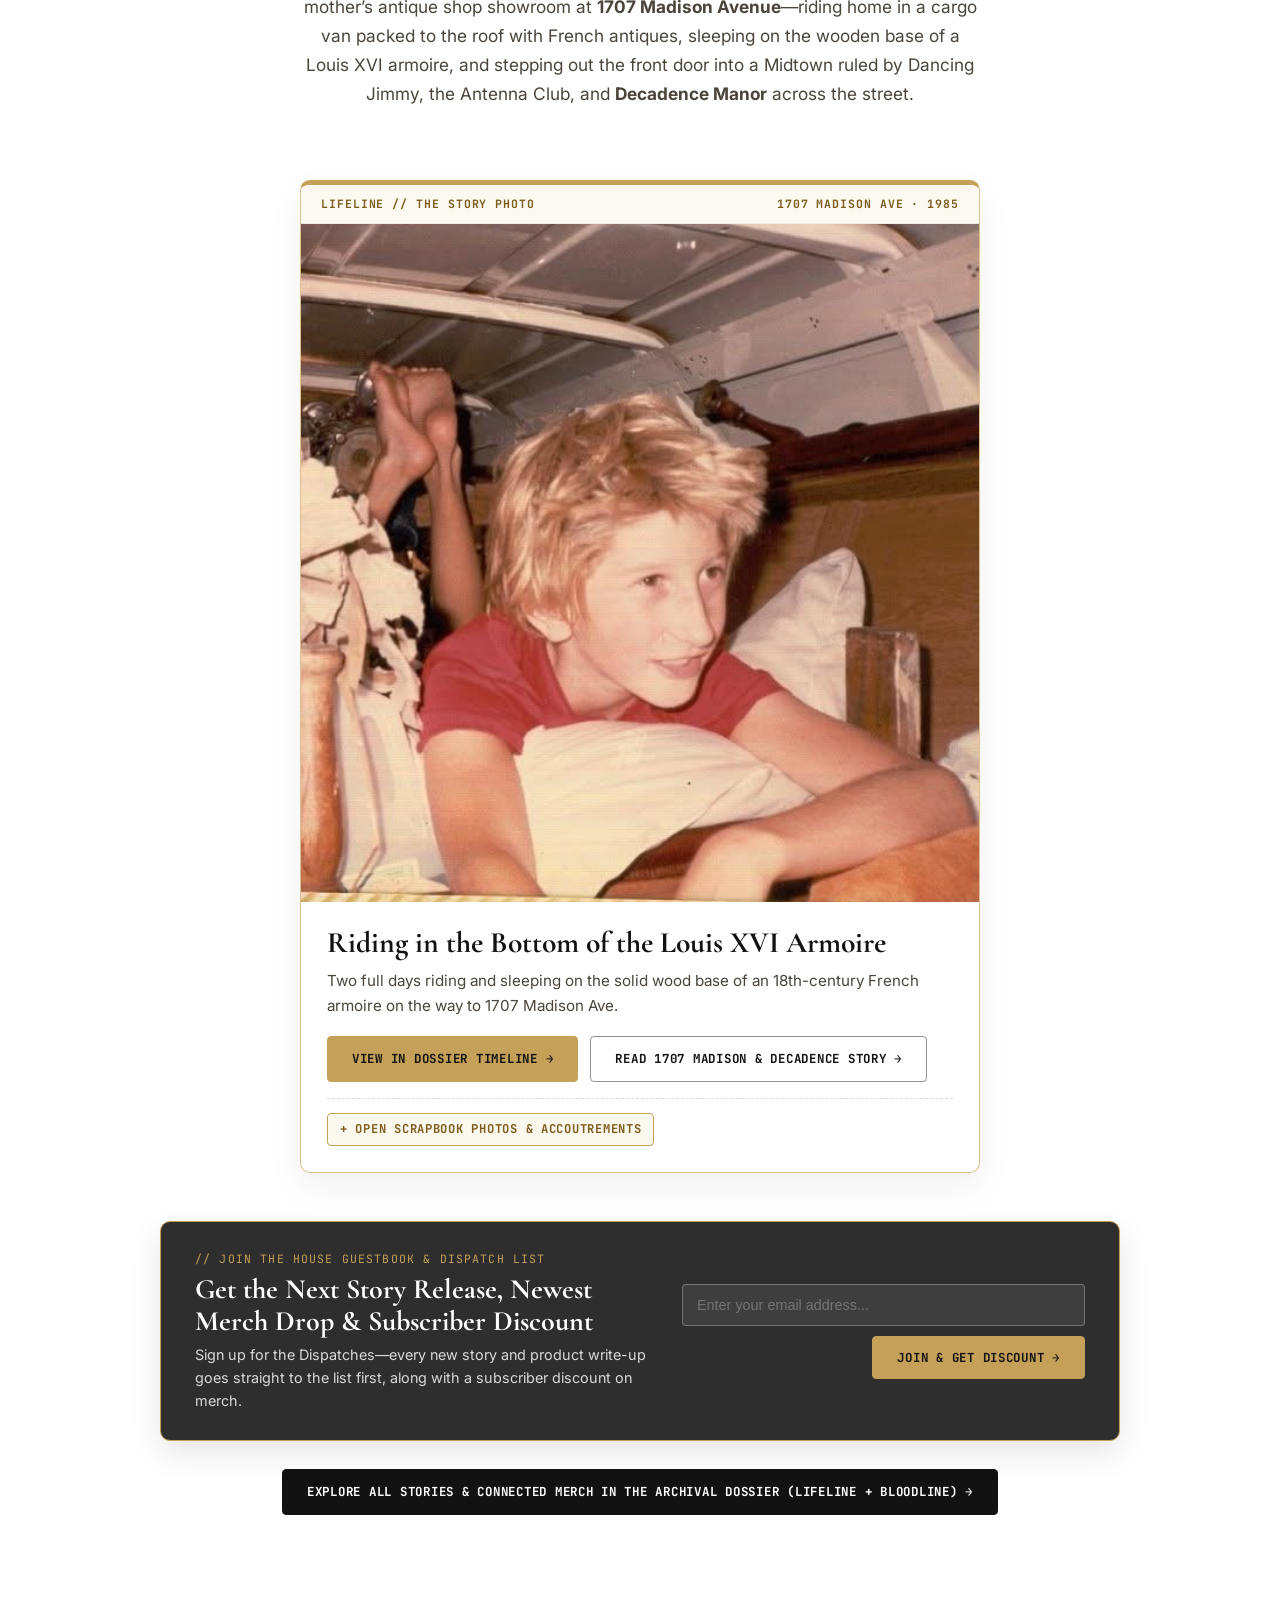
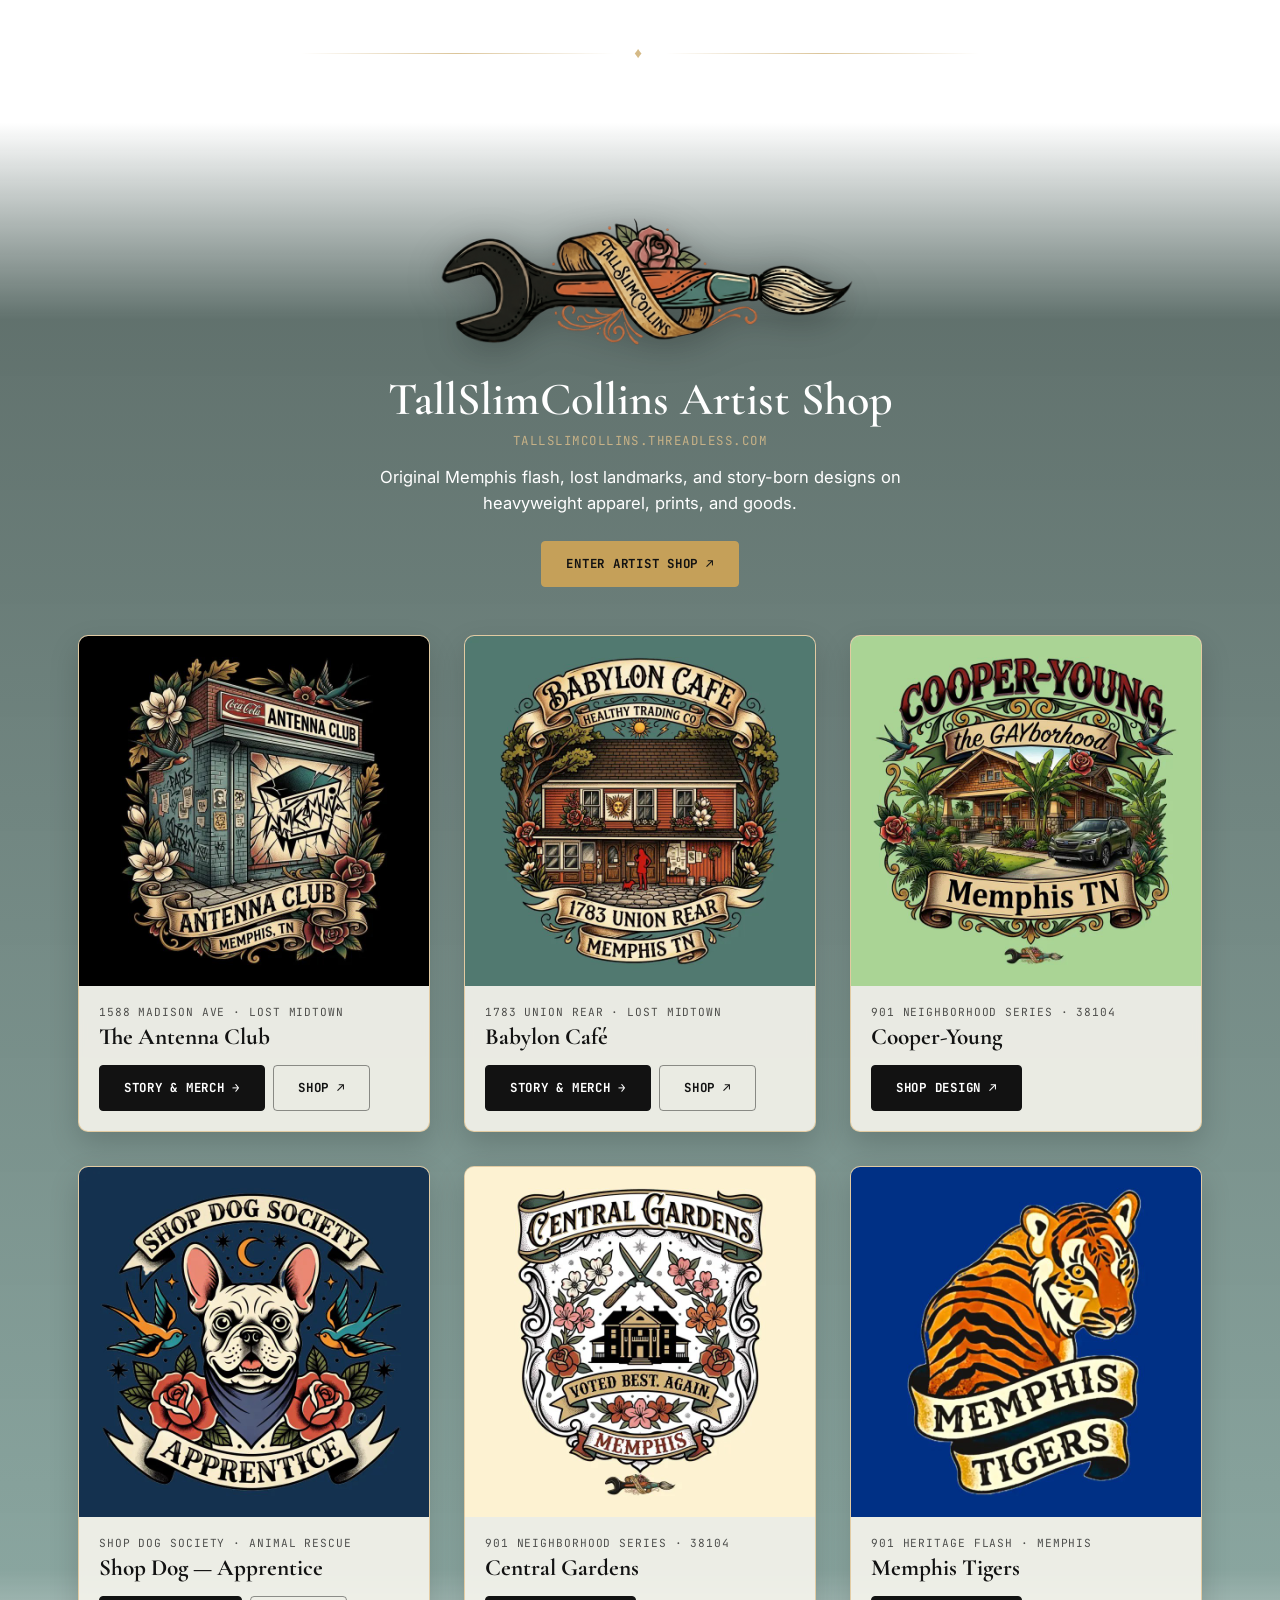
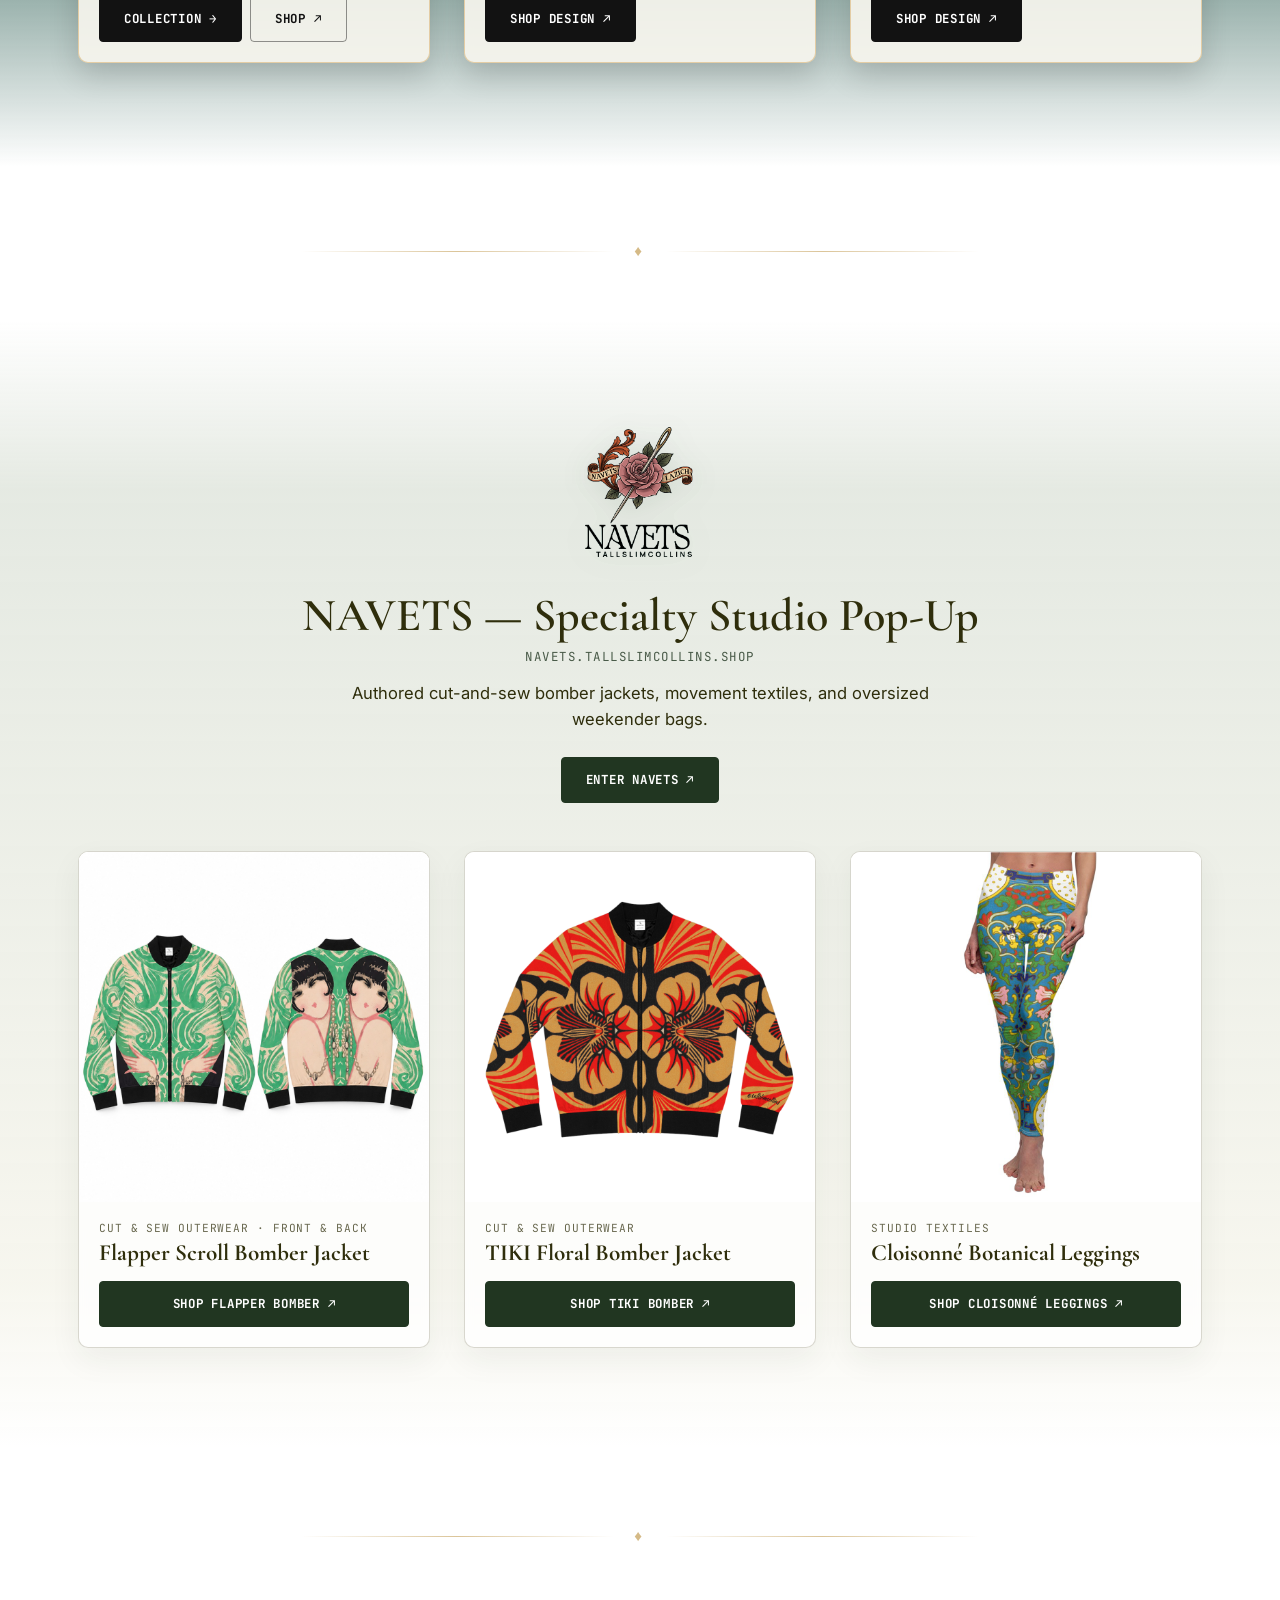
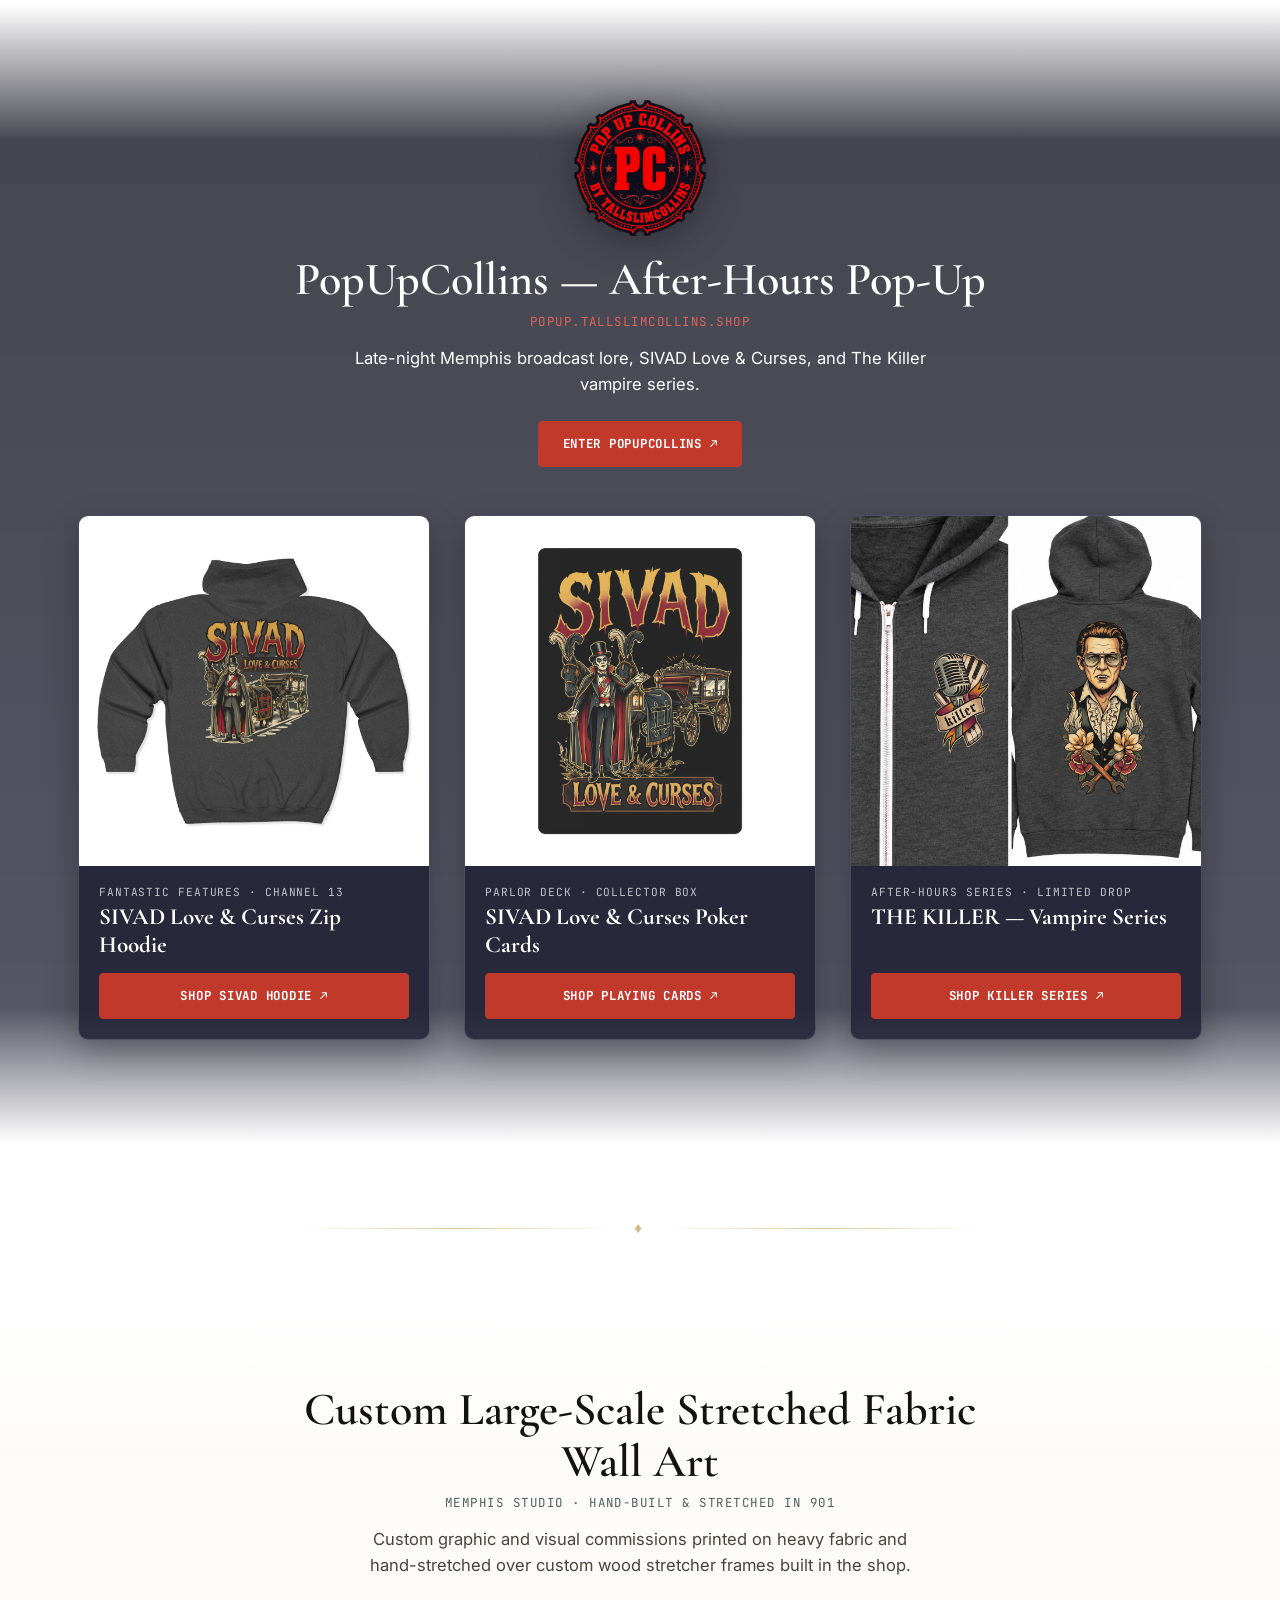
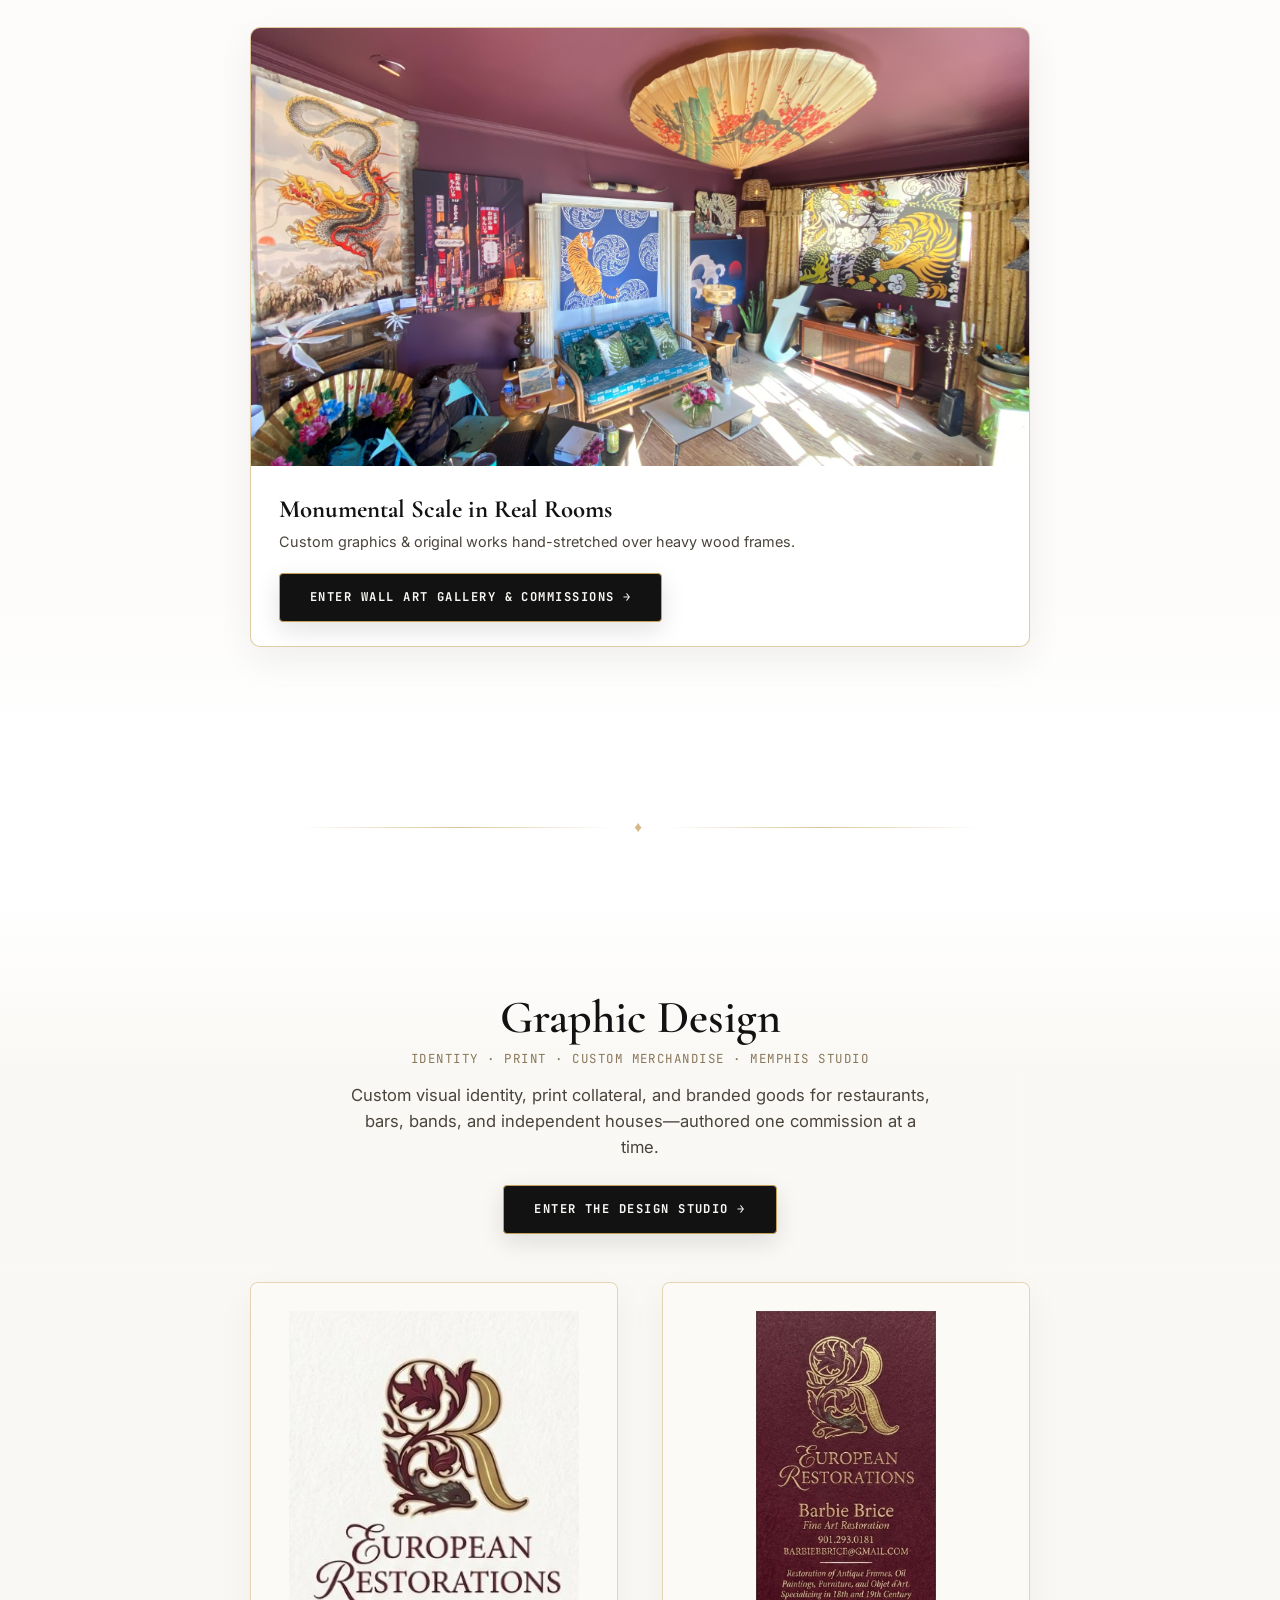
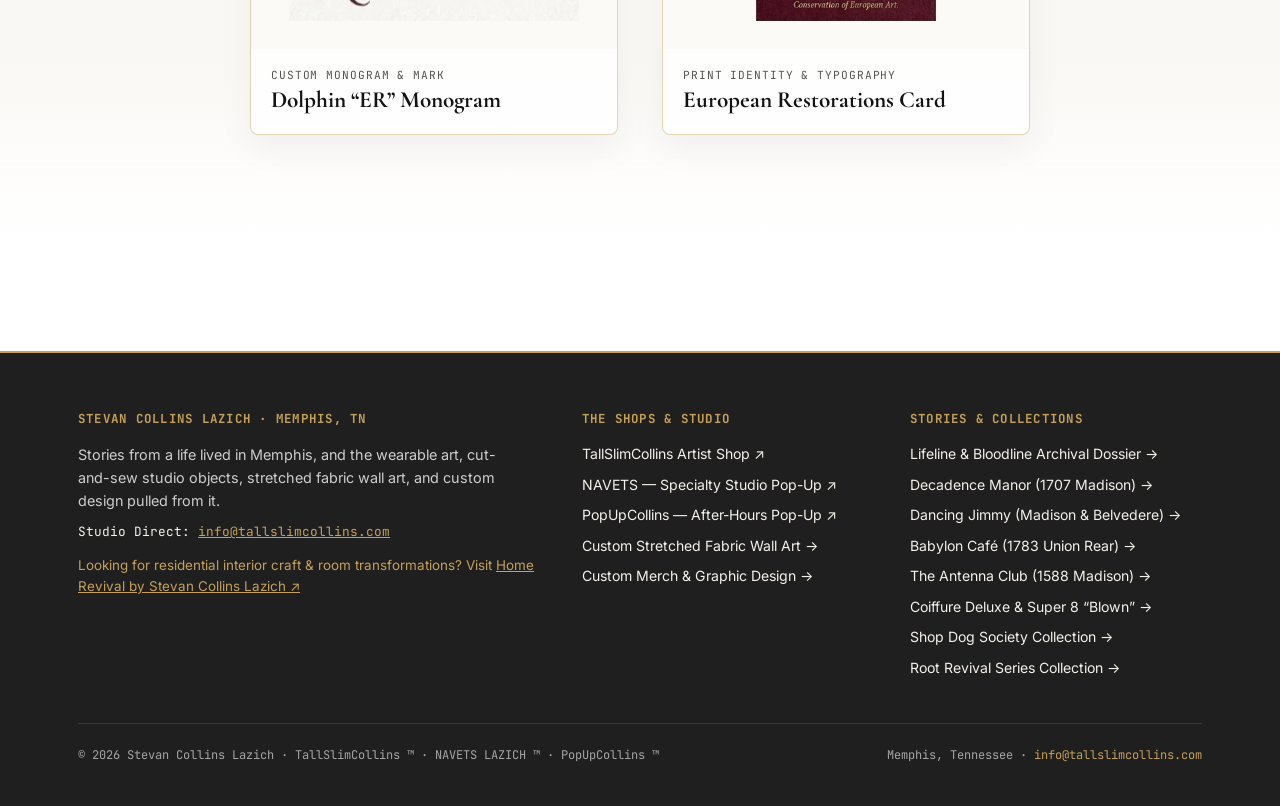
==== commit 14223066: "Update ultra-wide header banner and 1200x630 share card to read simply Tallslimcollins" ====
--- a/index.html
+++ b/index.html
@@ -13,14 +13,14 @@
   <meta property="og:url" content="https://tallslimcollins.com/">
   <meta property="og:title" content="TallSlimCollins — Stevan Collins Lazich | Memphis, TN">
   <meta property="og:description" content="Stories from a life lived in Memphis, and the wearable art, cut-and-sew studio objects, stretched fabric wall art, and custom graphic design pulled from it.">
-  <meta property="og:image" content="https://tallslimcollins.com/assets/logos/tallslimcollins-share-card-2026.jpg?v=5">
+  <meta property="og:image" content="https://tallslimcollins.com/assets/logos/tallslimcollins-share-card-2026.jpg?v=6">
   <meta property="og:image:width" content="1200">
   <meta property="og:image:height" content="630">
   <meta property="og:image:alt" content="TallSlimCollins — Stevan Collins Lazich Official Wrench & Brush Crest">
   <meta name="twitter:card" content="summary_large_image">
   <meta name="twitter:title" content="TallSlimCollins — Stevan Collins Lazich | Memphis, TN">
   <meta name="twitter:description" content="Stories from a life lived in Memphis, and the wearable art, cut-and-sew studio objects, stretched fabric wall art, and custom graphic design pulled from it.">
-  <meta name="twitter:image" content="https://tallslimcollins.com/assets/logos/tallslimcollins-share-card-2026.jpg?v=5">
+  <meta name="twitter:image" content="https://tallslimcollins.com/assets/logos/tallslimcollins-share-card-2026.jpg?v=6">
   <script type="application/ld+json">
   {
     "@context": "https://schema.org",
@@ -58,7 +58,7 @@
         "founder": { "@id": "https://tallslimcollins.com/#stevan" },
         "url": "https://tallslimcollins.com/",
         "logo": "https://tallslimcollins.com/assets/logos/tsc-circle-wrench-brush-header.png",
-        "image": "https://tallslimcollins.com/assets/logos/tallslimcollins-share-card-2026.jpg?v=5",
+        "image": "https://tallslimcollins.com/assets/logos/tallslimcollins-share-card-2026.jpg?v=6",
         "email": "info@tallslimcollins.com",
         "description": "Original Memphis wearable flash art, NAVETS cut-and-sew textiles, PopUpCollins after-hours drops, custom large-scale stretched fabric wall art, and custom graphic design & merchandise.",
         "address": {
@@ -187,74 +187,50 @@
       font-weight: 700;
     }
 
-    /* Commanding Official Sticky Header */
-    header {
+    /* Unified Scrollwork Banner Header + Bottom Menu Strip */
+    .site-masthead {
+      background: #4b6a65;
+      padding: 10px 20px 4px;
+      text-align: center;
+    }
+
+    .header-scroll-banner {
+      display: block;
+      max-width: 1020px;
+      margin: 0 auto;
+    }
+
+    .header-scroll-banner img {
+      width: 100%;
+      height: auto;
+      display: block;
+      margin: 0 auto;
+      filter: drop-shadow(0 6px 18px rgba(0, 0, 0, 0.26));
+    }
+
+    header.header-nav-strip {
       position: sticky;
       top: 0;
       z-index: 100;
-      background: linear-gradient(180deg, rgba(36, 59, 53, 0.96) 0%, rgba(81, 122, 113, 0.94) 100%);
+      background: rgba(58, 86, 80, 0.97);
       backdrop-filter: blur(10px);
+      border-top: 1px solid rgba(223, 192, 140, 0.28);
       border-bottom: 2.5px solid var(--c1-gold);
-      box-shadow: 0 8px 28px rgba(0, 0, 0, 0.18);
+      box-shadow: 0 8px 24px rgba(0, 0, 0, 0.18);
     }
 
     .nav-inner {
       display: flex;
-      justify-content: space-between;
+      justify-content: center;
       align-items: center;
-      padding: 12px 0;
-      gap: 24px;
-      flex-wrap: wrap;
-    }
-
-    .brand-logo-wrap {
-      display: flex;
-      align-items: center;
-      gap: 16px;
-    }
-
-    .brand-logo-wrap img {
-      height: 78px;
-      width: 78px;
-      object-fit: contain;
-      filter: drop-shadow(0 4px 10px rgba(0,0,0,0.32));
-      transition: transform 0.25s ease;
-    }
-
-    .brand-logo-wrap:hover img {
-      transform: scale(1.04);
-    }
-
-    .brand-title-block {
-      display: flex;
-      flex-direction: column;
-      line-height: 1.05;
-    }
-
-    .brand-title-main {
-      font-family: var(--font-display);
-      font-size: clamp(1.55rem, 2.4vw, 2.05rem);
-      font-weight: 700;
-      letter-spacing: 0.08em;
-      text-transform: uppercase;
-      color: #FFFFFF;
-      text-shadow: 0 2px 8px rgba(0,0,0,0.22);
-    }
-
-    .brand-title-sub {
-      font-family: var(--font-mono);
-      font-size: 0.68rem;
-      font-weight: 500;
-      letter-spacing: 0.14em;
-      text-transform: uppercase;
-      color: var(--c1-gold);
-      margin-top: 4px;
+      padding: 10px 0;
     }
 
     .nav-links {
       display: flex;
+      justify-content: center;
       align-items: center;
-      gap: 16px;
+      gap: 18px;
       list-style: none;
       flex-wrap: wrap;
     }
@@ -263,9 +239,9 @@
       color: #FFFFFF;
       font-size: 0.80rem;
       font-weight: 600;
-      letter-spacing: 0.04em;
+      letter-spacing: 0.05em;
       text-transform: uppercase;
-      padding: 6px 10px;
+      padding: 6px 12px;
       border-radius: 4px;
     }
 
@@ -1239,16 +1215,14 @@
     <a href="timeline-dossier.html">Open the Archival Dossier &rarr;</a>
   </div>
 
-  <!-- Commanding Official Sticky Header -->
-  <header>
+  <!-- Unified Scrollwork Banner Header + Bottom Menu Strip -->
+  <div class="site-masthead" id="top">
+    <a href="#top" class="header-scroll-banner">
+      <img src="assets/logos/tsc-scrollwork-header-studio.jpg" alt="Tallslimcollins Studio — Ornate Wrench, Paintbrush &amp; Scrollwork Header">
+    </a>
+  </div>
+  <header class="header-nav-strip">
     <div class="container nav-inner">
-      <a href="#top" class="brand-logo-wrap">
-        <img src="assets/logos/tsc-circle-wrench-brush-header.png" alt="TallSlimCollins Official Wrench &amp; Brush Seal">
-        <div class="brand-title-block">
-          <span class="brand-title-main">TallSlimCollins</span>
-          <span class="brand-title-sub">Stevan Collins Lazich · Memphis, TN</span>
-        </div>
-      </a>
       <nav>
         <ul class="nav-links">
           <li><a href="#hero-release">Latest Release</a></li>
@@ -1263,14 +1237,7 @@
     </div>
   </header>
 
-  <main id="top">
-
-    <!-- ===================================================================
-         TOP STUDIO SCROLLWORK MARQUEE BANNER
-         =================================================================== -->
-    <div class="studio-marquee-banner">
-      <img src="assets/logos/tsc-scrollwork-header-studio.jpg" alt="Tallslimcollins Studio — Ornate Wrench, Paintbrush &amp; Scrollwork Marquee Banner">
-    </div>
+  <main>
 
     <!-- ===================================================================
          HERO: 1. FEATURED DESIGN (DECADENCE MANOR) -> 2. FEATURED STORY -> 3. BLONDE CARGO VAN PHOTO
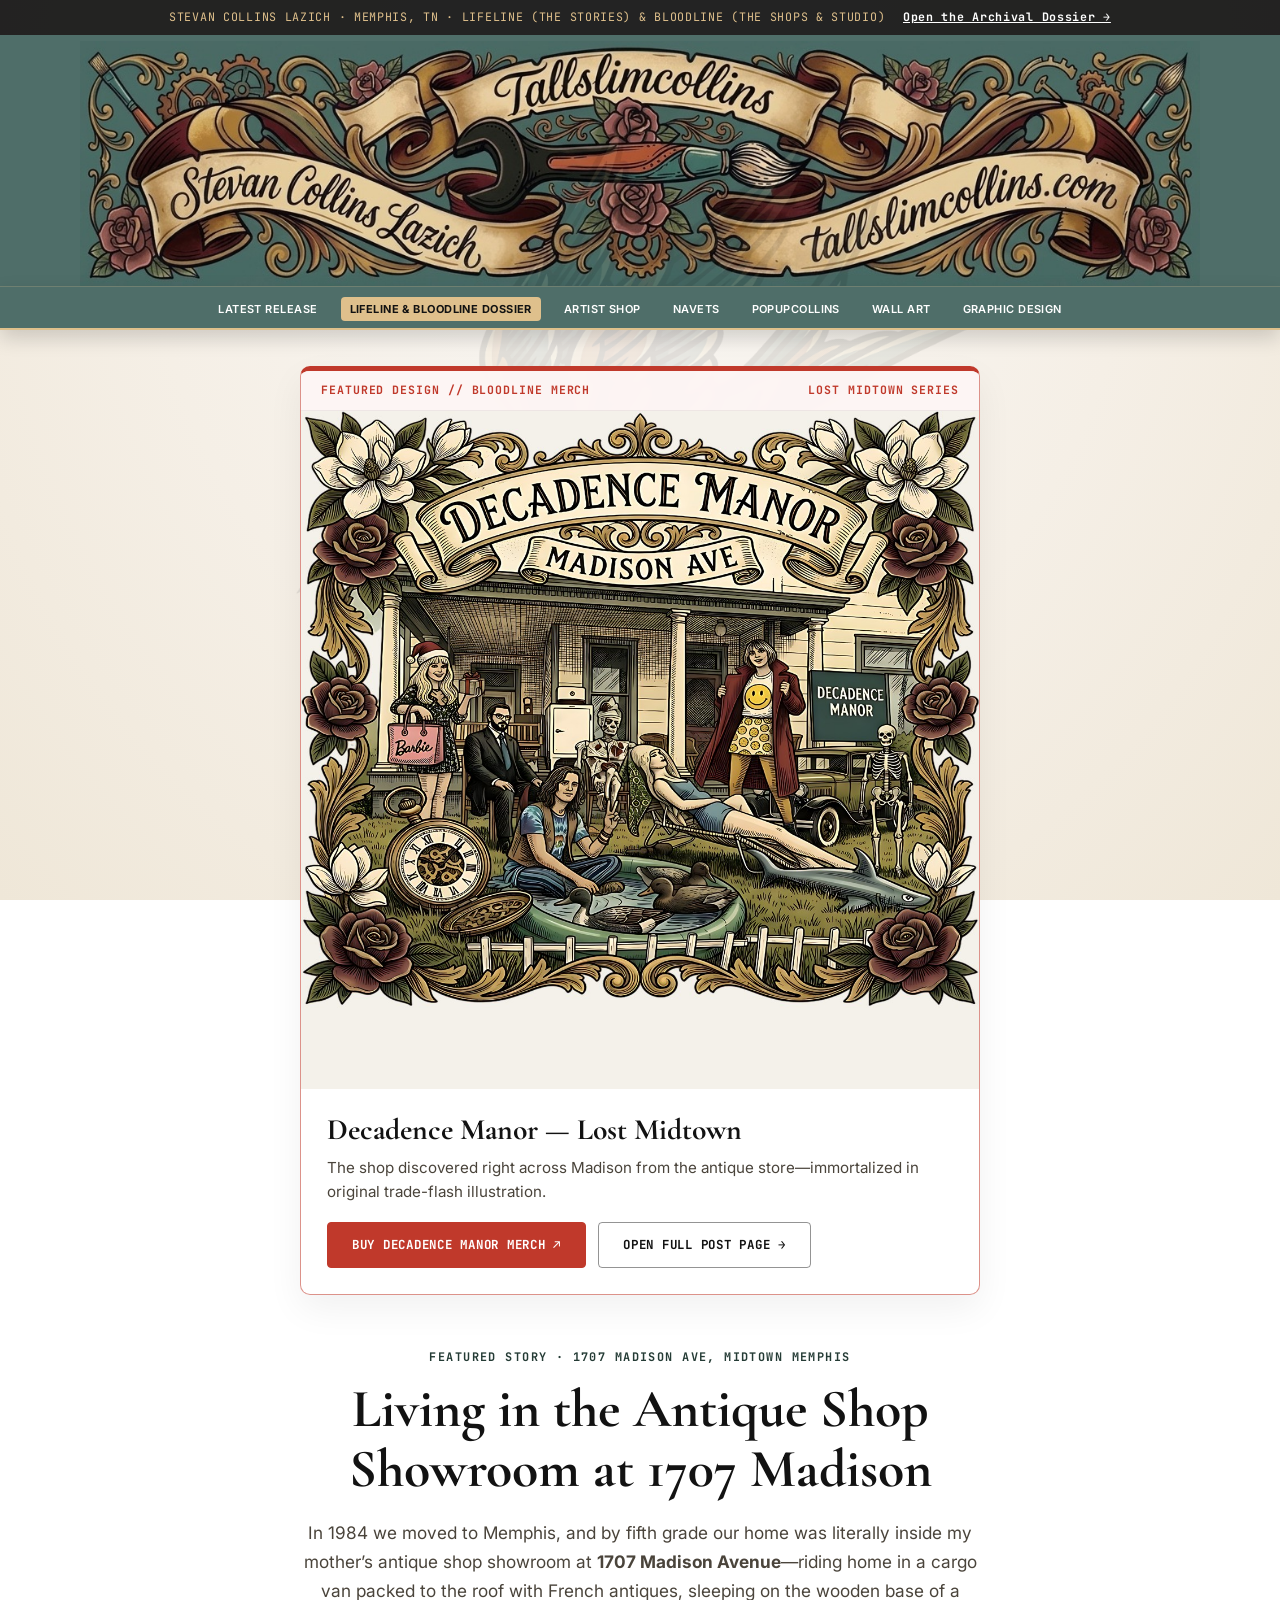
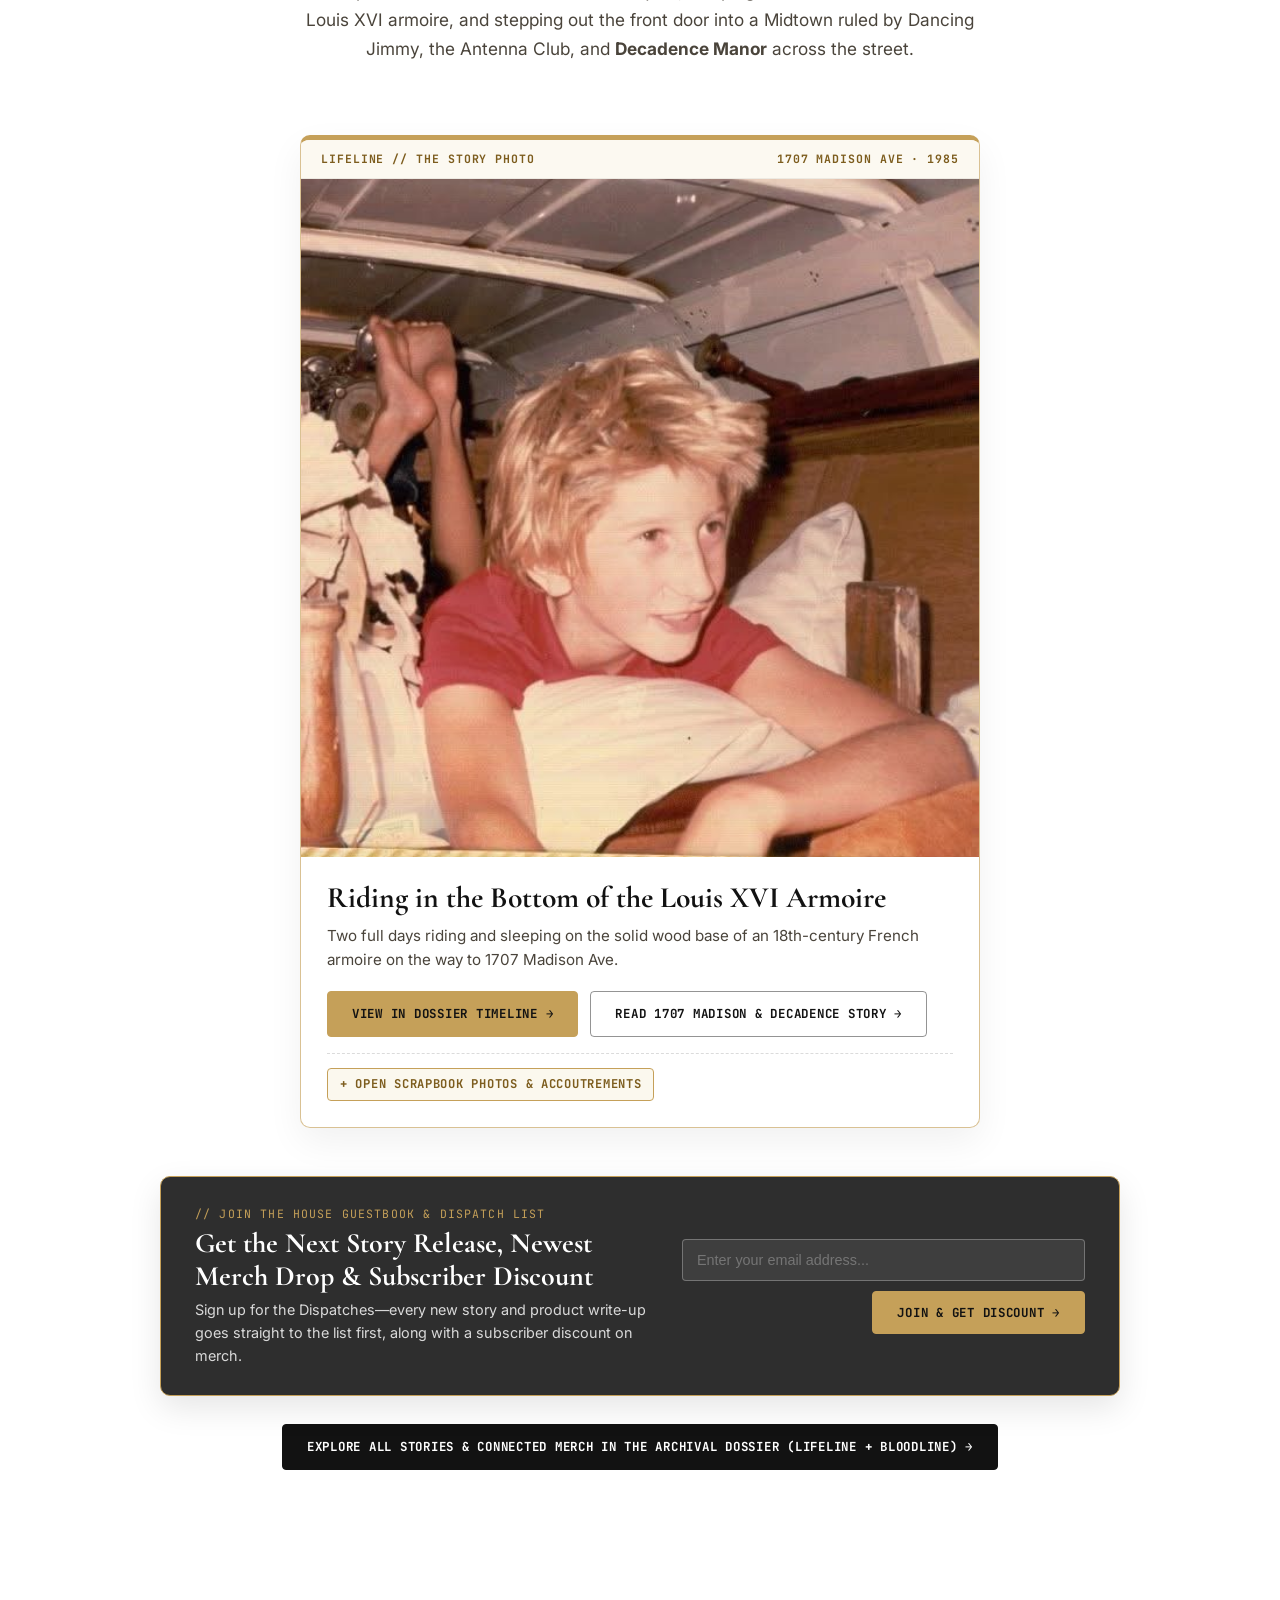
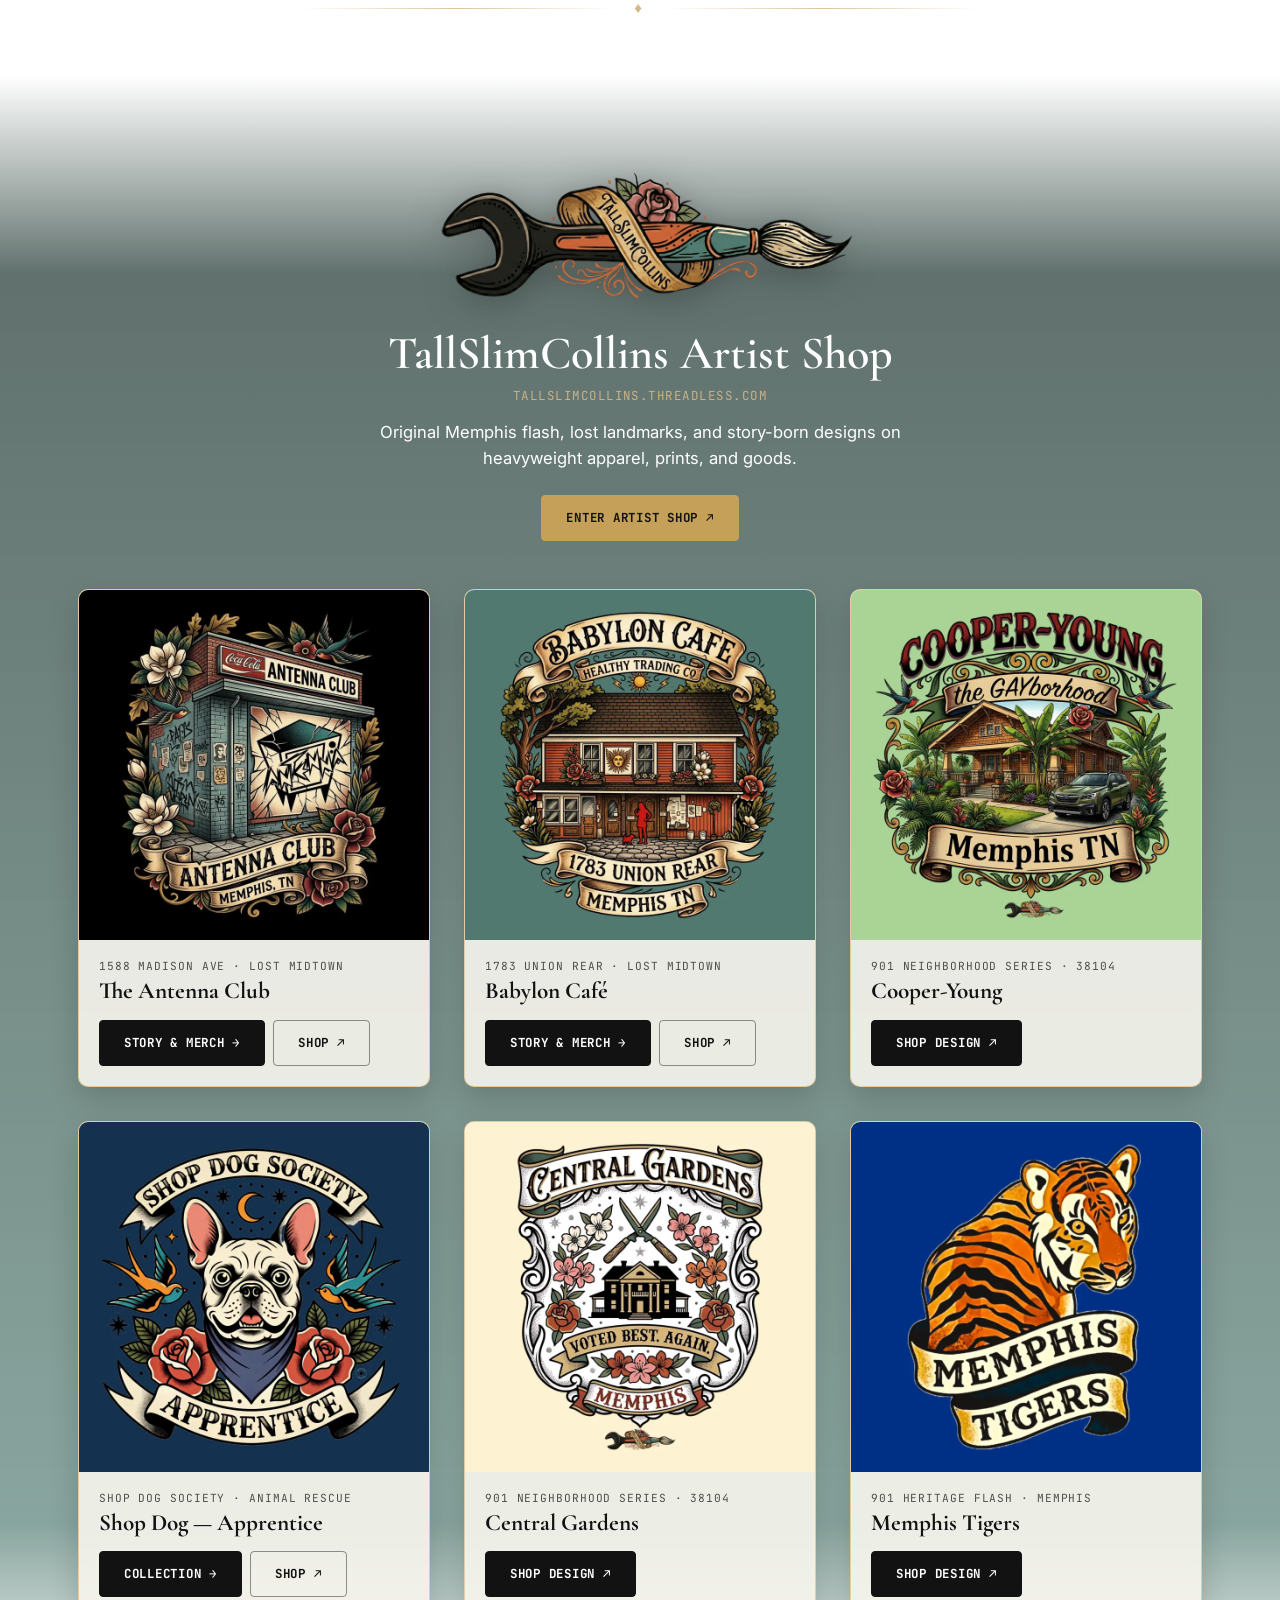
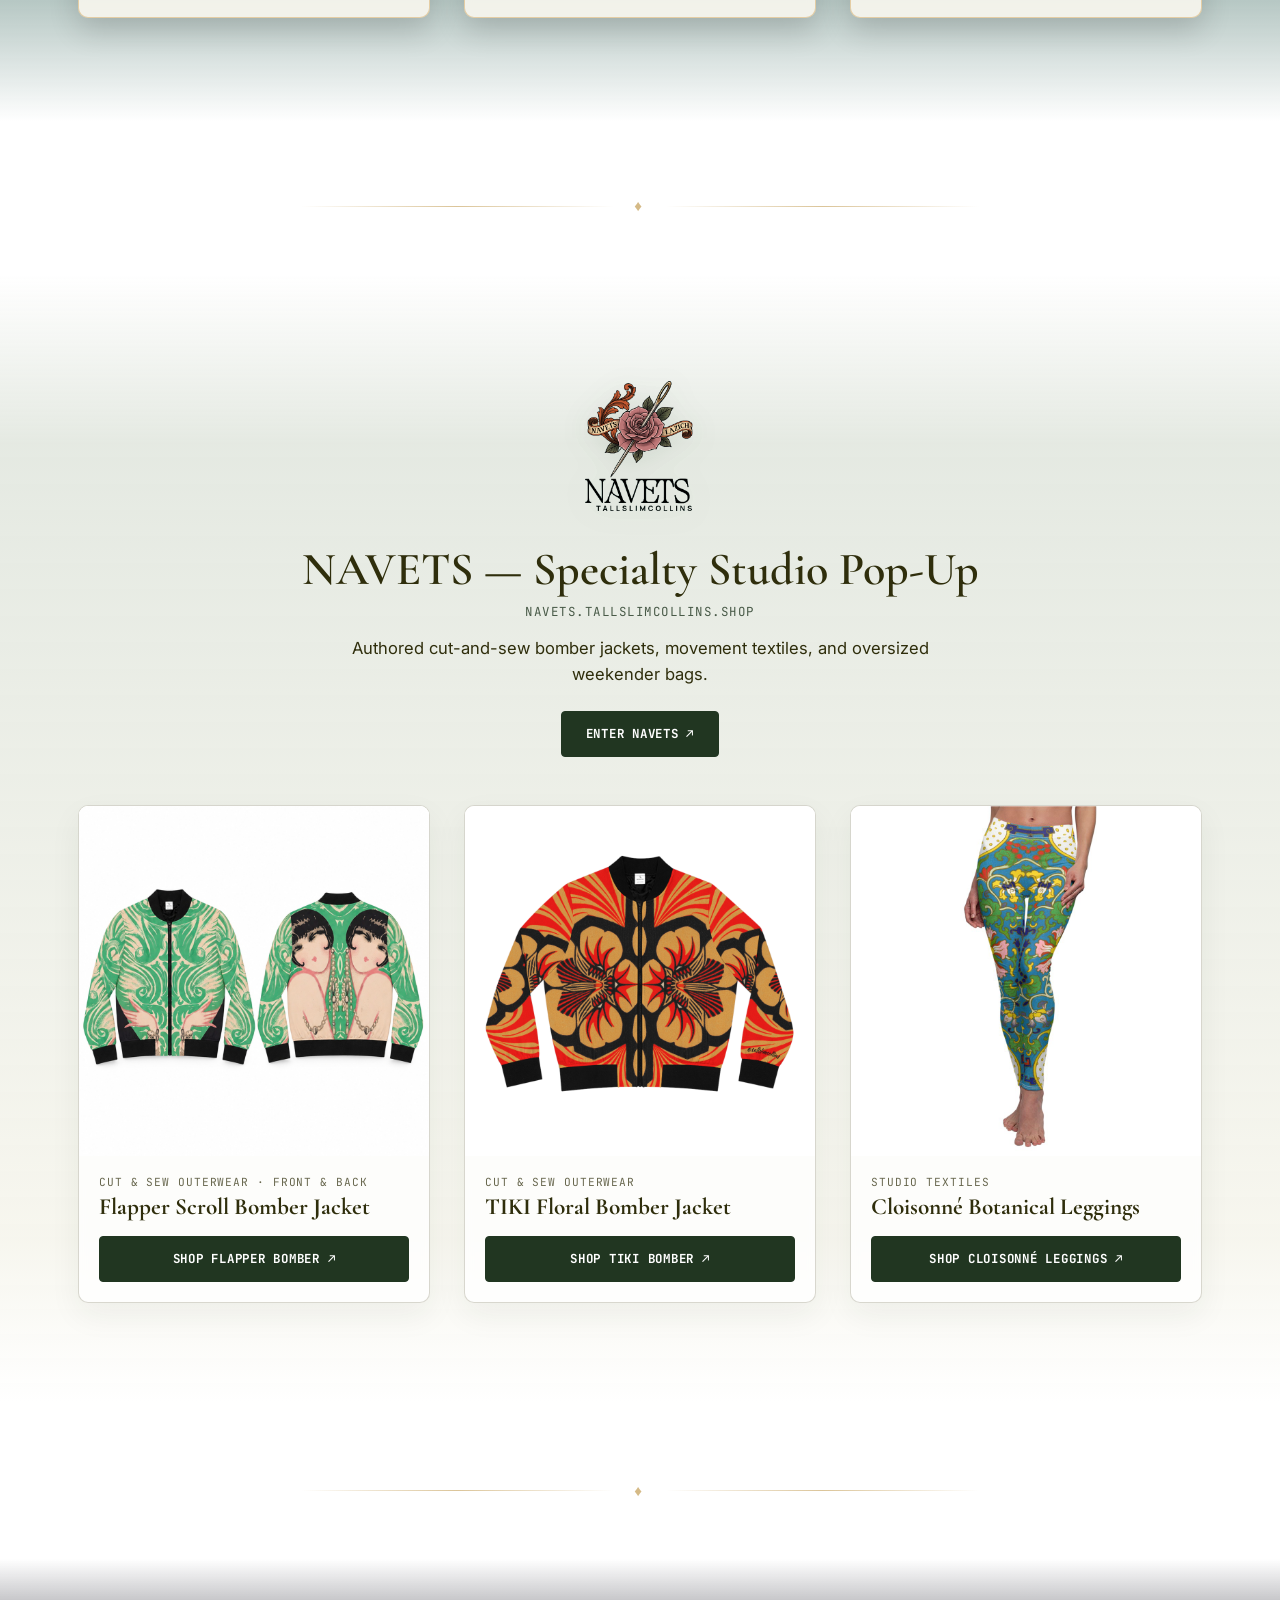
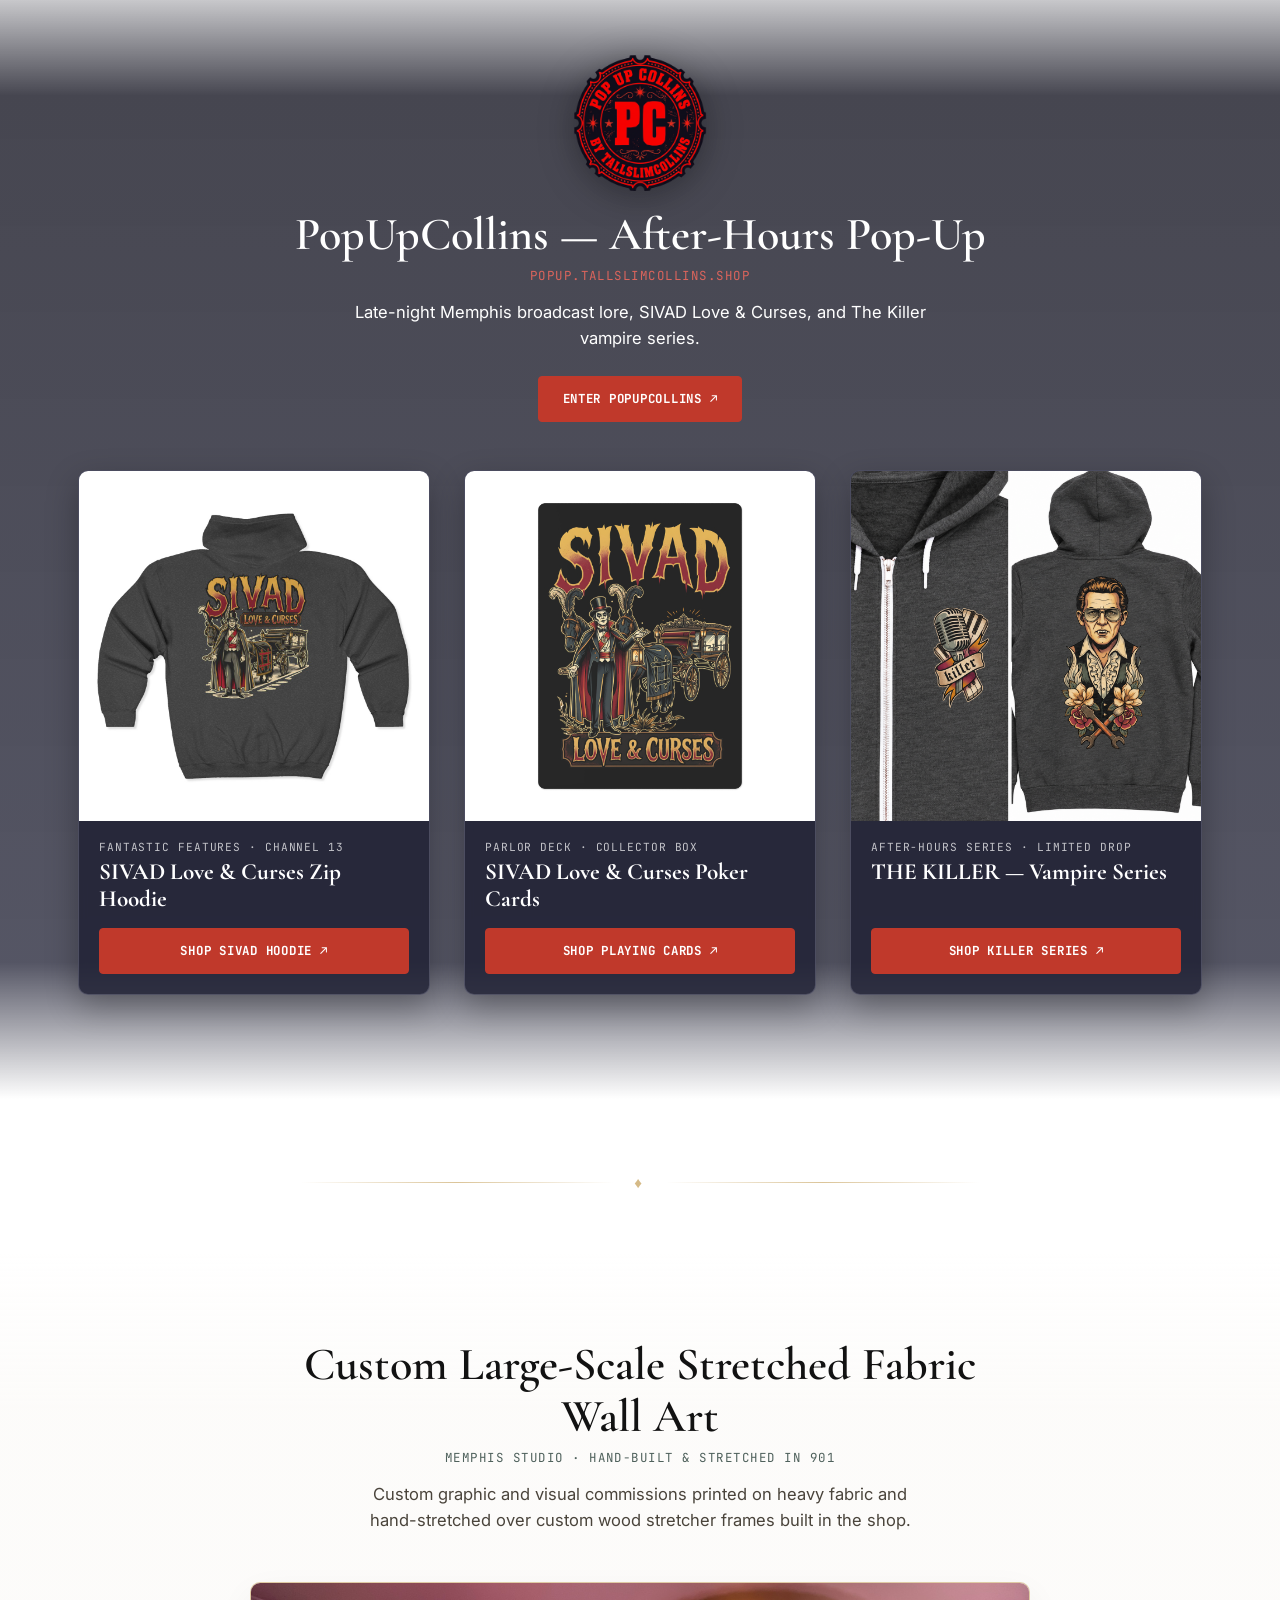
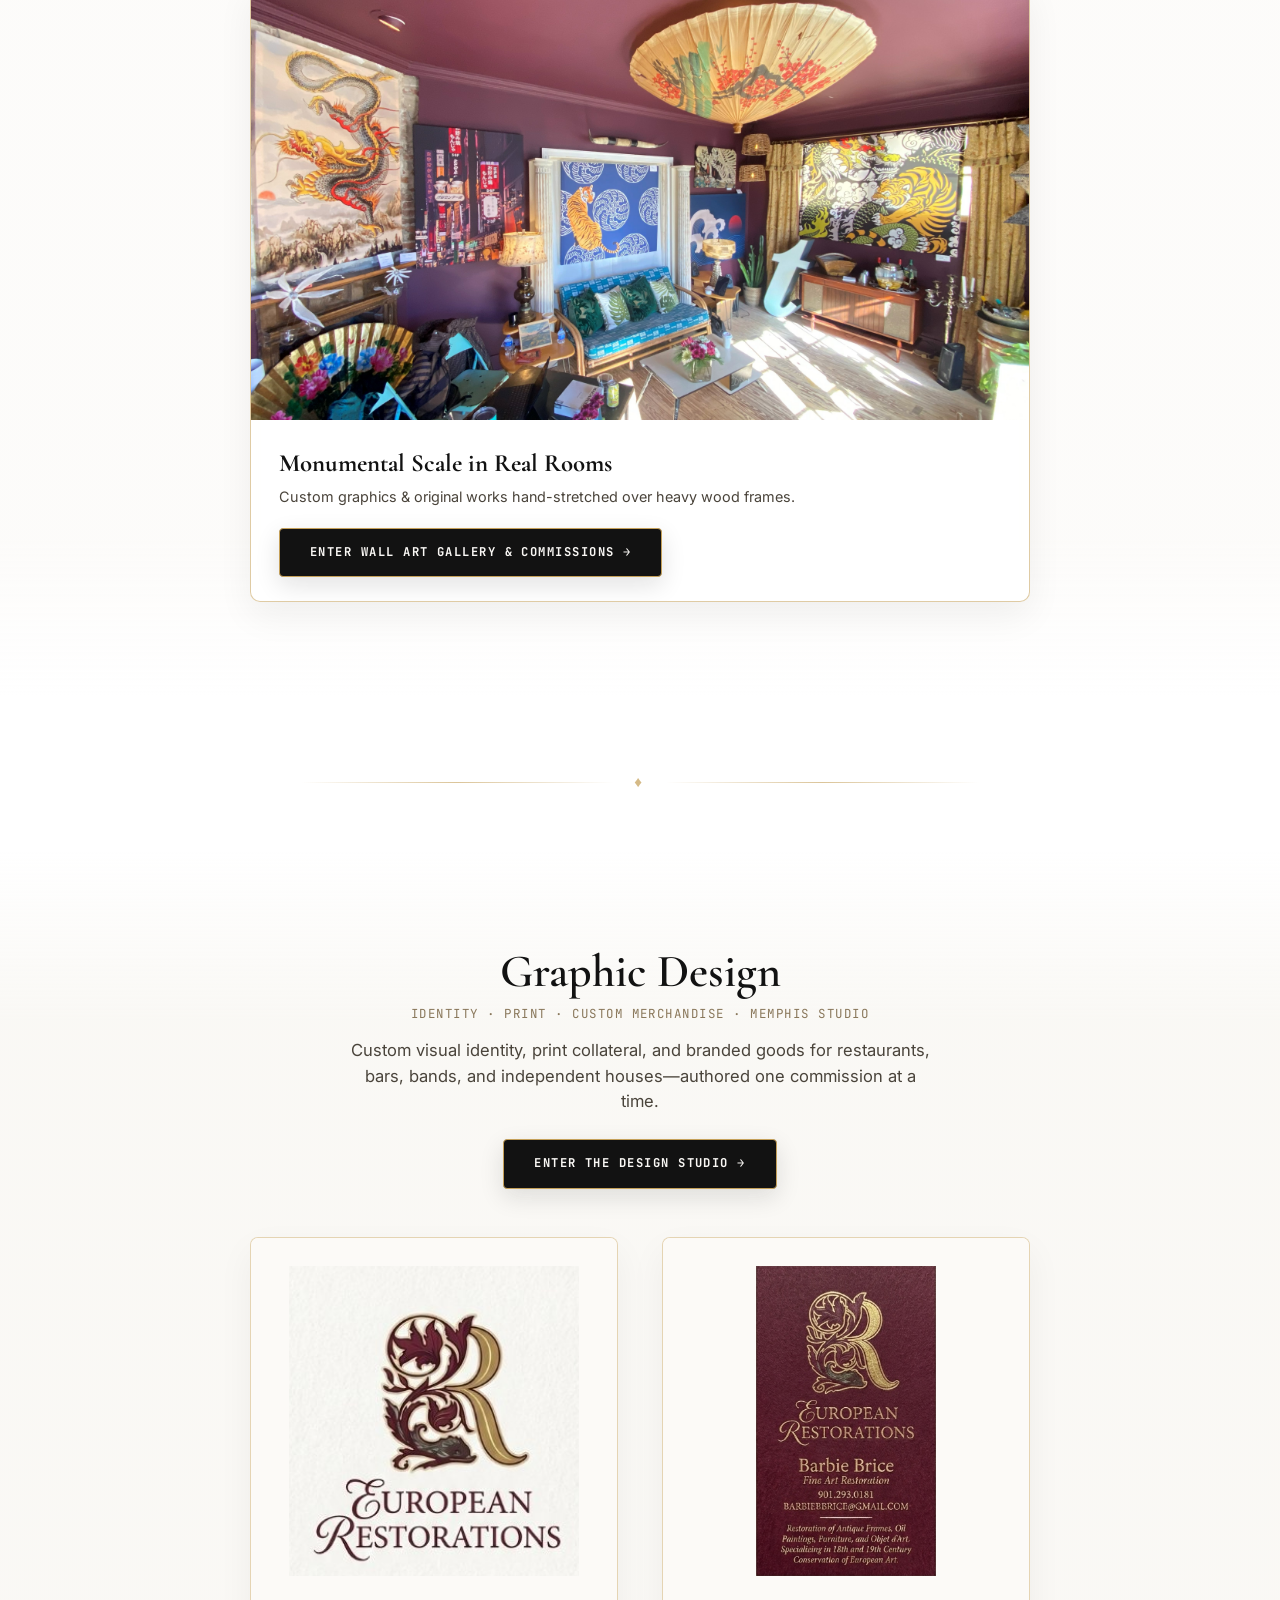
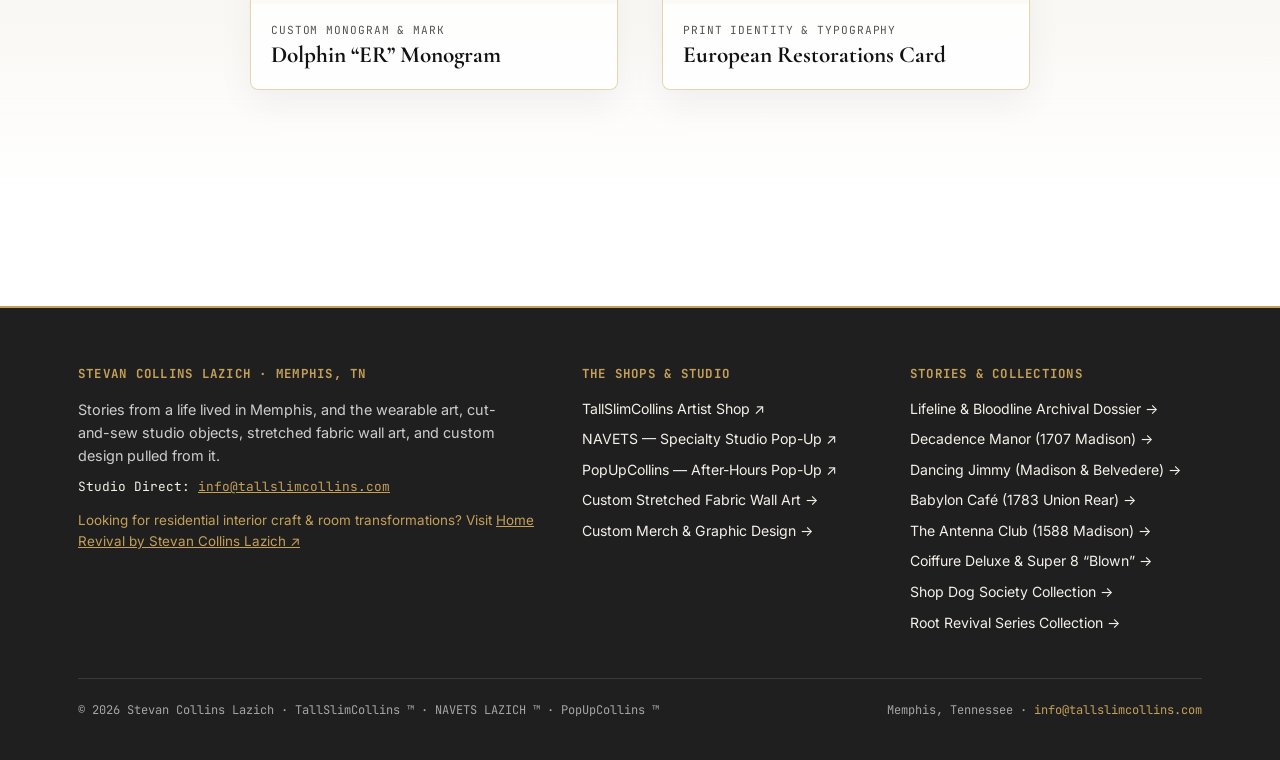
==== commit c8f45872: "Keep 1:1 un-squished header proportions, seamless background match, and single-line menu bar" ====
--- a/index.html
+++ b/index.html
@@ -1,4 +1,4 @@
-﻿<!DOCTYPE html>
+<!DOCTYPE html>
 <html lang="en">
 <head>
   <meta charset="UTF-8">
@@ -187,16 +187,16 @@
       font-weight: 700;
     }
 
-    /* Unified Scrollwork Banner Header + Bottom Menu Strip */
+    /* Unified Scrollwork Banner Header + Single-Line Bottom Menu Strip */
     .site-masthead {
-      background: #4b6a65;
-      padding: 10px 20px 4px;
+      background: #4F6E69;
+      padding: 6px 16px 0;
       text-align: center;
     }
 
     .header-scroll-banner {
       display: block;
-      max-width: 1020px;
+      max-width: 1120px;
       margin: 0 auto;
     }
 
@@ -205,44 +205,44 @@
       height: auto;
       display: block;
       margin: 0 auto;
-      filter: drop-shadow(0 6px 18px rgba(0, 0, 0, 0.26));
     }
 
     header.header-nav-strip {
       position: sticky;
       top: 0;
       z-index: 100;
-      background: rgba(58, 86, 80, 0.97);
-      backdrop-filter: blur(10px);
-      border-top: 1px solid rgba(223, 192, 140, 0.28);
+      background: #4F6E69;
+      border-top: 1px solid rgba(223, 192, 140, 0.22);
       border-bottom: 2.5px solid var(--c1-gold);
-      box-shadow: 0 8px 24px rgba(0, 0, 0, 0.18);
+      box-shadow: 0 8px 20px rgba(0, 0, 0, 0.16);
     }
 
     .nav-inner {
       display: flex;
       justify-content: center;
       align-items: center;
-      padding: 10px 0;
+      padding: 8px 0;
     }
 
     .nav-links {
       display: flex;
       justify-content: center;
       align-items: center;
-      gap: 18px;
+      gap: clamp(6px, 1.1vw, 15px);
       list-style: none;
-      flex-wrap: wrap;
+      flex-wrap: nowrap;
+      white-space: nowrap;
     }
 
     .nav-links a {
       color: #FFFFFF;
-      font-size: 0.80rem;
+      font-size: clamp(0.66rem, 0.86vw, 0.78rem);
       font-weight: 600;
-      letter-spacing: 0.05em;
+      letter-spacing: 0.04em;
       text-transform: uppercase;
-      padding: 6px 12px;
+      padding: 5px 9px;
       border-radius: 4px;
+      white-space: nowrap;
     }
 
     .nav-links a:hover {
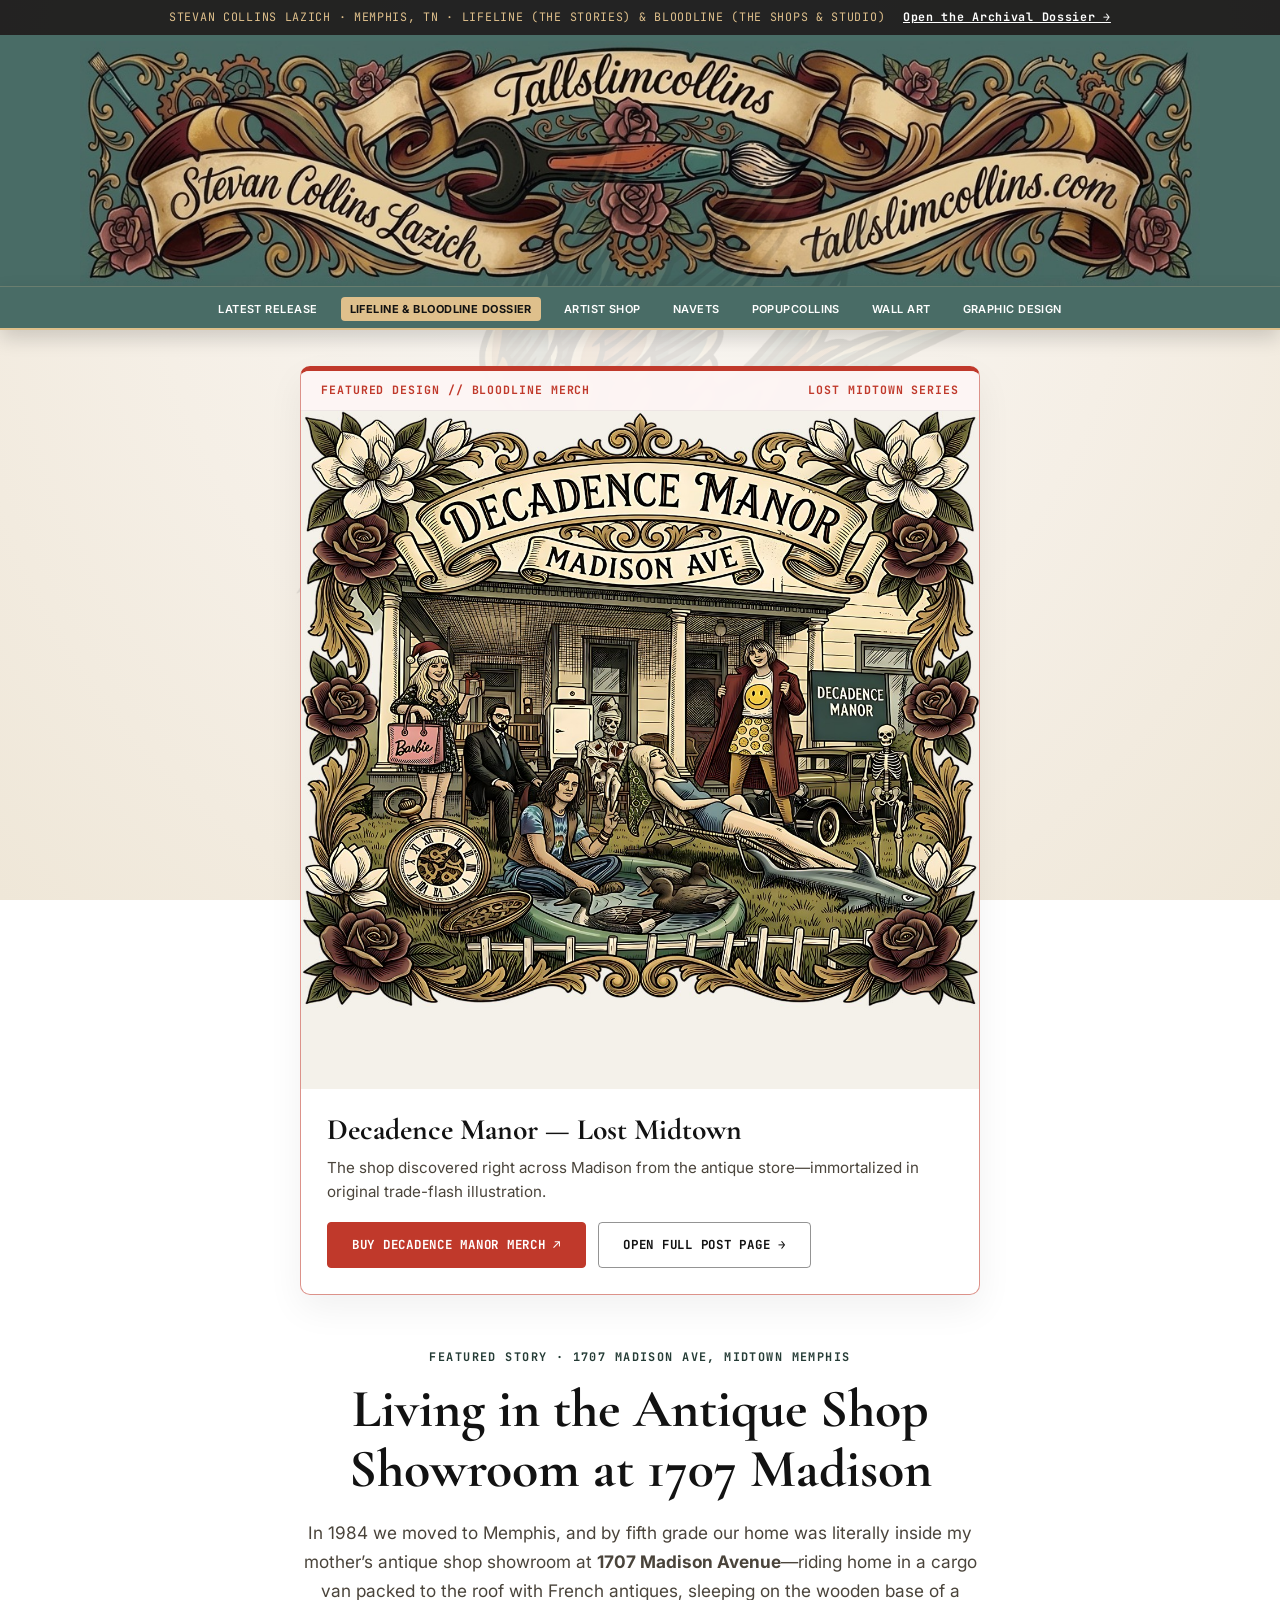
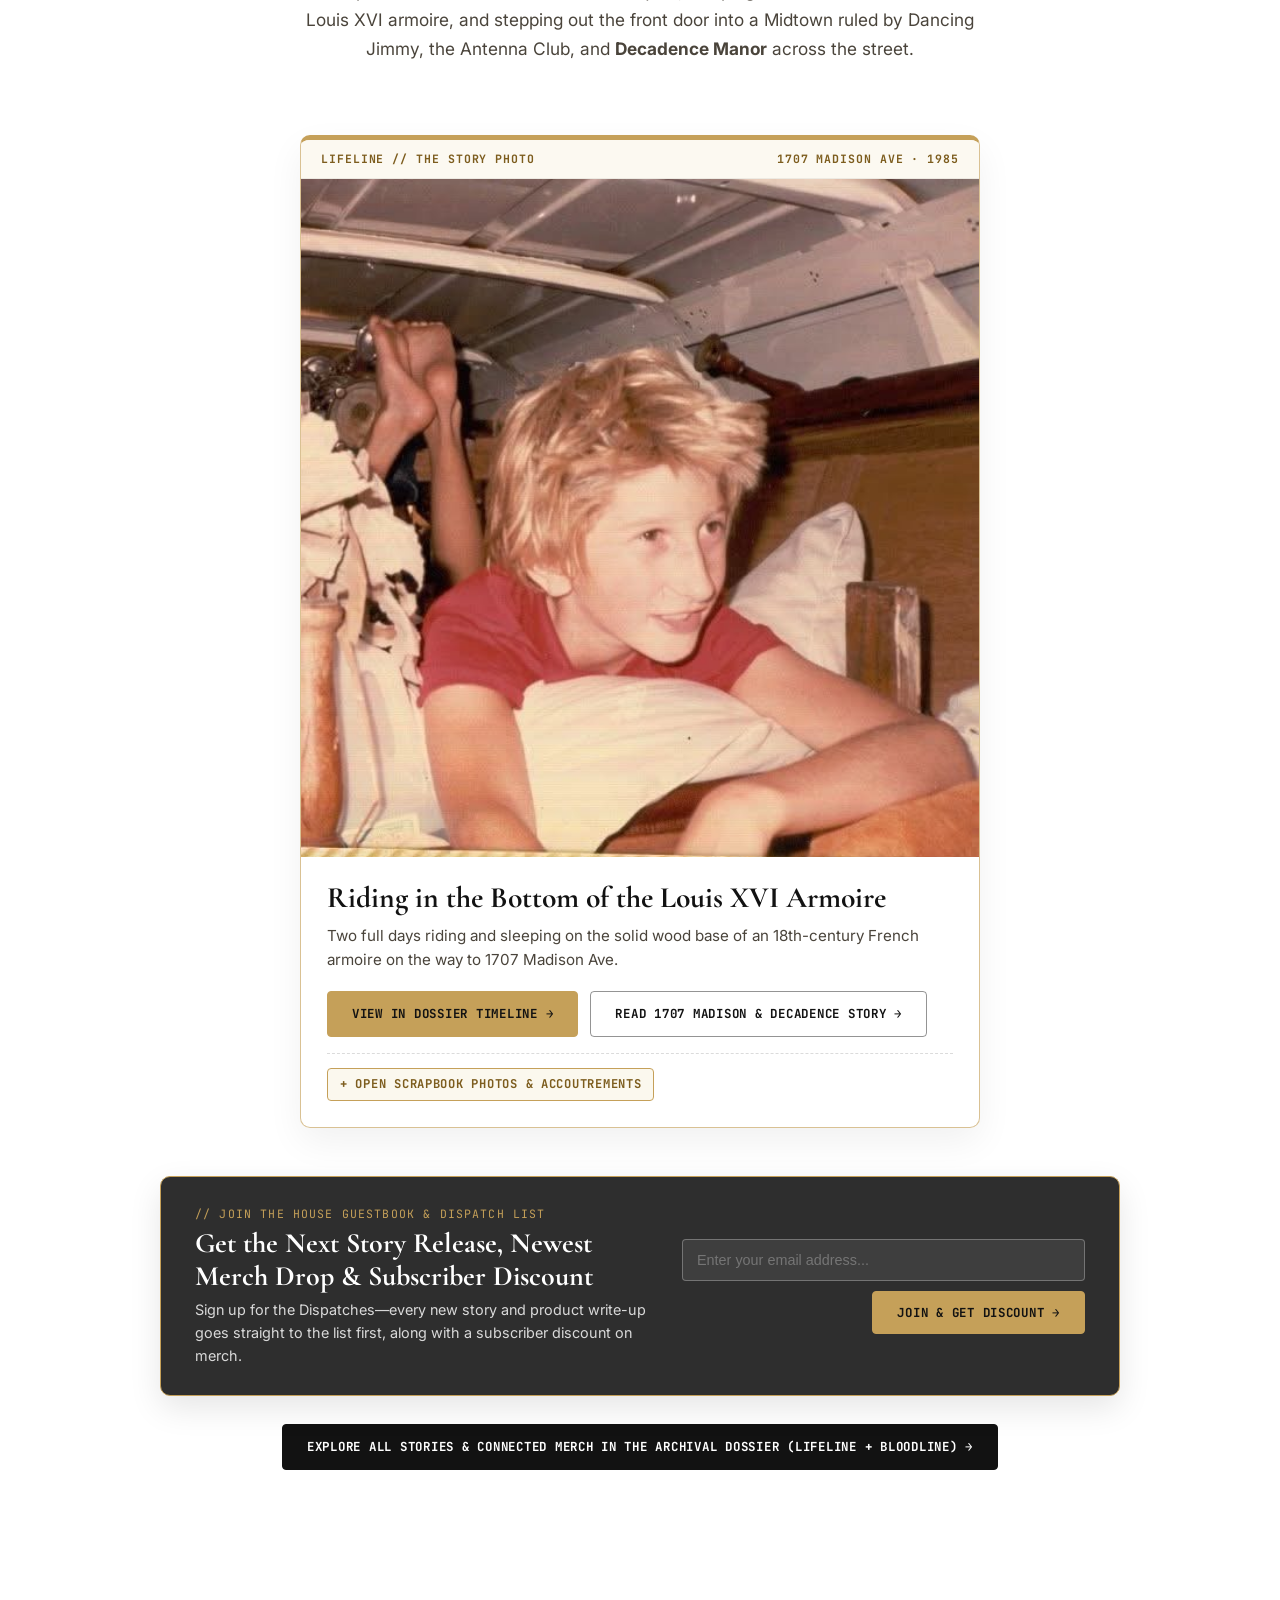
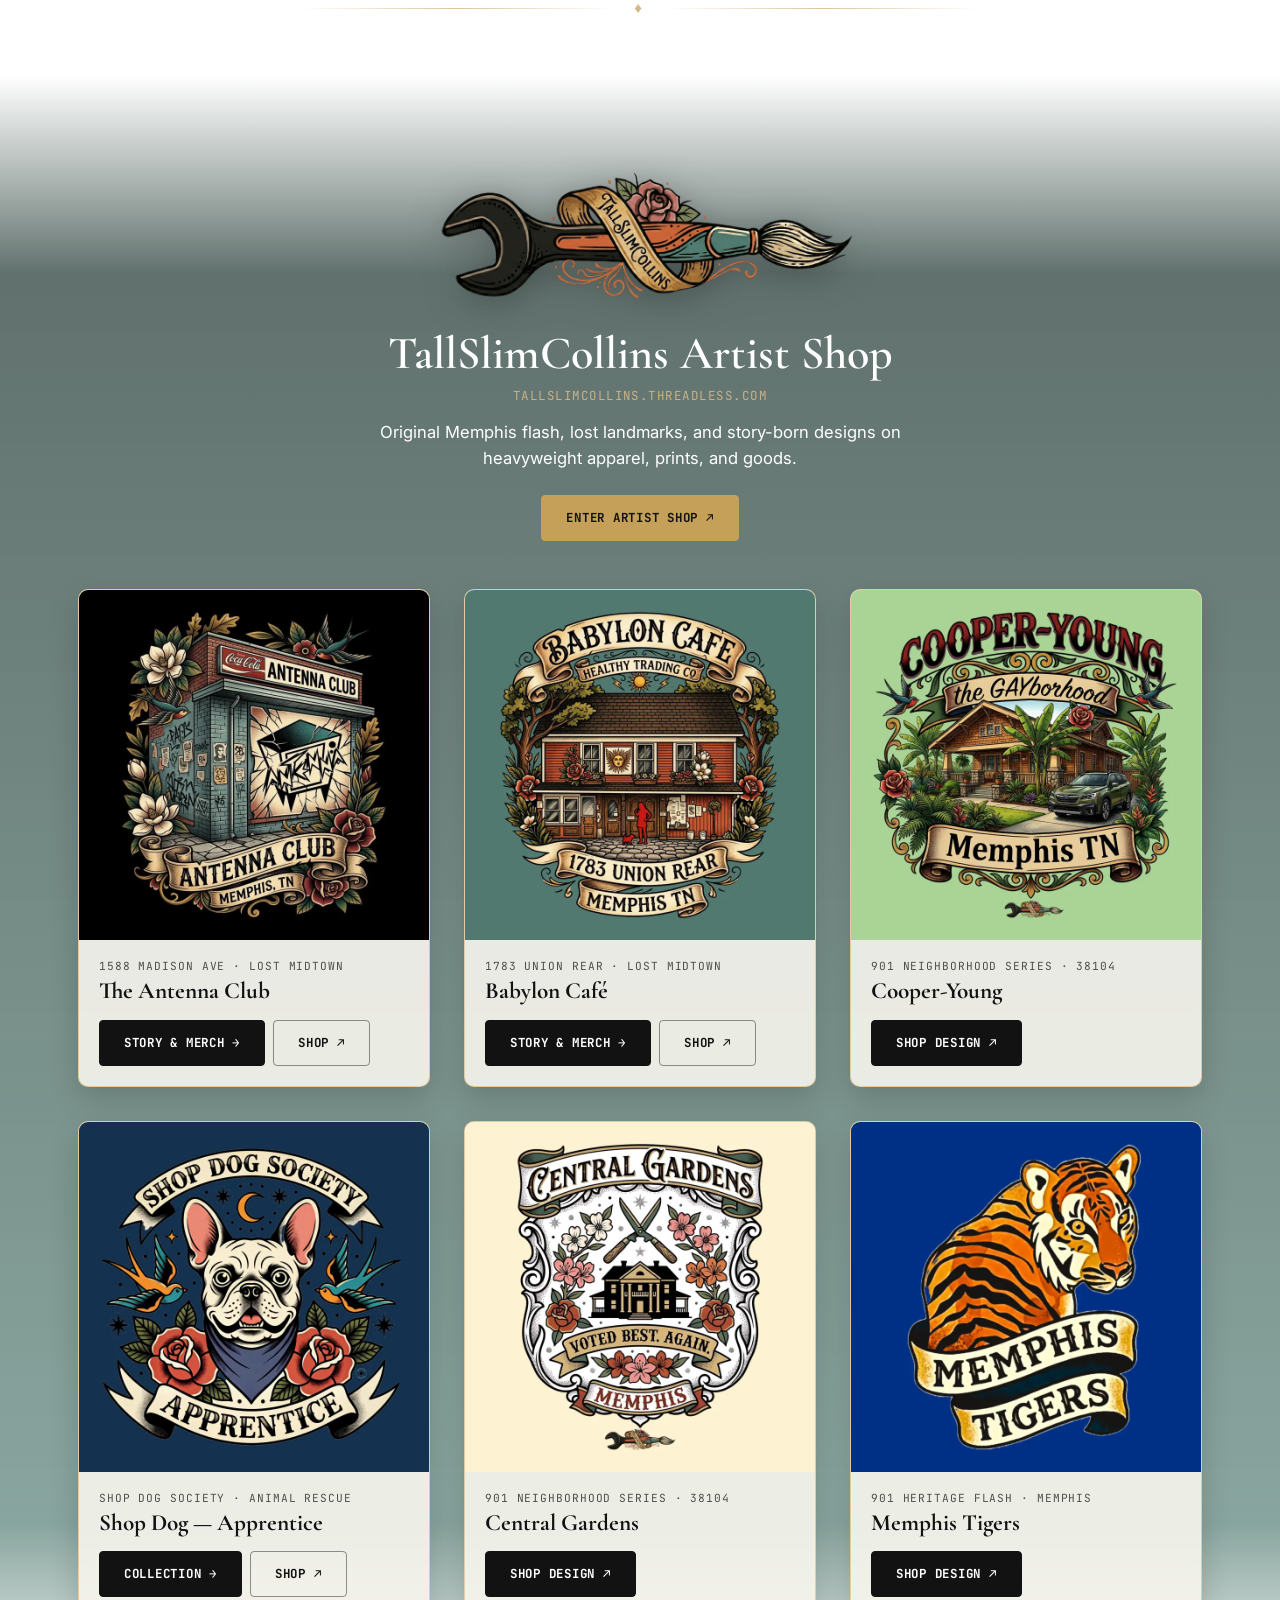
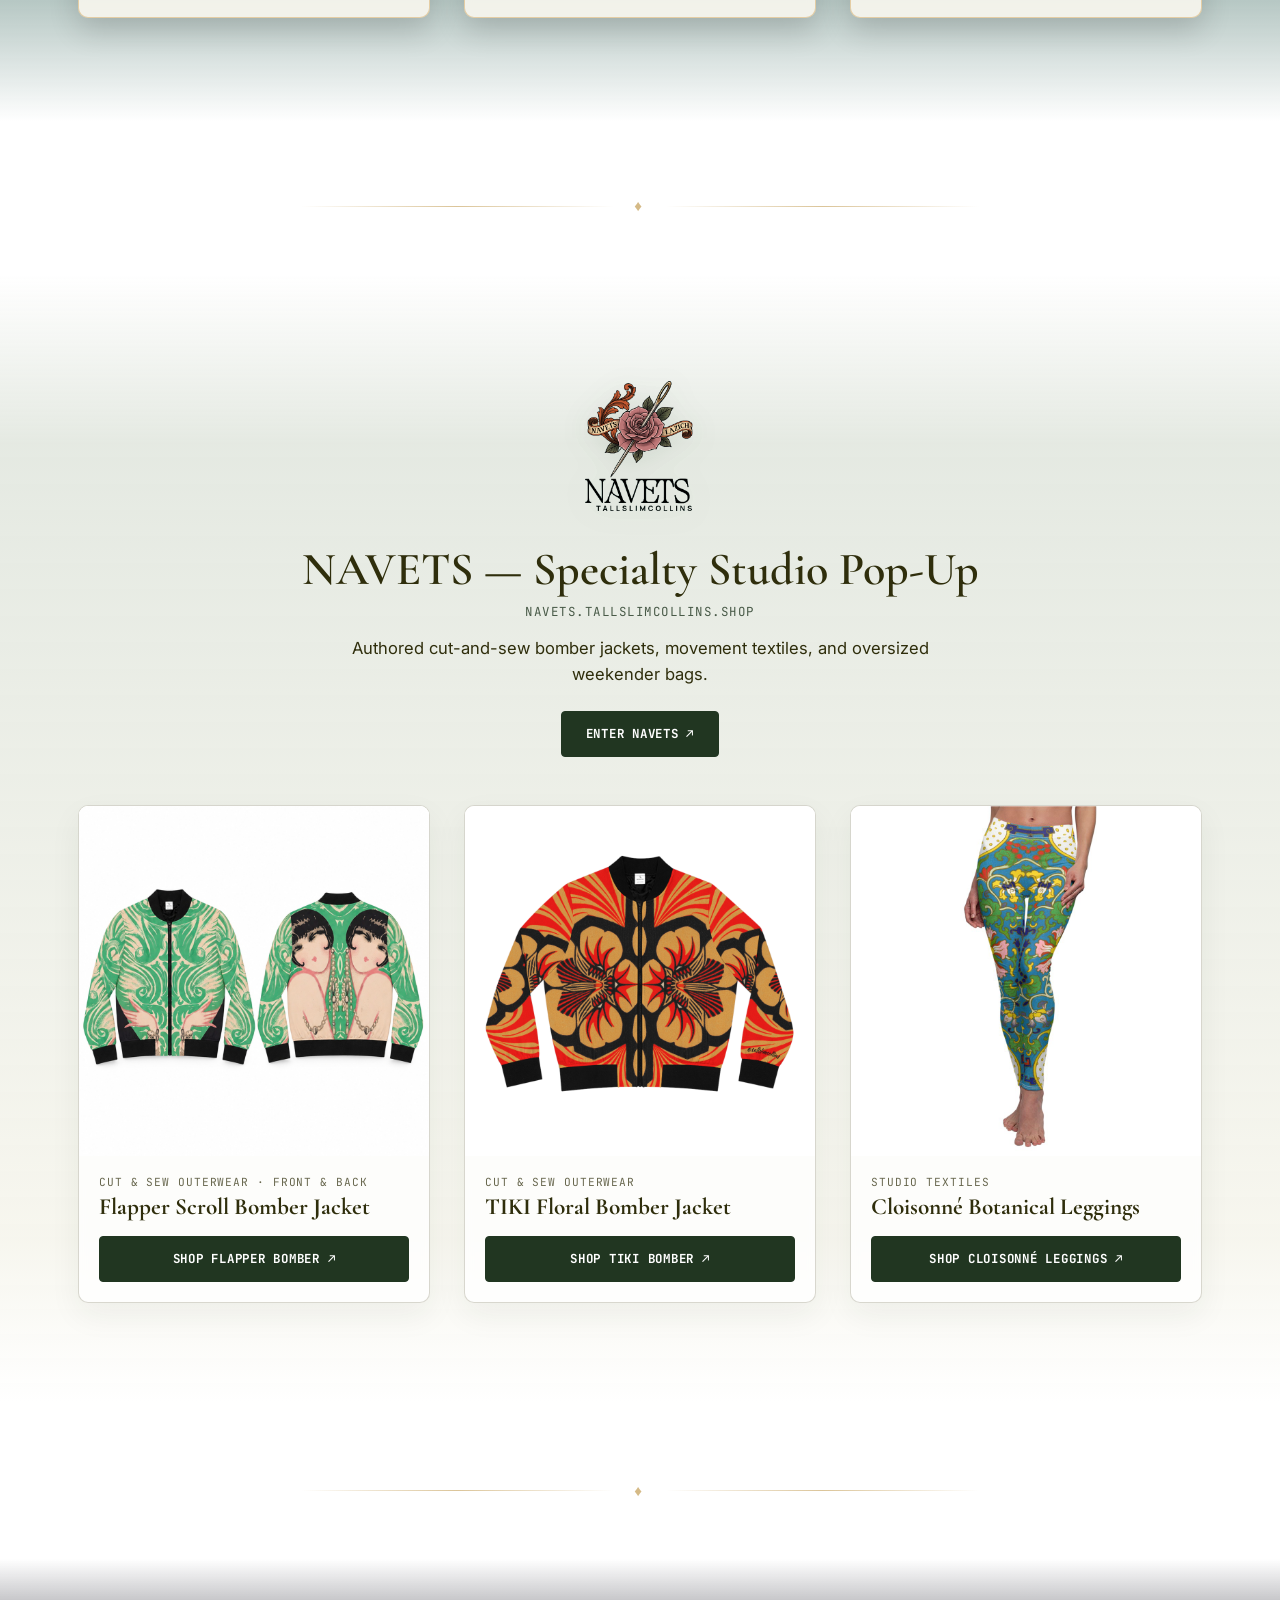
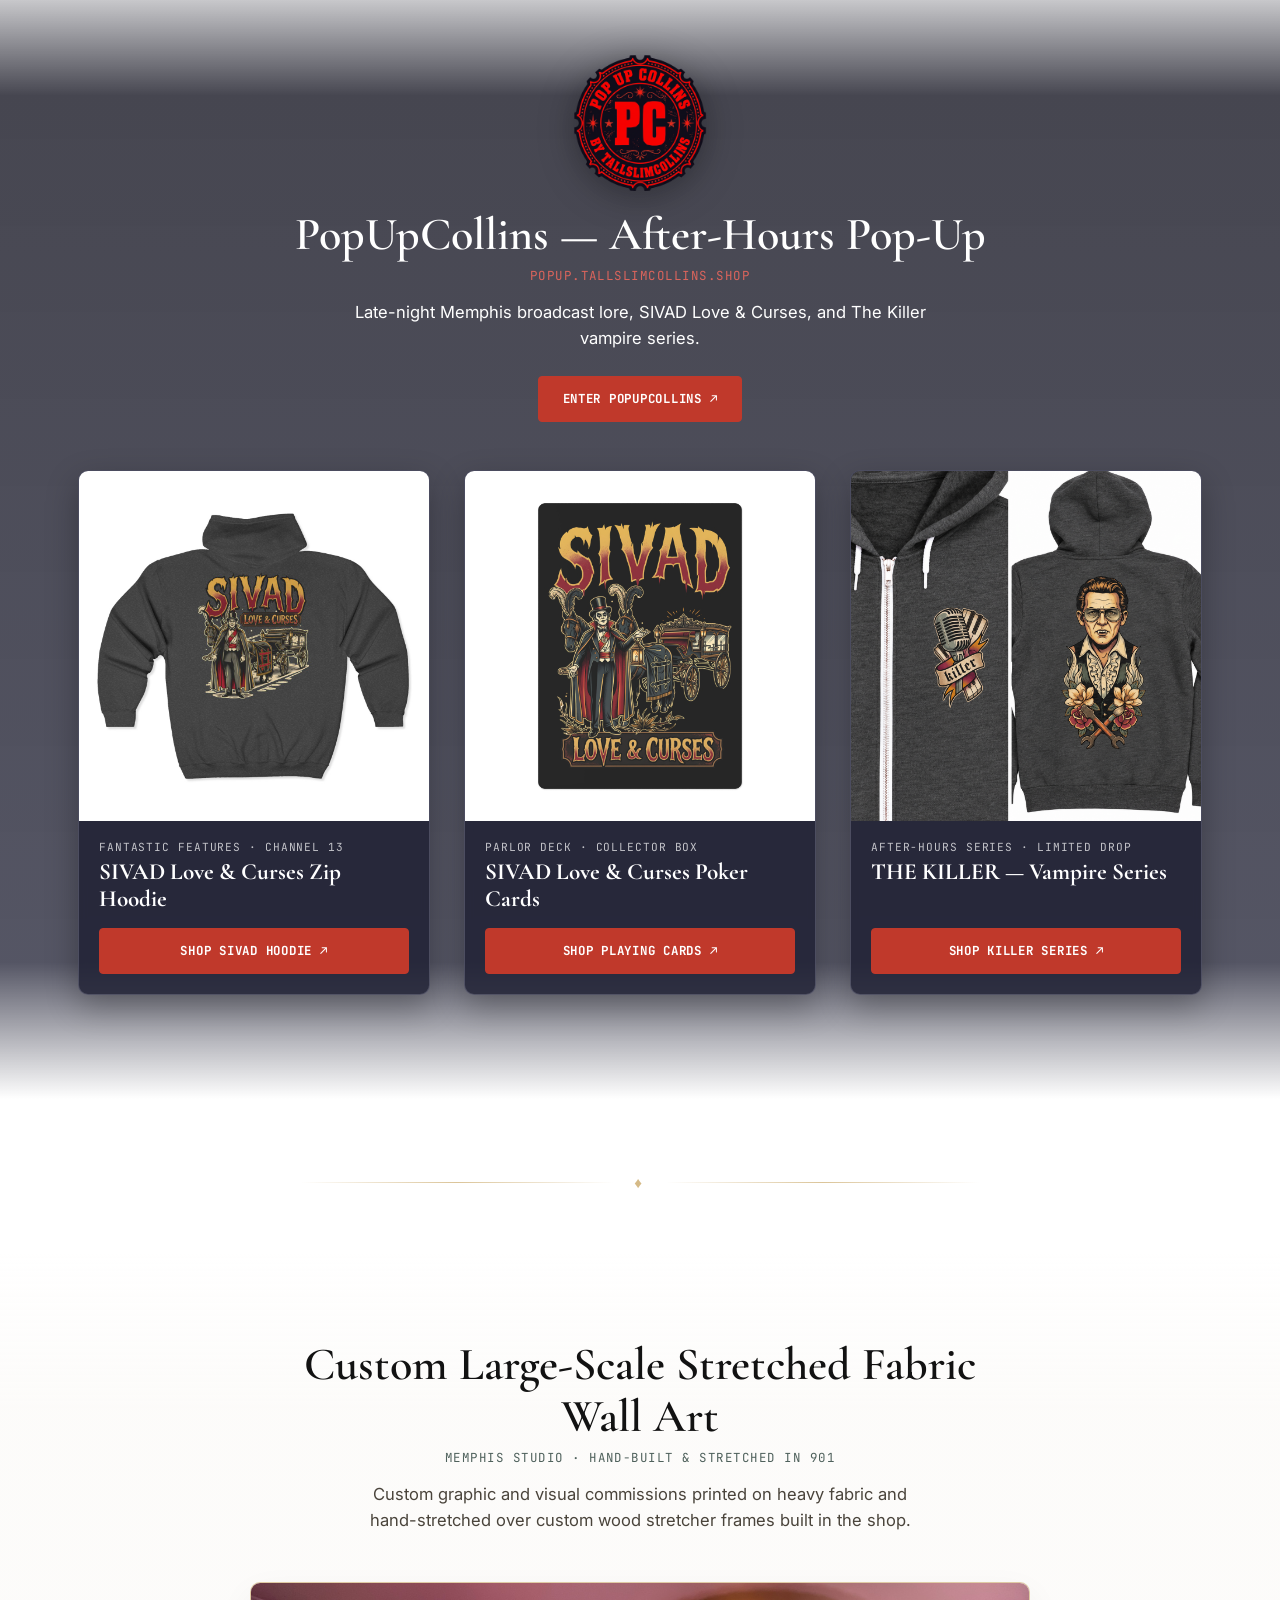
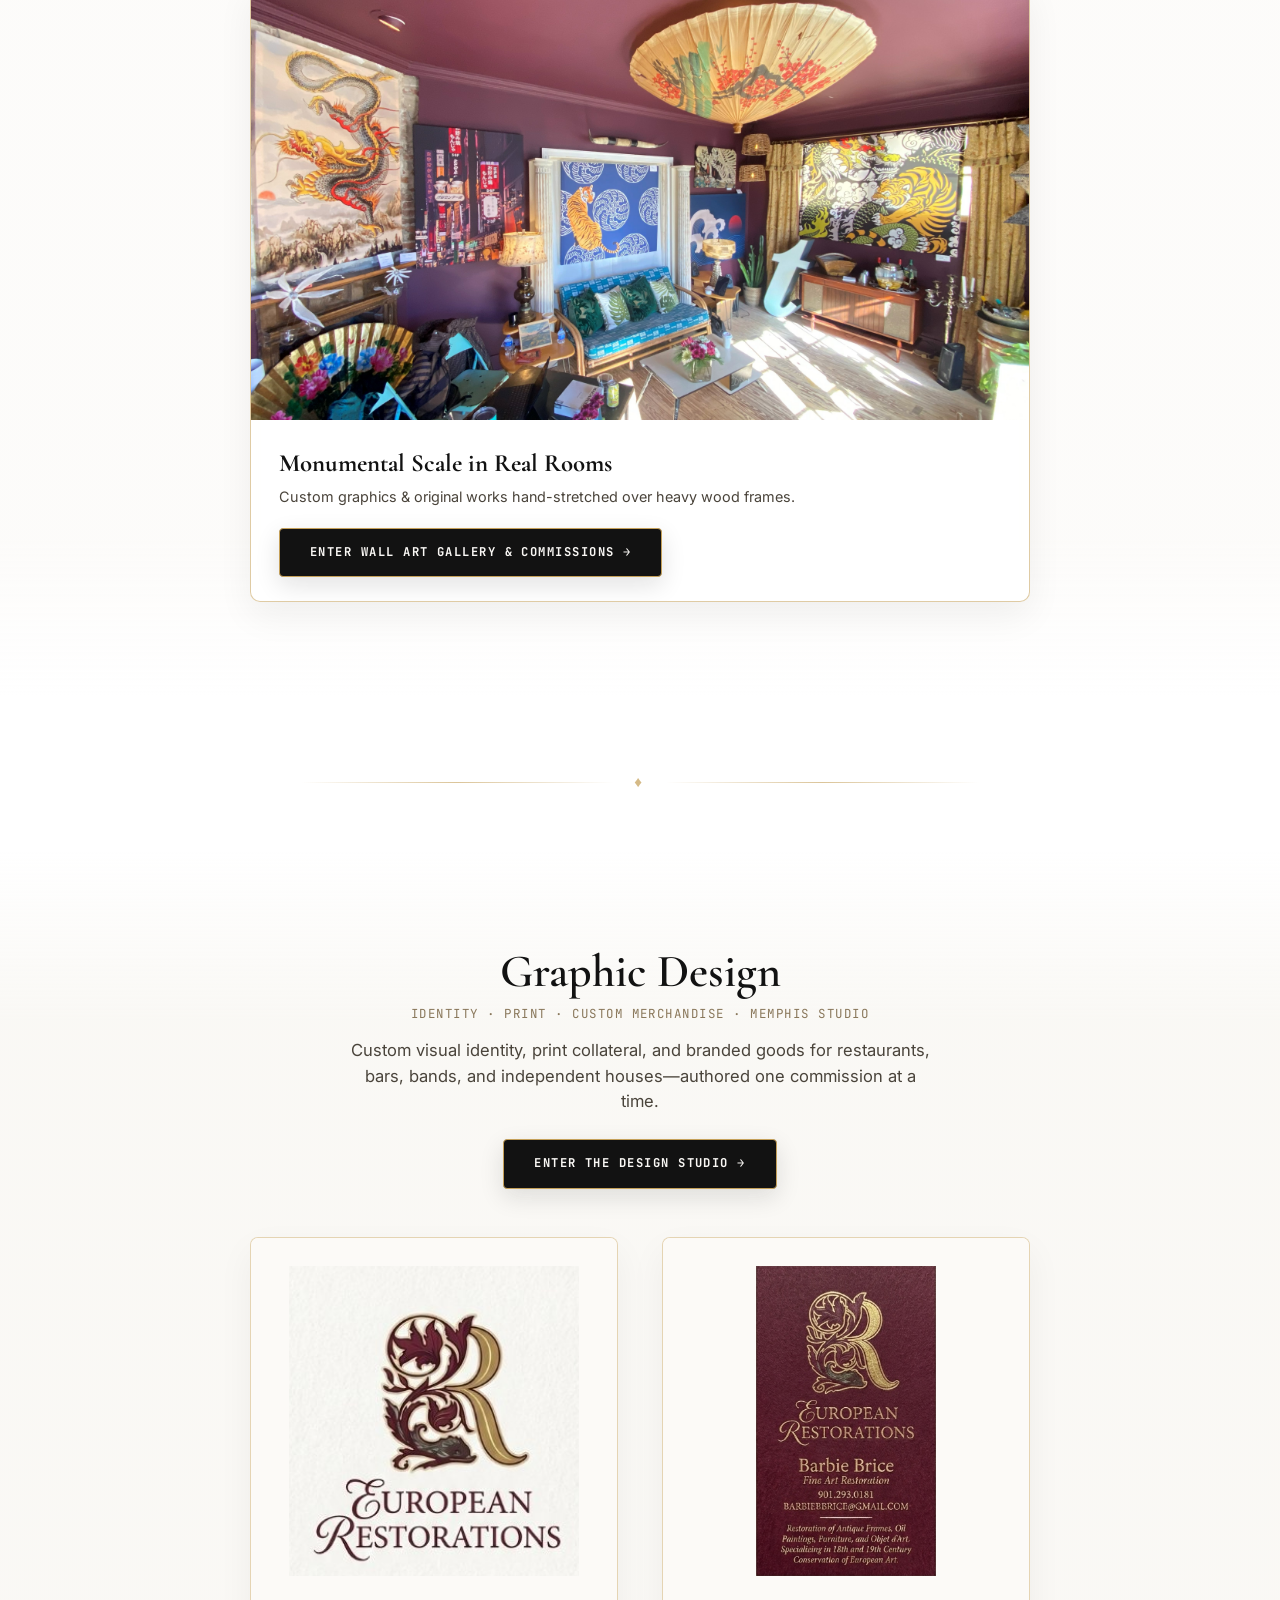
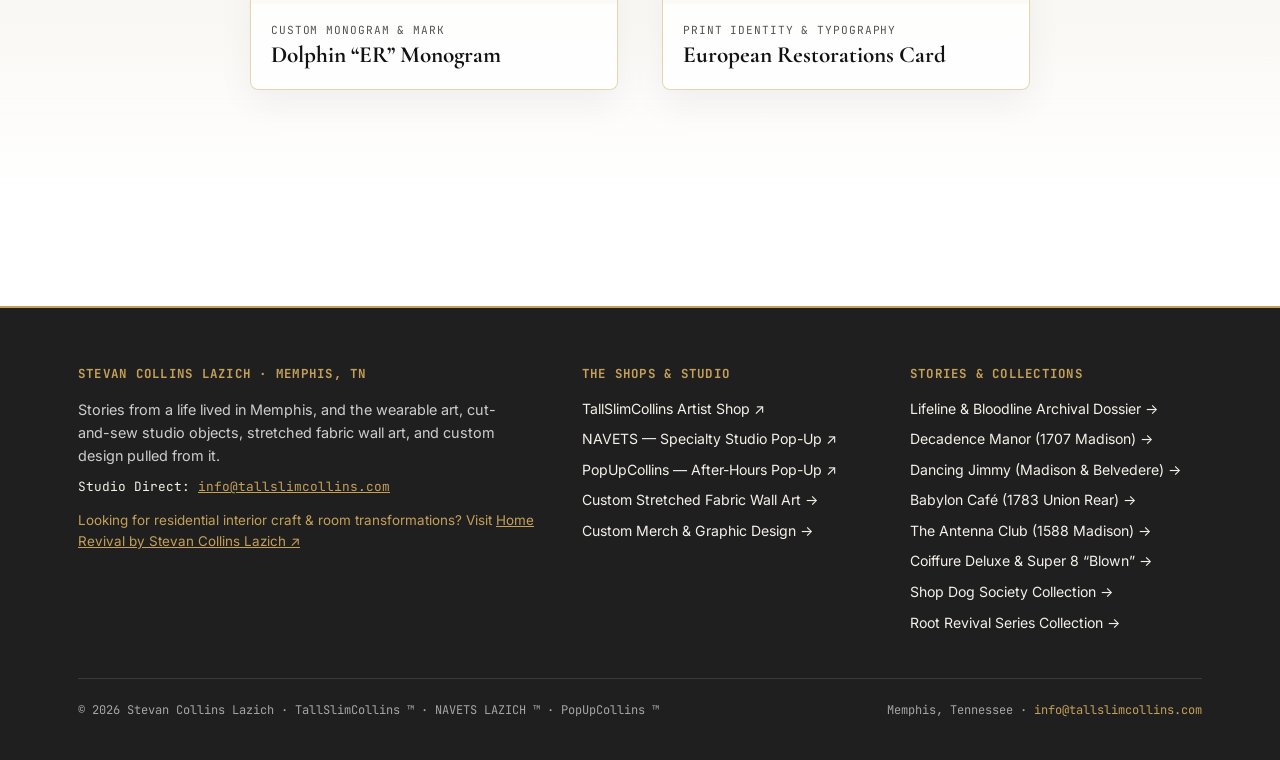
==== commit 7f75c417: "Match exact #496C66 background hex on scrollwork masthead and nav bar" ====
--- a/index.html
+++ b/index.html
@@ -1,4 +1,4 @@
-<!DOCTYPE html>
+﻿<!DOCTYPE html>
 <html lang="en">
 <head>
   <meta charset="UTF-8">
@@ -13,14 +13,14 @@
   <meta property="og:url" content="https://tallslimcollins.com/">
   <meta property="og:title" content="TallSlimCollins — Stevan Collins Lazich | Memphis, TN">
   <meta property="og:description" content="Stories from a life lived in Memphis, and the wearable art, cut-and-sew studio objects, stretched fabric wall art, and custom graphic design pulled from it.">
-  <meta property="og:image" content="https://tallslimcollins.com/assets/logos/tallslimcollins-share-card-2026.jpg?v=6">
+  <meta property="og:image" content="https://tallslimcollins.com/assets/logos/tallslimcollins-share-card-2026.jpg?v=5">
   <meta property="og:image:width" content="1200">
   <meta property="og:image:height" content="630">
   <meta property="og:image:alt" content="TallSlimCollins — Stevan Collins Lazich Official Wrench & Brush Crest">
   <meta name="twitter:card" content="summary_large_image">
   <meta name="twitter:title" content="TallSlimCollins — Stevan Collins Lazich | Memphis, TN">
   <meta name="twitter:description" content="Stories from a life lived in Memphis, and the wearable art, cut-and-sew studio objects, stretched fabric wall art, and custom graphic design pulled from it.">
-  <meta name="twitter:image" content="https://tallslimcollins.com/assets/logos/tallslimcollins-share-card-2026.jpg?v=6">
+  <meta name="twitter:image" content="https://tallslimcollins.com/assets/logos/tallslimcollins-share-card-2026.jpg?v=5">
   <script type="application/ld+json">
   {
     "@context": "https://schema.org",
@@ -58,7 +58,7 @@
         "founder": { "@id": "https://tallslimcollins.com/#stevan" },
         "url": "https://tallslimcollins.com/",
         "logo": "https://tallslimcollins.com/assets/logos/tsc-circle-wrench-brush-header.png",
-        "image": "https://tallslimcollins.com/assets/logos/tallslimcollins-share-card-2026.jpg?v=6",
+        "image": "https://tallslimcollins.com/assets/logos/tallslimcollins-share-card-2026.jpg?v=5",
         "email": "info@tallslimcollins.com",
         "description": "Original Memphis wearable flash art, NAVETS cut-and-sew textiles, PopUpCollins after-hours drops, custom large-scale stretched fabric wall art, and custom graphic design & merchandise.",
         "address": {
@@ -189,7 +189,7 @@
 
     /* Unified Scrollwork Banner Header + Single-Line Bottom Menu Strip */
     .site-masthead {
-      background: #4F6E69;
+      background: #496C66;
       padding: 6px 16px 0;
       text-align: center;
     }
@@ -211,7 +211,7 @@
       position: sticky;
       top: 0;
       z-index: 100;
-      background: #4F6E69;
+      background: #496C66;
       border-top: 1px solid rgba(223, 192, 140, 0.22);
       border-bottom: 2.5px solid var(--c1-gold);
       box-shadow: 0 8px 20px rgba(0, 0, 0, 0.16);
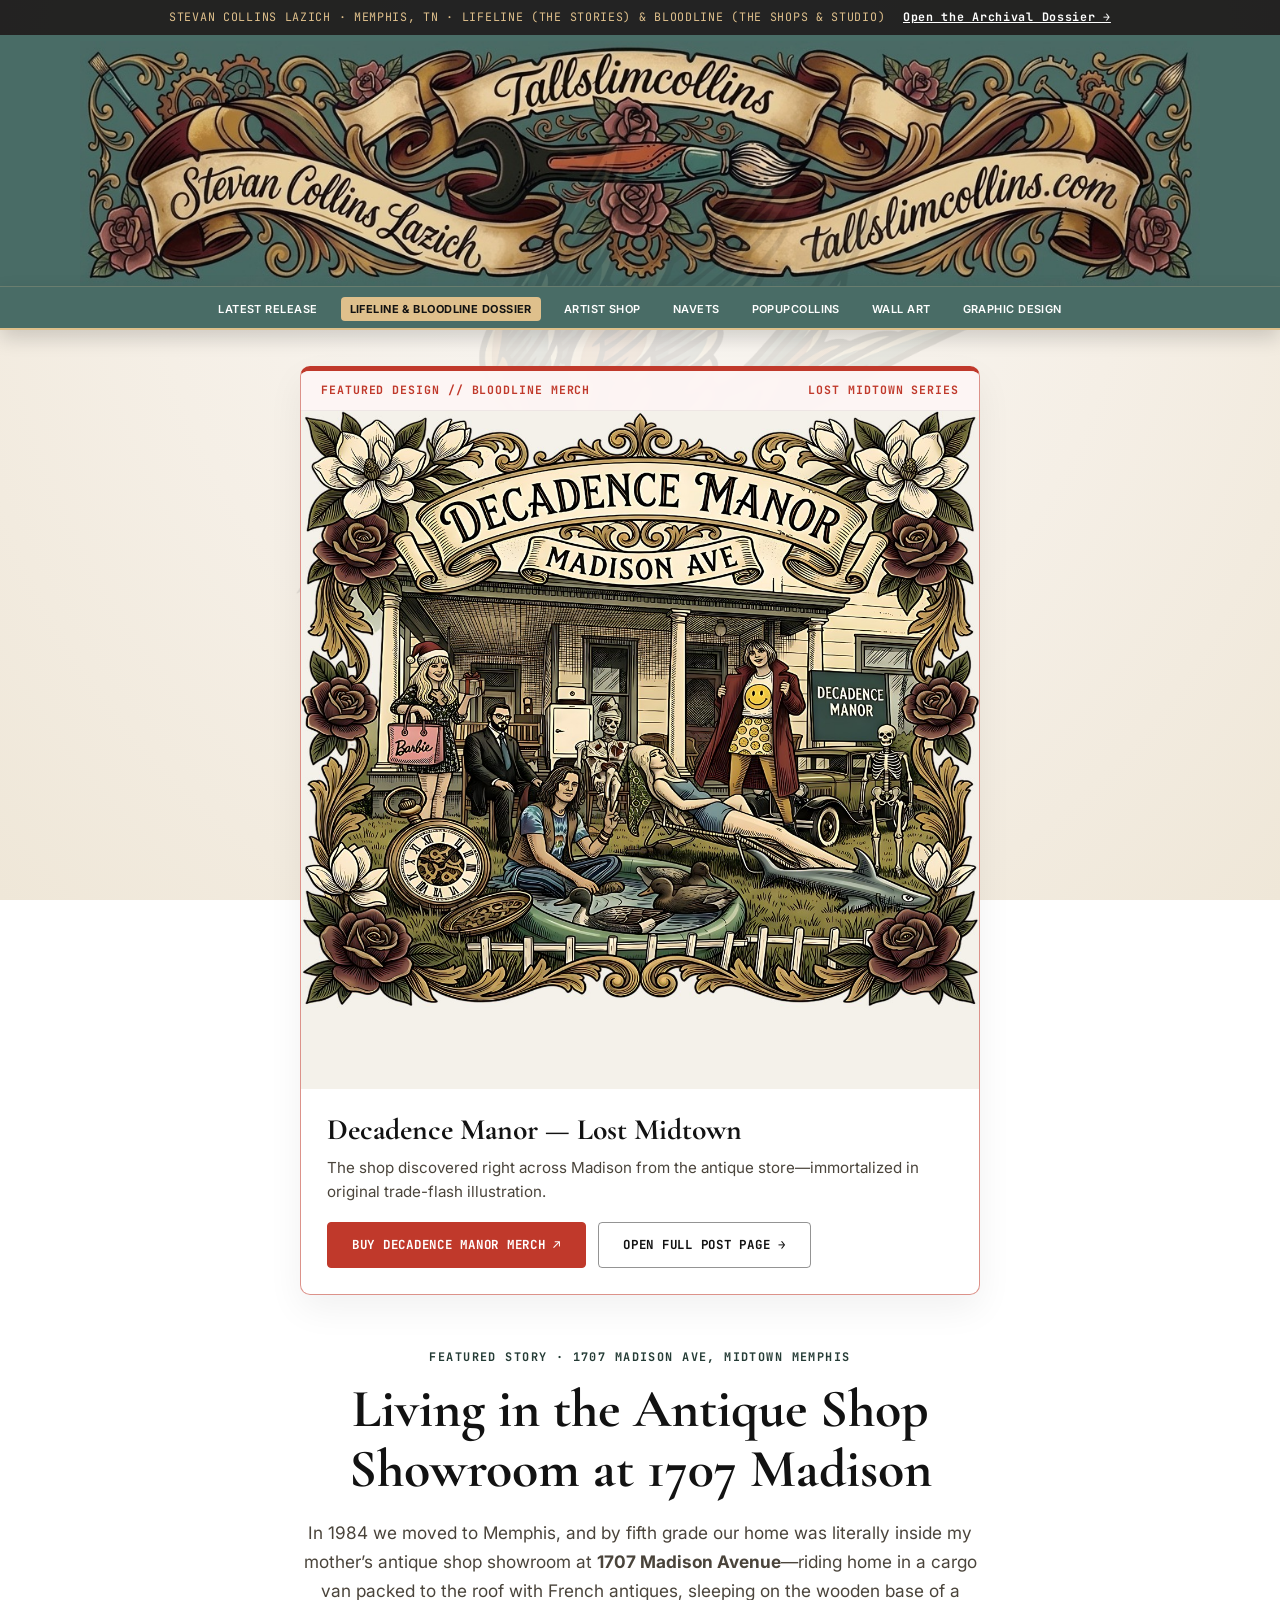
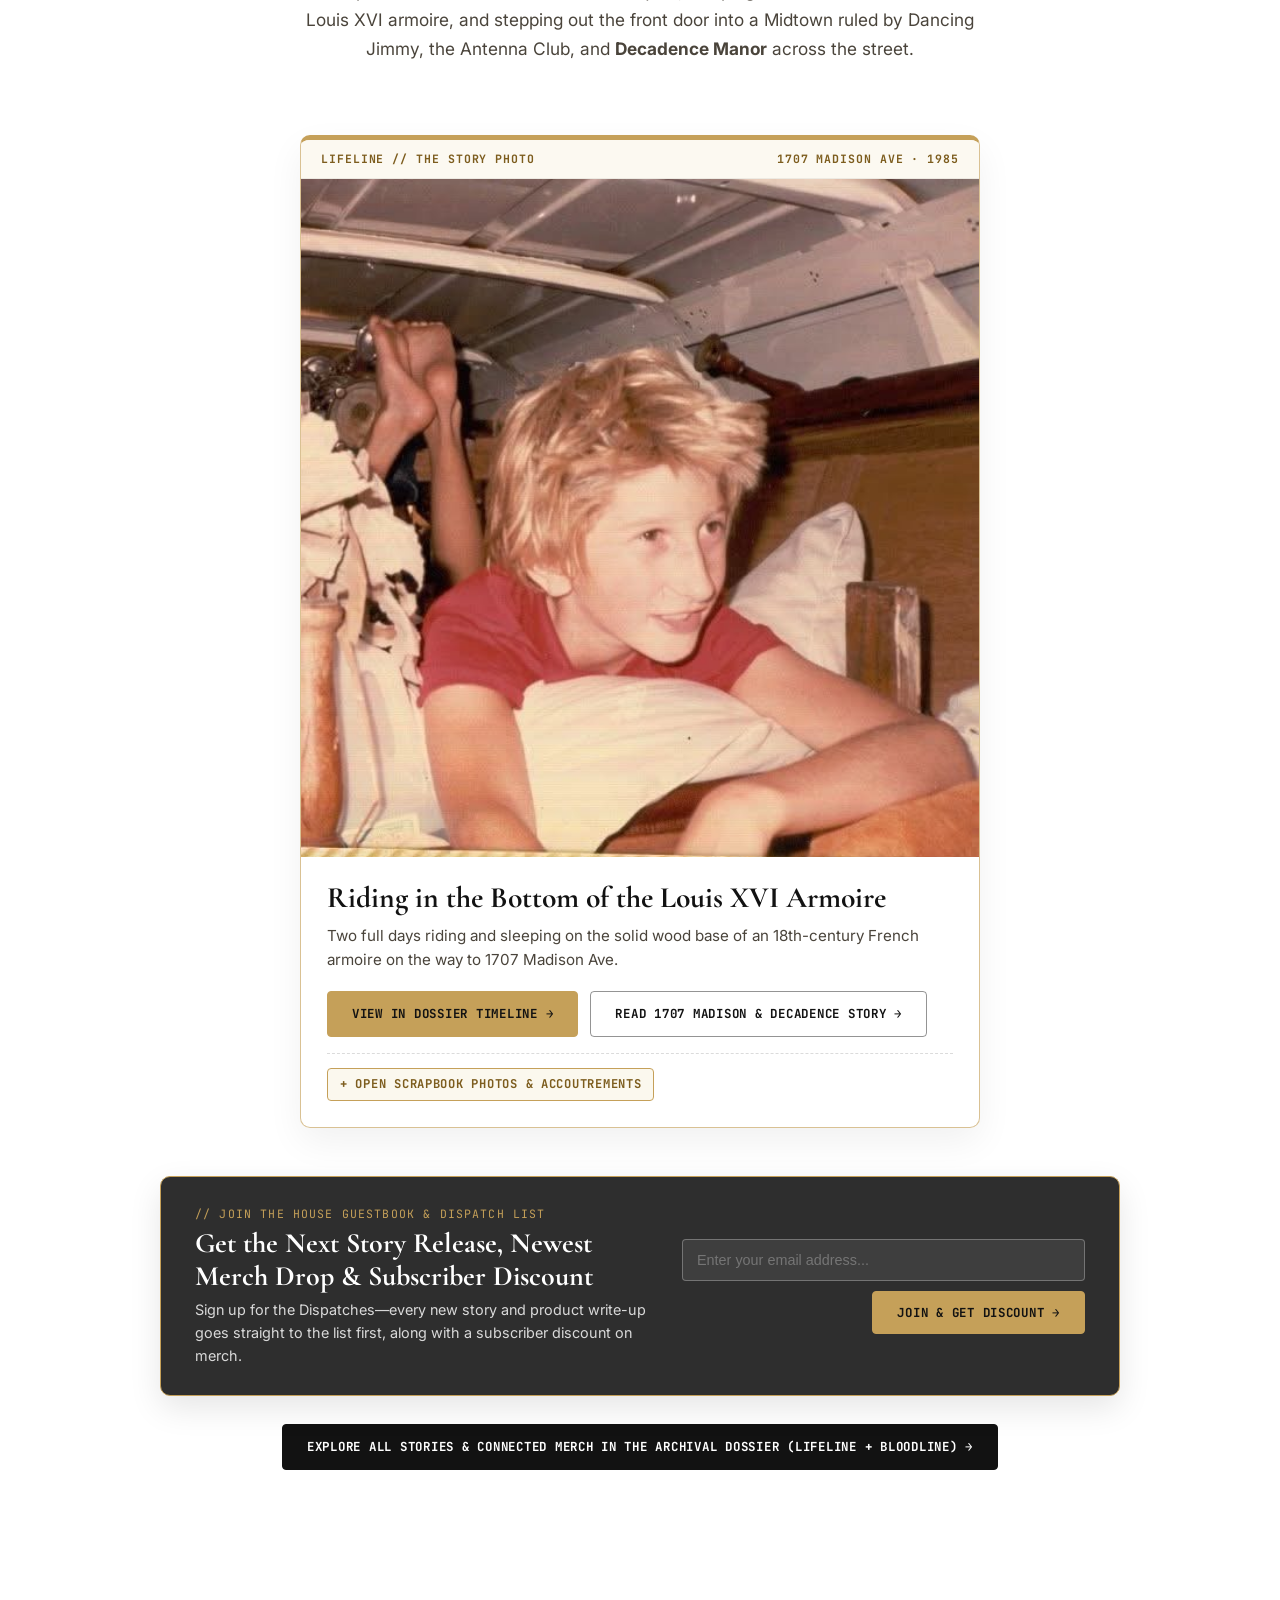
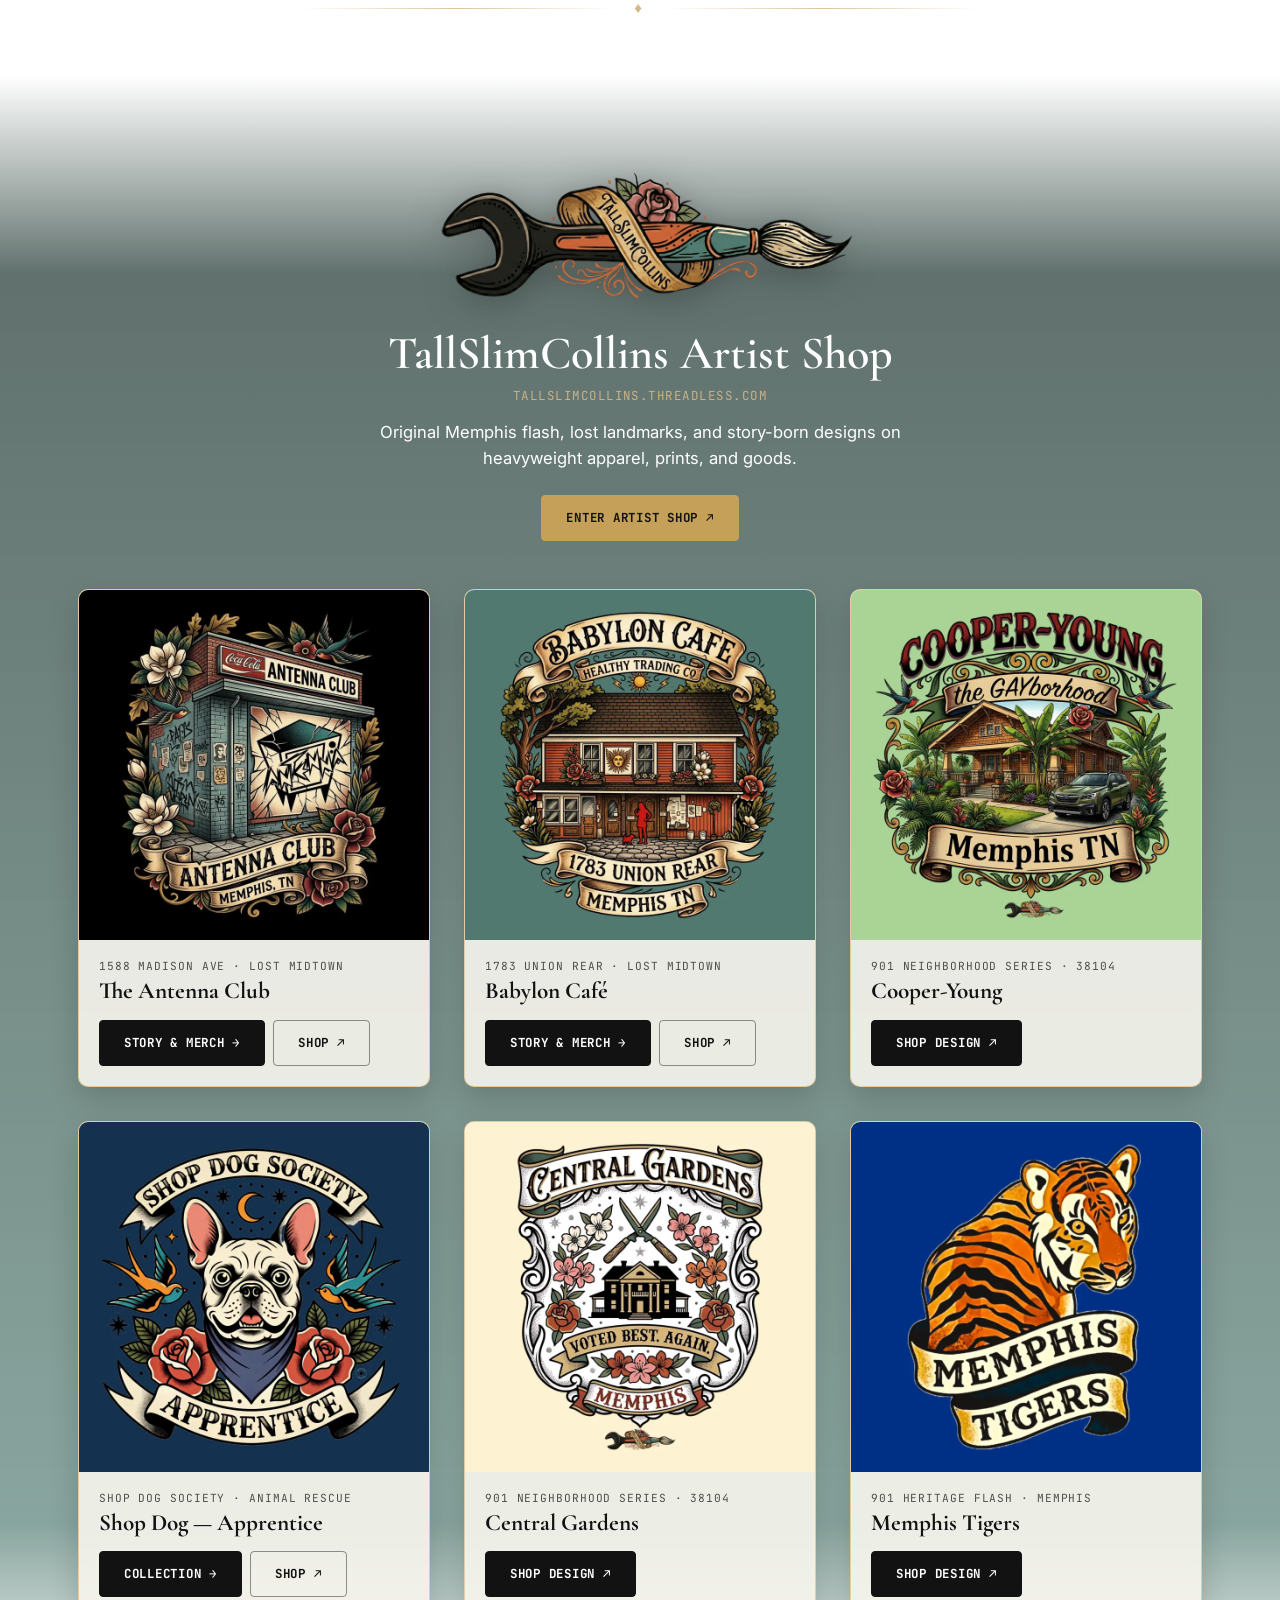
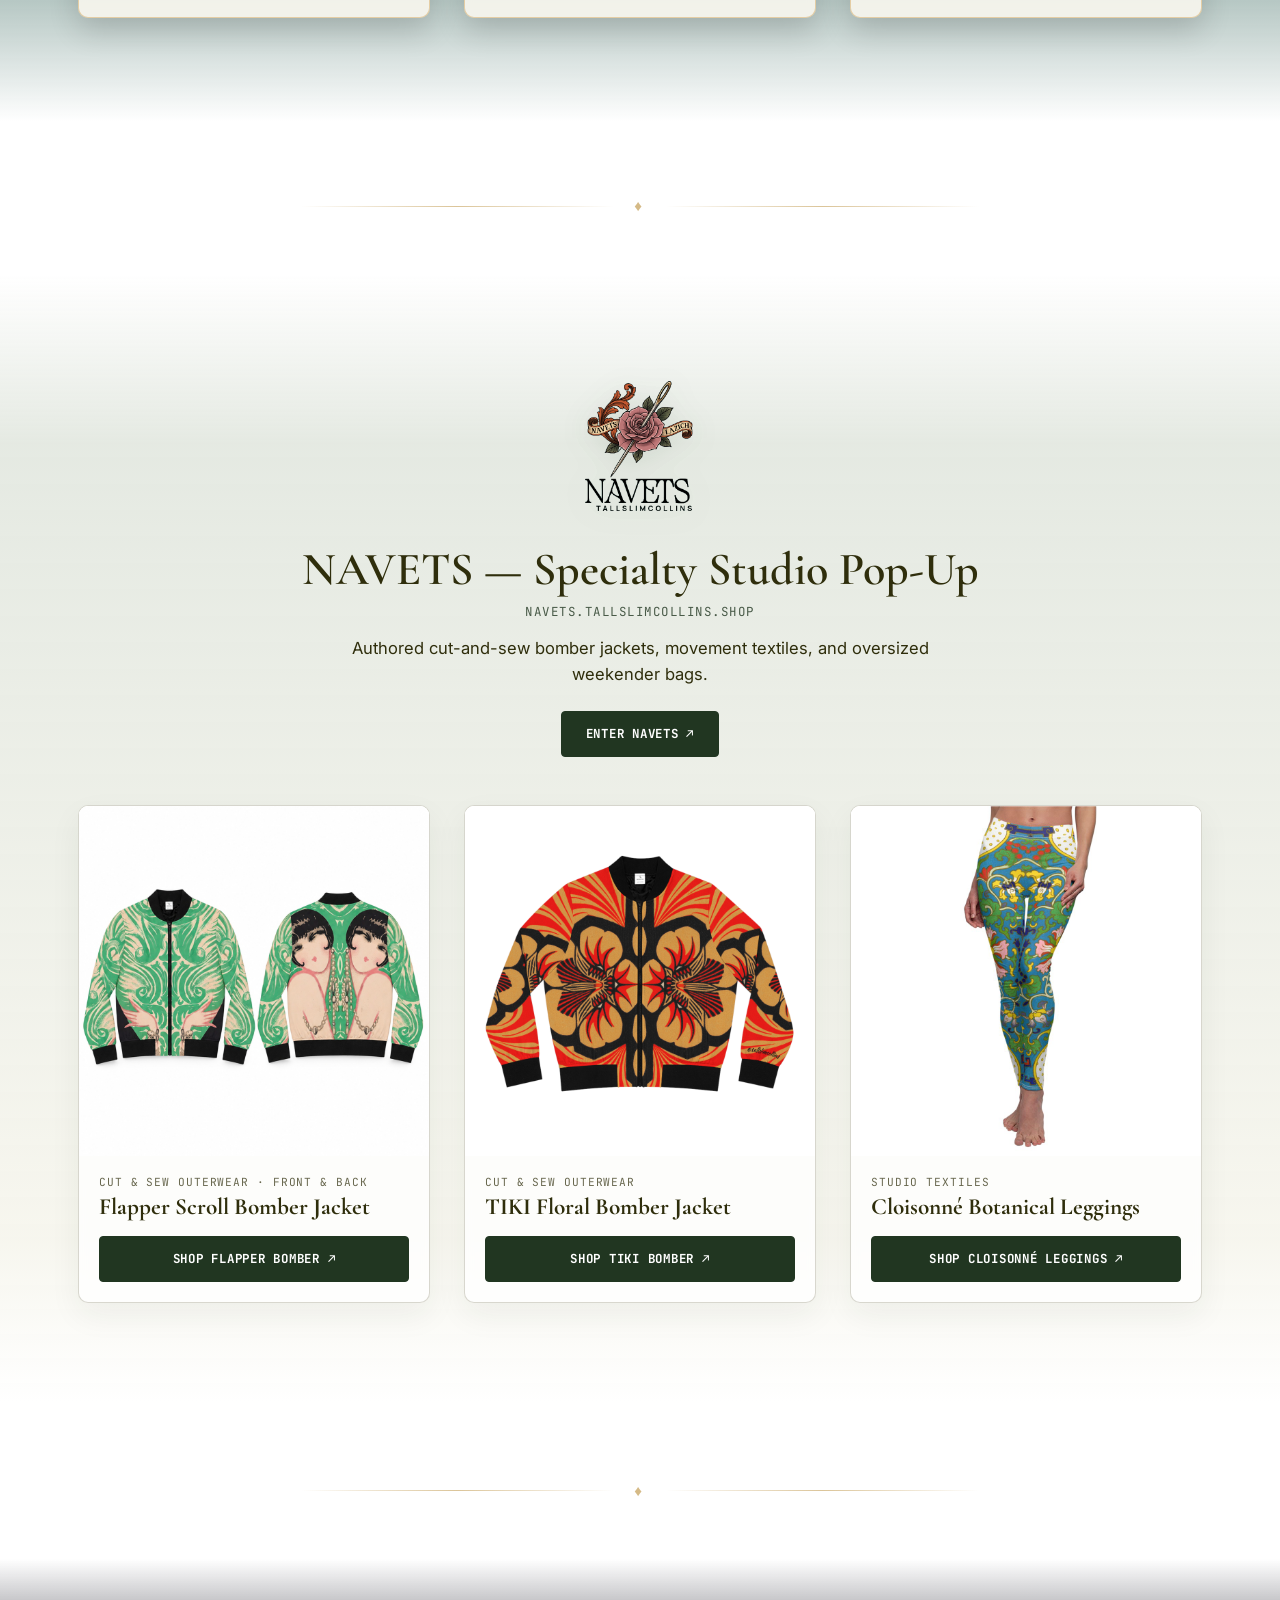
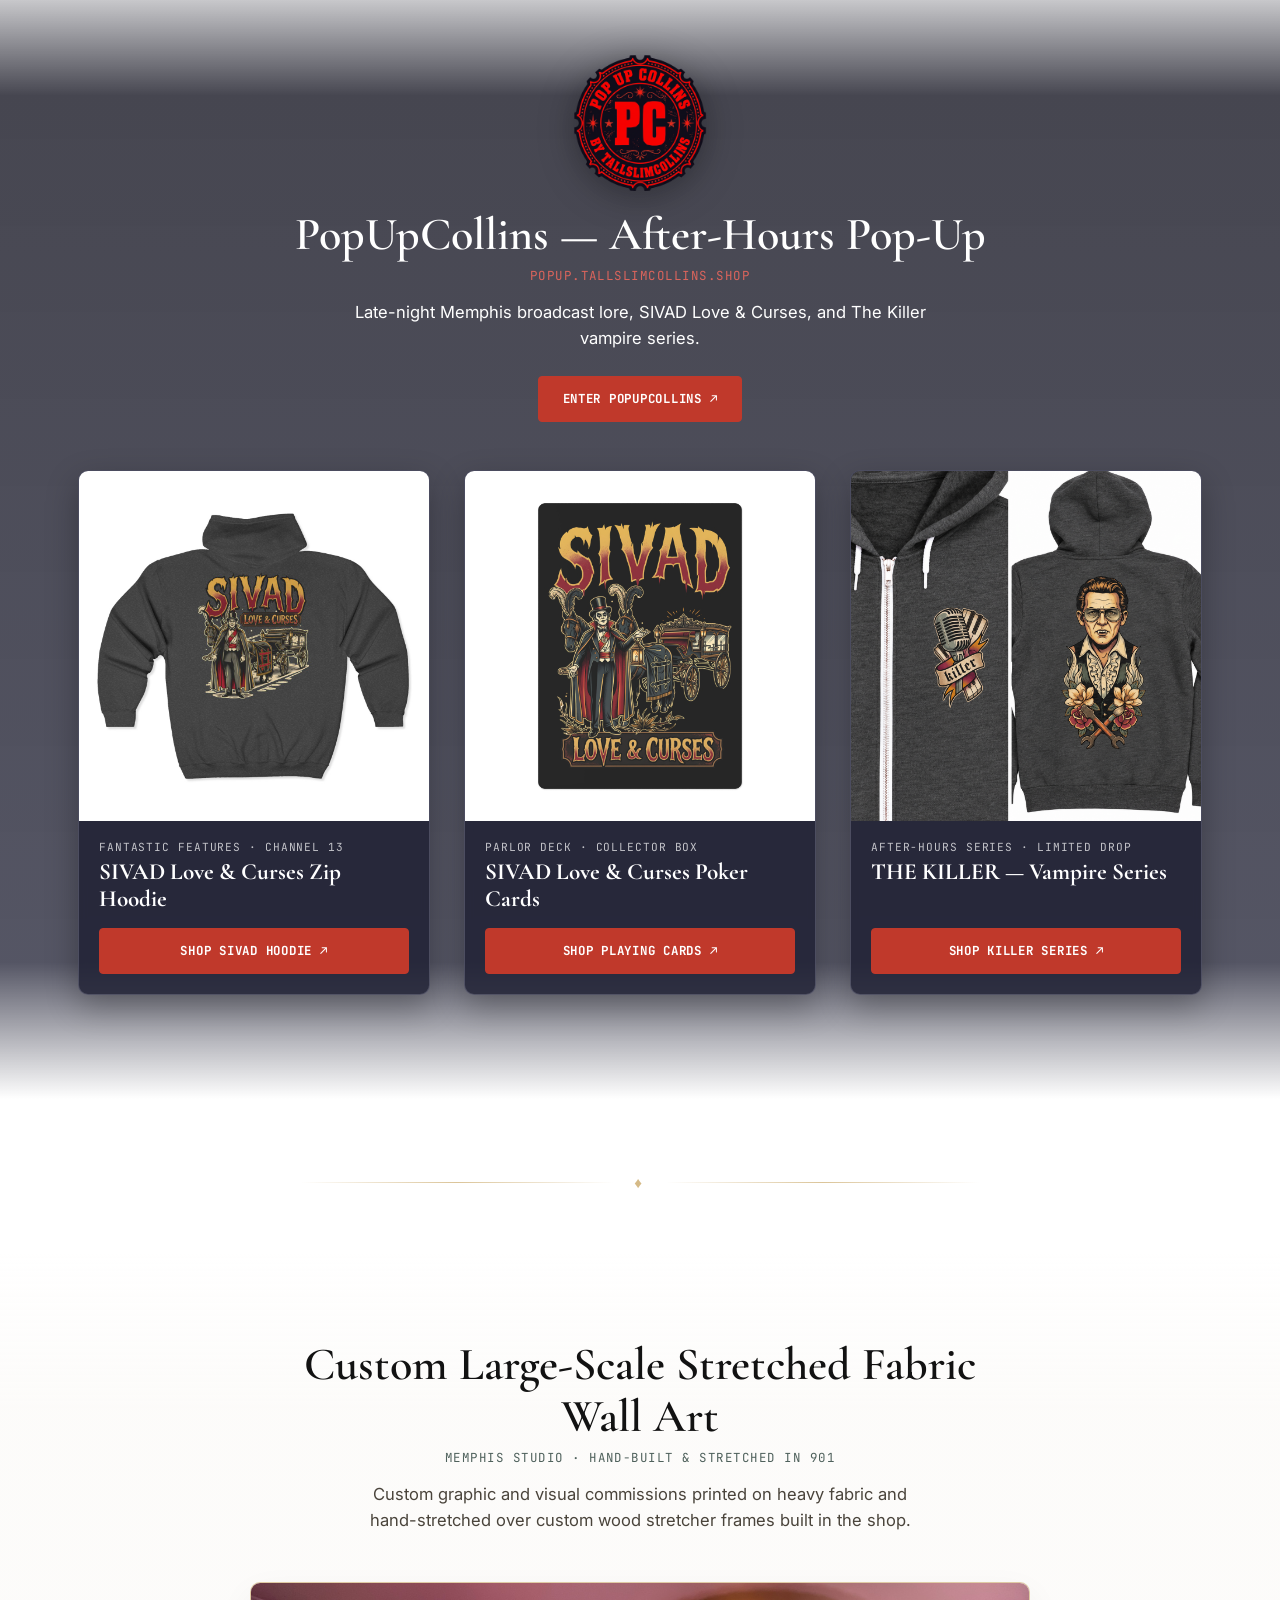
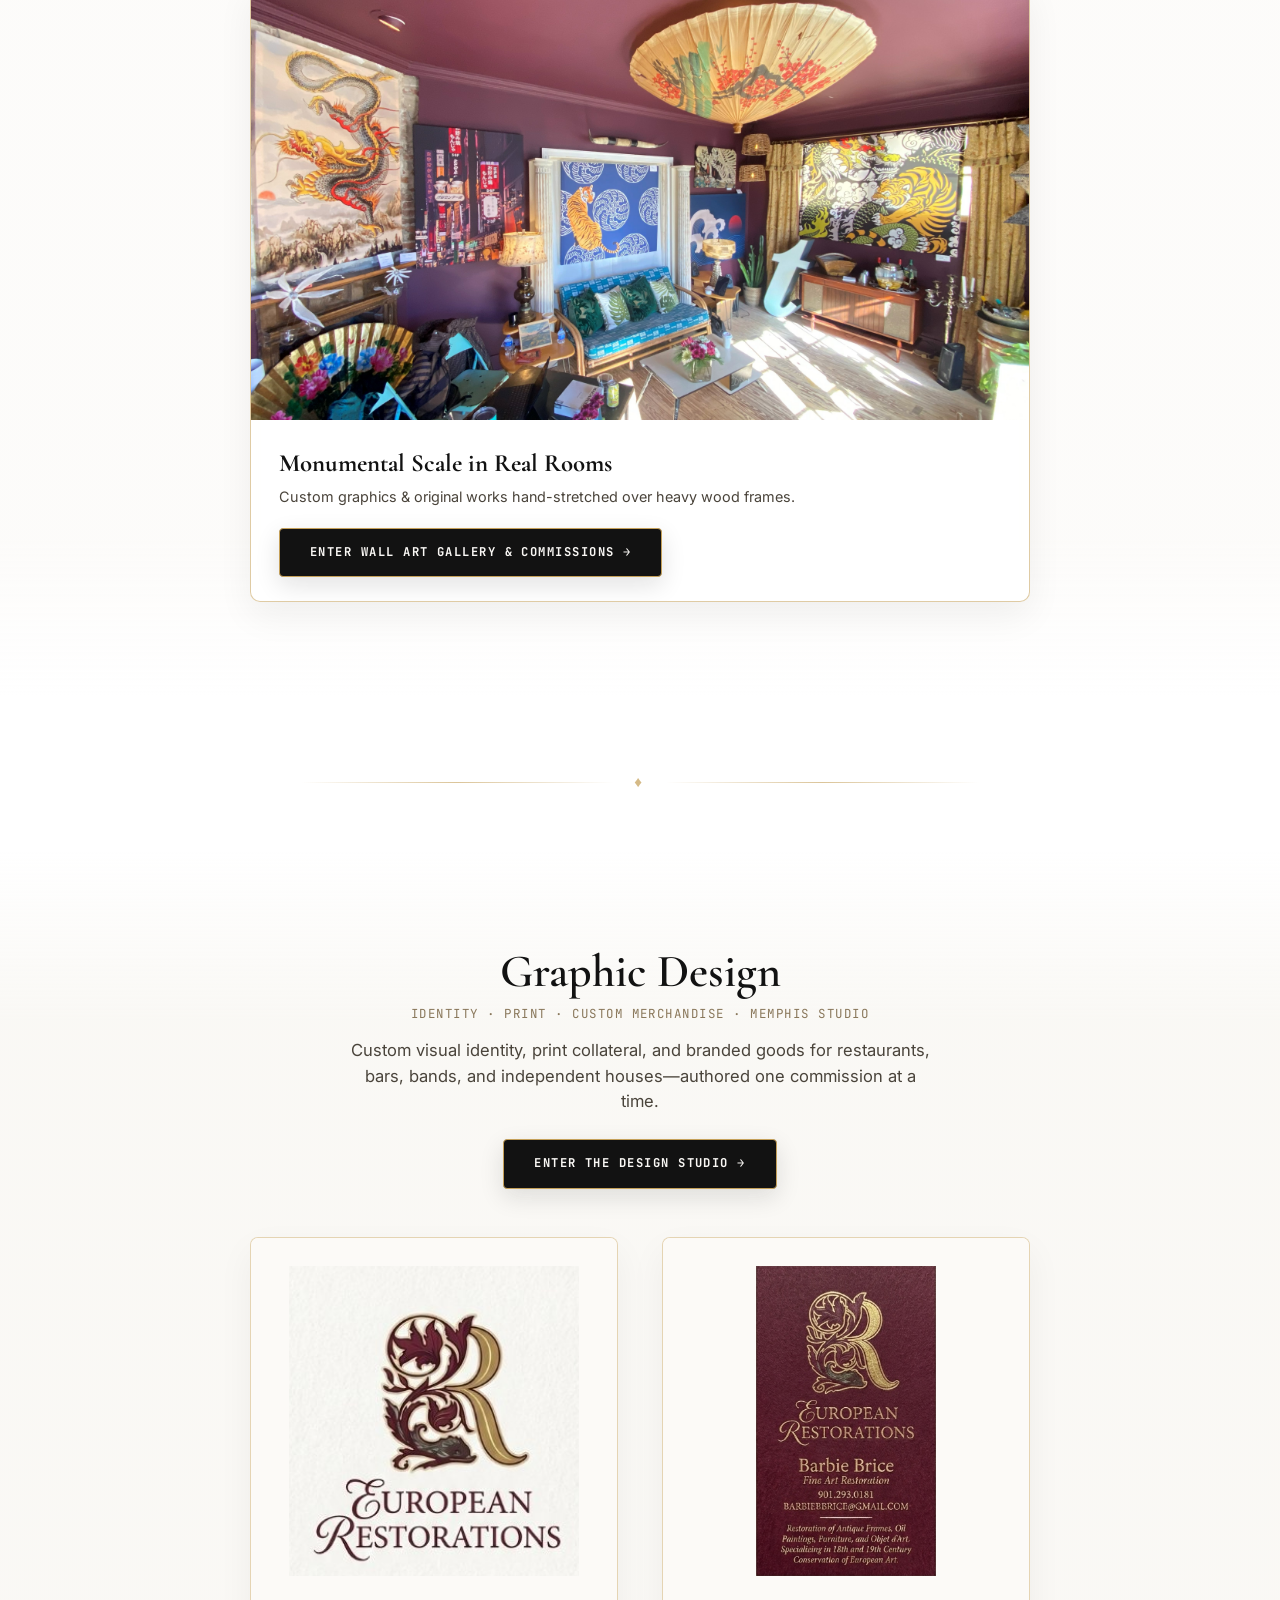
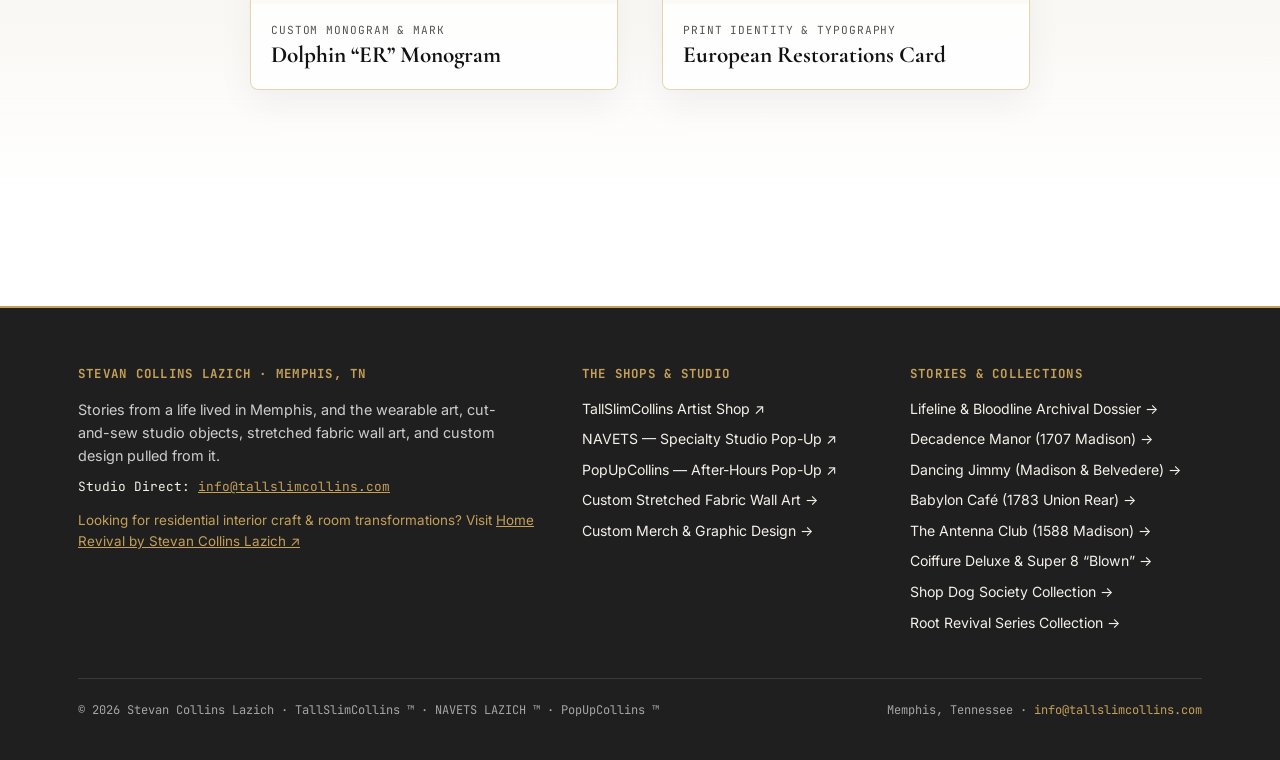
==== commit 966baad1: "Add 22px top/bottom safe margin on 1200x630 share card so Facebook preview shows full scroll edges" ====
--- a/index.html
+++ b/index.html
@@ -13,14 +13,14 @@
   <meta property="og:url" content="https://tallslimcollins.com/">
   <meta property="og:title" content="TallSlimCollins — Stevan Collins Lazich | Memphis, TN">
   <meta property="og:description" content="Stories from a life lived in Memphis, and the wearable art, cut-and-sew studio objects, stretched fabric wall art, and custom graphic design pulled from it.">
-  <meta property="og:image" content="https://tallslimcollins.com/assets/logos/tallslimcollins-share-card-2026.jpg?v=5">
+  <meta property="og:image" content="https://tallslimcollins.com/assets/logos/tallslimcollins-share-card-2026.jpg?v=7">
   <meta property="og:image:width" content="1200">
   <meta property="og:image:height" content="630">
   <meta property="og:image:alt" content="TallSlimCollins — Stevan Collins Lazich Official Wrench & Brush Crest">
   <meta name="twitter:card" content="summary_large_image">
   <meta name="twitter:title" content="TallSlimCollins — Stevan Collins Lazich | Memphis, TN">
   <meta name="twitter:description" content="Stories from a life lived in Memphis, and the wearable art, cut-and-sew studio objects, stretched fabric wall art, and custom graphic design pulled from it.">
-  <meta name="twitter:image" content="https://tallslimcollins.com/assets/logos/tallslimcollins-share-card-2026.jpg?v=5">
+  <meta name="twitter:image" content="https://tallslimcollins.com/assets/logos/tallslimcollins-share-card-2026.jpg?v=7">
   <script type="application/ld+json">
   {
     "@context": "https://schema.org",
@@ -58,7 +58,7 @@
         "founder": { "@id": "https://tallslimcollins.com/#stevan" },
         "url": "https://tallslimcollins.com/",
         "logo": "https://tallslimcollins.com/assets/logos/tsc-circle-wrench-brush-header.png",
-        "image": "https://tallslimcollins.com/assets/logos/tallslimcollins-share-card-2026.jpg?v=5",
+        "image": "https://tallslimcollins.com/assets/logos/tallslimcollins-share-card-2026.jpg?v=7",
         "email": "info@tallslimcollins.com",
         "description": "Original Memphis wearable flash art, NAVETS cut-and-sew textiles, PopUpCollins after-hours drops, custom large-scale stretched fabric wall art, and custom graphic design & merchandise.",
         "address": {
